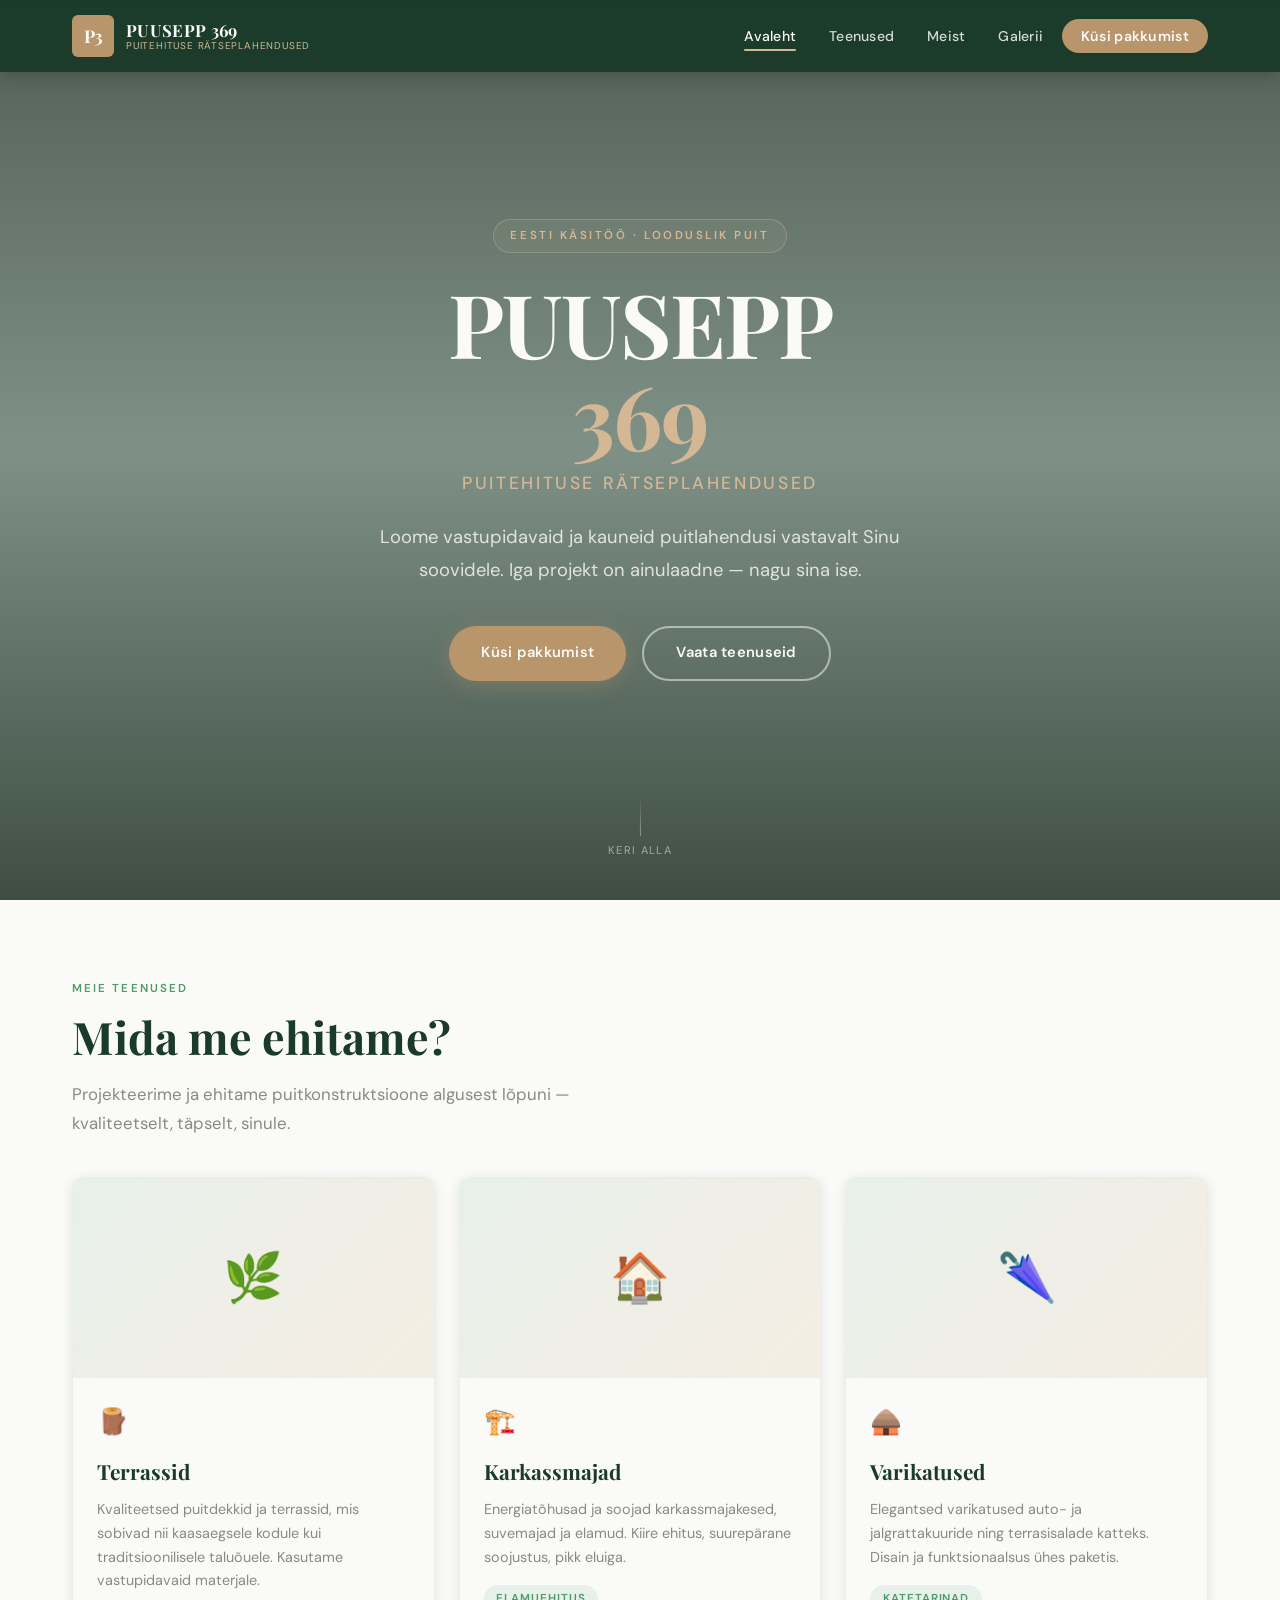
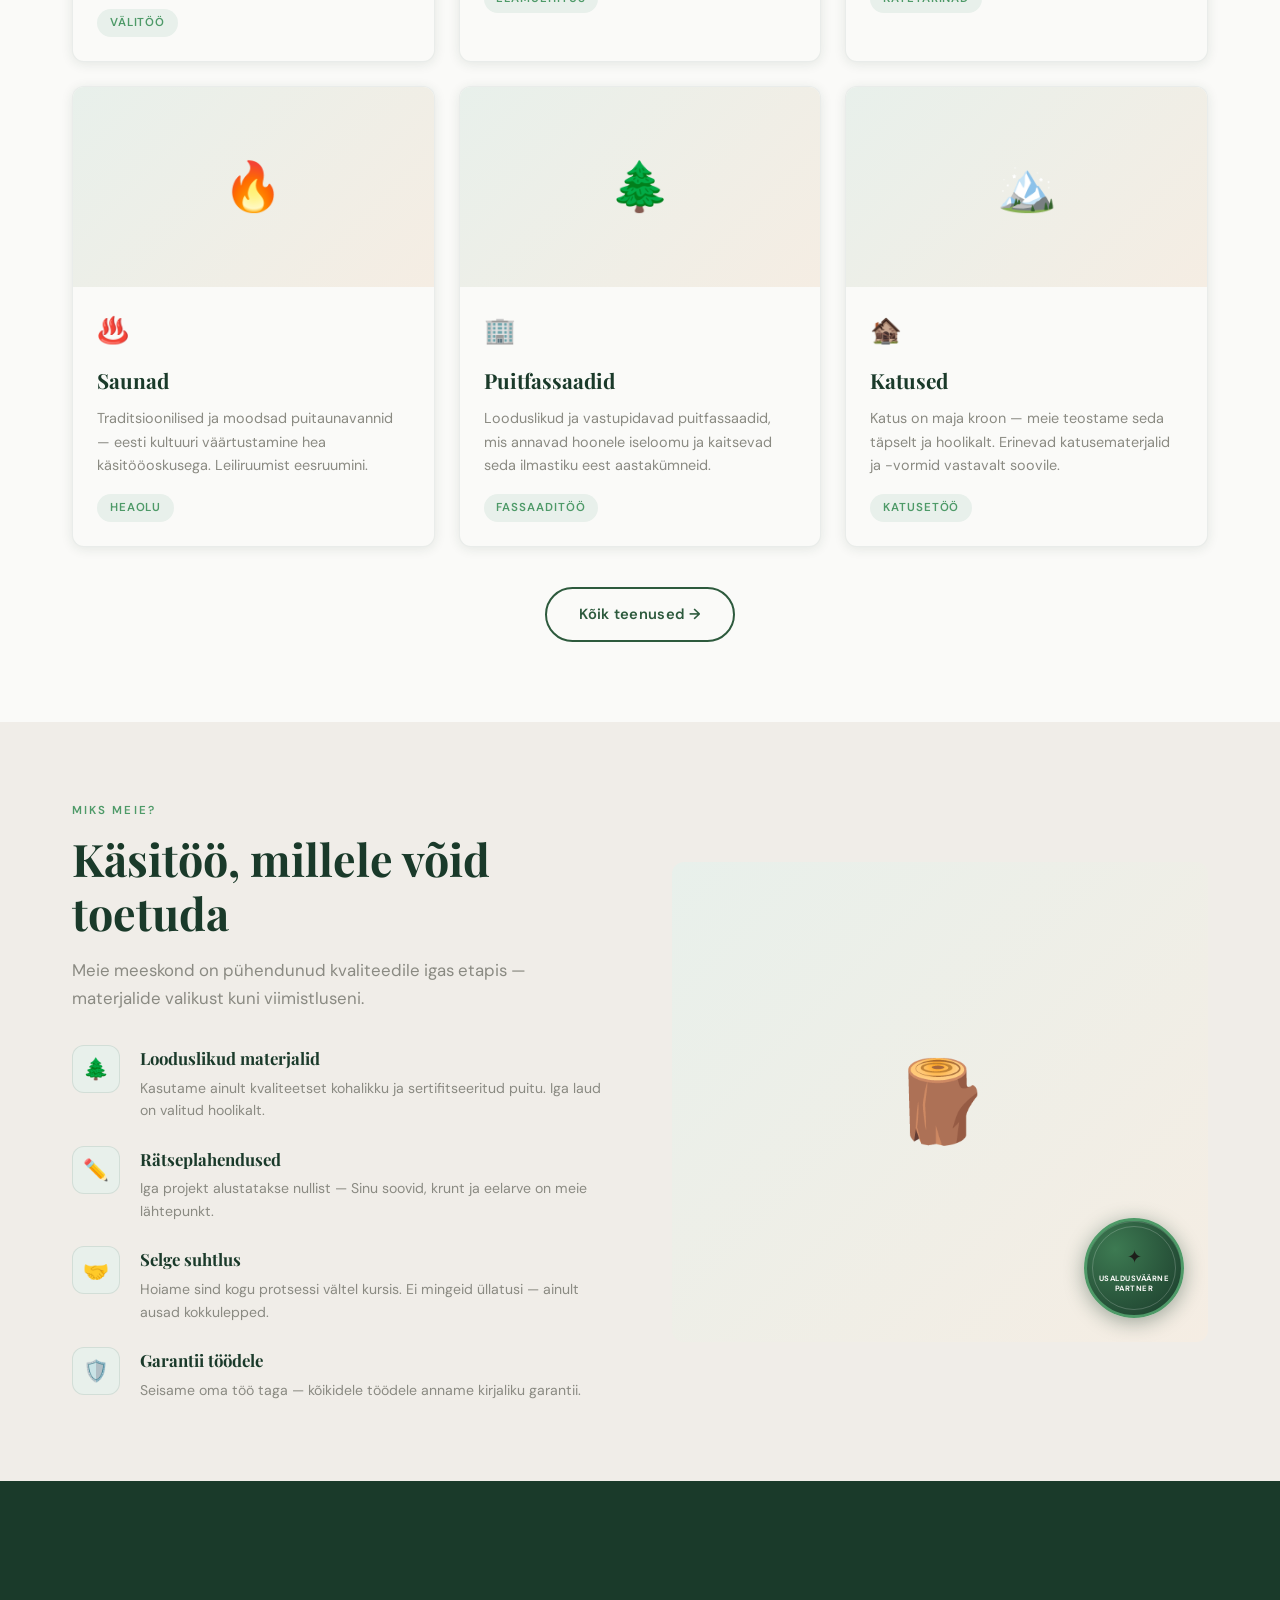
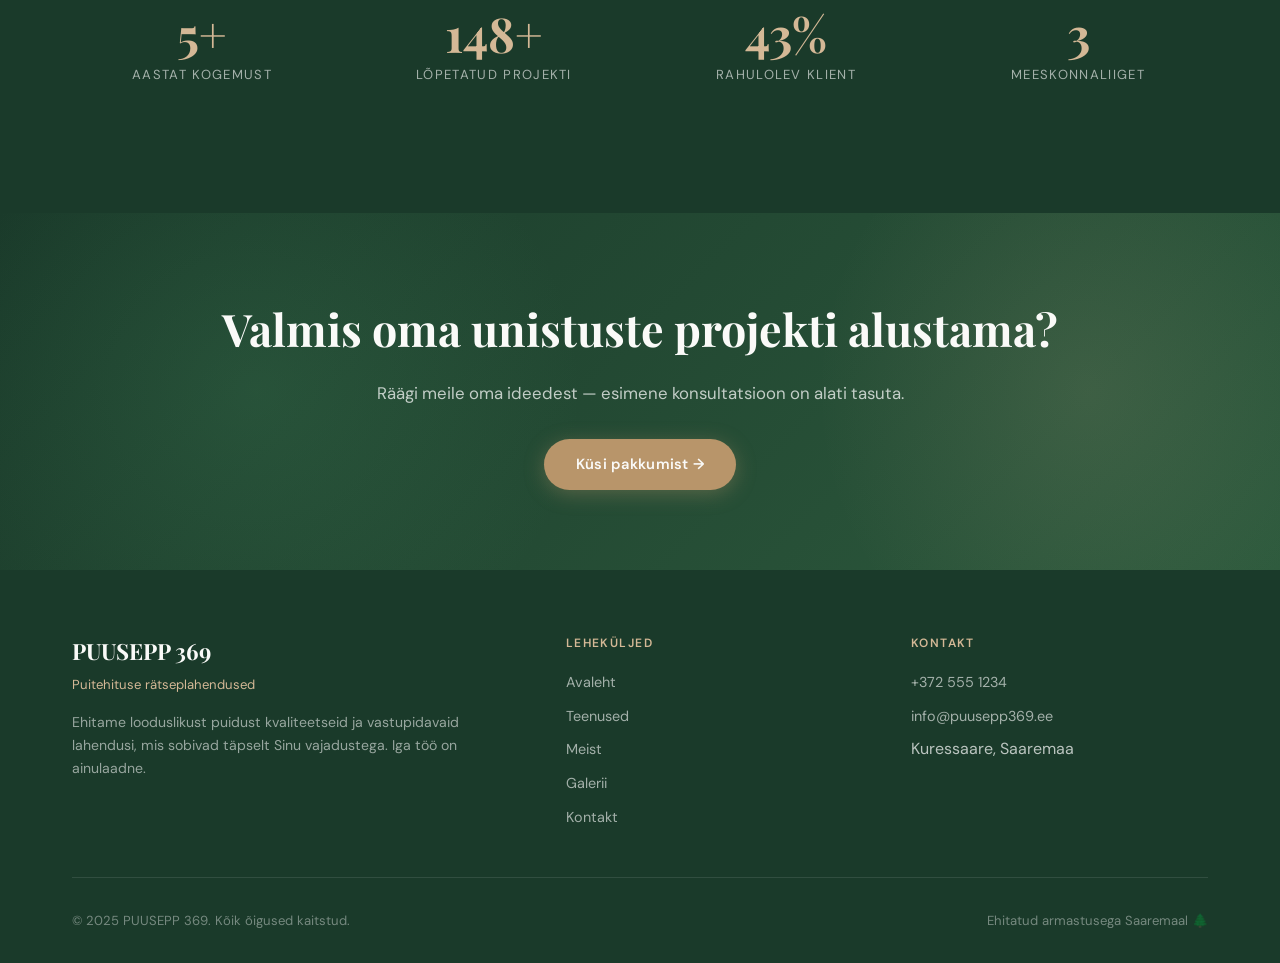
==== index.html @ 9354a02a "Add files via upload" ====
<!DOCTYPE html>
<html lang="et">
<head>
  <meta charset="UTF-8" />
  <meta name="viewport" content="width=device-width, initial-scale=1.0" />
  <title>PUUSEPP 369 — Puitehituse rätseplahendused</title>
  <meta name="description" content="PUUSEPP 369 loob vastupidavaid ja kauneid puitlahendusi – terrassid, karkassmajad, varikatused, saunad, puitfassaadid ja katused." />
  <link rel="stylesheet" href="style.css" />
  <link rel="preconnect" href="https://fonts.googleapis.com" />
  <link rel="preconnect" href="https://fonts.gstatic.com" crossorigin />
</head>
<body>

  <!-- NAVIGATION -->
  <nav class="nav" aria-label="Peamine navigatsioon">
    <div class="nav-inner">
      <a href="index.html" class="nav-logo" aria-label="PUUSEPP 369 — avaleht">
        <div class="nav-logo-mark">P3</div>
        <div class="nav-logo-text">
          <span class="nav-logo-name">PUUSEPP 369</span>
          <span class="nav-logo-sub">Puitehituse rätseplahendused</span>
        </div>
      </a>
      <ul class="nav-links" role="list">
        <li><a href="index.html" class="active">Avaleht</a></li>
        <li><a href="teenused.html">Teenused</a></li>
        <li><a href="meist.html">Meist</a></li>
        <li><a href="galerii.html">Galerii</a></li>
        <li><a href="kontakt.html" class="nav-cta">Küsi pakkumist</a></li>
      </ul>
      <button class="hamburger" aria-label="Menüü" aria-expanded="false">
        <span></span><span></span><span></span>
      </button>
    </div>
  </nav>

  <!-- MOBILE MENU -->
  <div class="mobile-menu" role="navigation" aria-label="Mobiilne menüü">
    <a href="index.html">Avaleht</a>
    <a href="teenused.html">Teenused</a>
    <a href="meist.html">Meist</a>
    <a href="galerii.html">Galerii</a>
    <a href="kontakt.html">Küsi pakkumist</a>
  </div>

  <main>
    <!-- HERO -->
    <section class="hero" aria-label="Peakandev">
      <div class="hero-bg" role="img" aria-label="Männimets päikesevalguses"></div>
      <div class="hero-content">
        <span class="hero-label">Eesti käsitöö · Looduslik puit</span>
        <h1 class="hero-title">
          PUUSEPP
          <span>369</span>
        </h1>
        <p class="hero-tagline">Puitehituse rätseplahendused</p>
        <p class="hero-desc">
          Loome vastupidavaid ja kauneid puitlahendusi vastavalt Sinu soovidele.
          Iga projekt on ainulaadne — nagu sina ise.
        </p>
        <div class="hero-btns">
          <a href="kontakt.html" class="btn btn-wood">Küsi pakkumist</a>
          <a href="teenused.html" class="btn btn-outline">Vaata teenuseid</a>
        </div>
      </div>
      <div class="hero-scroll" aria-hidden="true">
        <div class="scroll-line"></div>
        <span>Keri alla</span>
      </div>
    </section>

    <!-- SERVICES PREVIEW -->
    <section class="section" aria-labelledby="services-heading">
      <div class="container">
        <div class="fade-in">
          <p class="section-label">Meie teenused</p>
          <h2 class="section-title" id="services-heading">Mida me ehitame?</h2>
          <p class="section-desc">
            Projekteerime ja ehitame puitkonstruktsioone algusest lõpuni — kvaliteetselt, täpselt, sinule.
          </p>
        </div>
        <div class="services-grid" style="margin-top:2.5rem;">
          <article class="service-card fade-in fade-in-delay-1">
            <div class="service-card-img">
              <div class="service-card-img-placeholder">🌿</div>
            </div>
            <div class="service-card-body">
              <div class="service-card-icon">🪵</div>
              <h3 class="service-card-title">Terrassid</h3>
              <p class="service-card-desc">Kvaliteetsed puitdekkid ja terrassid, mis sobivad nii kaasaegsele kodule kui traditsioonilisele taluõuele. Kasutame vastupidavaid materjale.</p>
              <span class="service-tag">Välitöö</span>
            </div>
          </article>
          <article class="service-card fade-in fade-in-delay-2">
            <div class="service-card-img">
              <div class="service-card-img-placeholder">🏠</div>
            </div>
            <div class="service-card-body">
              <div class="service-card-icon">🏗️</div>
              <h3 class="service-card-title">Karkassmajad</h3>
              <p class="service-card-desc">Energiatõhusad ja soojad karkassmajakesed, suvemajad ja elamud. Kiire ehitus, suurepärane soojustus, pikk eluiga.</p>
              <span class="service-tag">Elamuehitus</span>
            </div>
          </article>
          <article class="service-card fade-in fade-in-delay-3">
            <div class="service-card-img">
              <div class="service-card-img-placeholder">🌂</div>
            </div>
            <div class="service-card-body">
              <div class="service-card-icon">🛖</div>
              <h3 class="service-card-title">Varikatused</h3>
              <p class="service-card-desc">Elegantsed varikatused auto- ja jalgrattakuuride ning terrasisalade katteks. Disain ja funktsionaalsus ühes paketis.</p>
              <span class="service-tag">Katetarinad</span>
            </div>
          </article>
          <article class="service-card fade-in fade-in-delay-1">
            <div class="service-card-img">
              <div class="service-card-img-placeholder">🔥</div>
            </div>
            <div class="service-card-body">
              <div class="service-card-icon">♨️</div>
              <h3 class="service-card-title">Saunad</h3>
              <p class="service-card-desc">Traditsioonilised ja moodsad puitaunavannid — eesti kultuuri väärtustamine hea käsitööoskusega. Leiliruumist eesruumini.</p>
              <span class="service-tag">Heaolu</span>
            </div>
          </article>
          <article class="service-card fade-in fade-in-delay-2">
            <div class="service-card-img">
              <div class="service-card-img-placeholder">🌲</div>
            </div>
            <div class="service-card-body">
              <div class="service-card-icon">🏢</div>
              <h3 class="service-card-title">Puitfassaadid</h3>
              <p class="service-card-desc">Looduslikud ja vastupidavad puitfassaadid, mis annavad hoonele iseloomu ja kaitsevad seda ilmastiku eest aastakümneid.</p>
              <span class="service-tag">Fassaaditöö</span>
            </div>
          </article>
          <article class="service-card fade-in fade-in-delay-3">
            <div class="service-card-img">
              <div class="service-card-img-placeholder">🏔️</div>
            </div>
            <div class="service-card-body">
              <div class="service-card-icon">🏚️</div>
              <h3 class="service-card-title">Katused</h3>
              <p class="service-card-desc">Katus on maja kroon — meie teostame seda täpselt ja hoolikalt. Erinevad katusematerjalid ja -vormid vastavalt soovile.</p>
              <span class="service-tag">Katusetöö</span>
            </div>
          </article>
        </div>
        <div style="text-align:center;margin-top:2.5rem;" class="fade-in">
          <a href="teenused.html" class="btn btn-outline-green">Kõik teenused →</a>
        </div>
      </div>
    </section>

    <!-- WHY US -->
    <section class="section section-alt" aria-labelledby="why-heading">
      <div class="container">
        <div class="why-grid">
          <div>
            <div class="fade-in">
              <p class="section-label">Miks meie?</p>
              <h2 class="section-title" id="why-heading">Käsitöö, millele võid toetuda</h2>
              <p class="section-desc">Meie meeskond on pühendunud kvaliteedile igas etapis — materjalide valikust kuni viimistluseni.</p>
            </div>
            <div class="why-items">
              <div class="why-item fade-in fade-in-delay-1">
                <div class="why-item-icon">🌲</div>
                <div>
                  <h4>Looduslikud materjalid</h4>
                  <p>Kasutame ainult kvaliteetset kohalikku ja sertifitseeritud puitu. Iga laud on valitud hoolikalt.</p>
                </div>
              </div>
              <div class="why-item fade-in fade-in-delay-2">
                <div class="why-item-icon">✏️</div>
                <div>
                  <h4>Rätseplahendused</h4>
                  <p>Iga projekt alustatakse nullist — Sinu soovid, krunt ja eelarve on meie lähtepunkt.</p>
                </div>
              </div>
              <div class="why-item fade-in fade-in-delay-3">
                <div class="why-item-icon">🤝</div>
                <div>
                  <h4>Selge suhtlus</h4>
                  <p>Hoiame sind kogu protsessi vältel kursis. Ei mingeid üllatusi — ainult ausad kokkulepped.</p>
                </div>
              </div>
              <div class="why-item fade-in fade-in-delay-4">
                <div class="why-item-icon">🛡️</div>
                <div>
                  <h4>Garantii töödele</h4>
                  <p>Seisame oma töö taga — kõikidele töödele anname kirjaliku garantii.</p>
                </div>
              </div>
            </div>
          </div>
          <div class="why-visual fade-in">
            <div class="why-visual-placeholder">🪵</div>
            <div class="why-badge">
              <div class="trust-badge">
                <div class="trust-badge-icon">✦</div>
                <div class="trust-badge-text">Usaldus&shy;väärne partner</div>
              </div>
            </div>
          </div>
        </div>
      </div>
    </section>

    <!-- STATS -->
    <section class="section section-dark" aria-label="Statistika">
      <div class="container">
        <div class="stats-row">
          <div class="stat-item fade-in">
            <div class="stat-num" data-count="12" data-suffix="+">0+</div>
            <div class="stat-label">Aastat kogemust</div>
          </div>
          <div class="stat-item fade-in fade-in-delay-1">
            <div class="stat-num" data-count="340" data-suffix="+">0+</div>
            <div class="stat-label">Lõpetatud projekti</div>
          </div>
          <div class="stat-item fade-in fade-in-delay-2">
            <div class="stat-num" data-count="98" data-suffix="%">0%</div>
            <div class="stat-label">Rahulolev klient</div>
          </div>
          <div class="stat-item fade-in fade-in-delay-3">
            <div class="stat-num" data-count="6" data-suffix="">0</div>
            <div class="stat-label">Meeskonnaliiget</div>
          </div>
        </div>
      </div>
    </section>

    <!-- CTA -->
    <section class="cta-banner" aria-labelledby="cta-heading">
      <div class="container">
        <div class="cta-content fade-in">
          <h2 id="cta-heading">Valmis oma unistuste projekti alustama?</h2>
          <p>Räägi meile oma ideedest — esimene konsultatsioon on alati tasuta.</p>
          <a href="kontakt.html" class="btn btn-wood">Küsi pakkumist →</a>
        </div>
      </div>
    </section>
  </main>

  <!-- FOOTER -->
  <footer>
    <div class="container">
      <div class="footer-grid">
        <div class="footer-brand">
          <h3>PUUSEPP 369</h3>
          <p>Puitehituse rätseplahendused</p>
          <p class="footer-desc">Ehitame looduslikust puidust kvaliteetseid ja vastupidavaid lahendusi, mis sobivad täpselt Sinu vajadustega. Iga töö on ainulaadne.</p>
        </div>
        <div class="footer-col">
          <h4>Leheküljed</h4>
          <ul>
            <li><a href="index.html">Avaleht</a></li>
            <li><a href="teenused.html">Teenused</a></li>
            <li><a href="meist.html">Meist</a></li>
            <li><a href="galerii.html">Galerii</a></li>
            <li><a href="kontakt.html">Kontakt</a></li>
          </ul>
        </div>
        <div class="footer-col">
          <h4>Kontakt</h4>
          <ul>
            <li><a href="tel:+3725551234">+372 555 1234</a></li>
            <li><a href="mailto:info@puusepp369.ee">info@puusepp369.ee</a></li>
            <li>Kuressaare, Saaremaa</li>
          </ul>
        </div>
      </div>
      <div class="footer-bottom">
        <span>© 2025 PUUSEPP 369. Kõik õigused kaitstud.</span>
        <span>Ehitatud armastusega Saaremaal 🌲</span>
      </div>
    </div>
  </footer>

  <script src="script.js"></script>
</body>
</html>
---- style.css ----
@import url('https://fonts.googleapis.com/css2?family=Playfair+Display:wght@400;600;700&family=DM+Sans:wght@300;400;500;600&display=swap');

/* ===== CSS VARIABLES ===== */
:root {
  --green-dark: #1a3a2a;
  --green-mid: #2d5a3d;
  --green-light: #3d7a52;
  --green-accent: #4e9a68;
  --green-pale: #e8f0eb;
  --wood-light: #d4b896;
  --wood-mid: #b8956a;
  --wood-warm: #f5ede3;
  --white: #fafaf8;
  --gray-light: #f0ede8;
  --gray-mid: #8a8a82;
  --gray-dark: #2a2a25;
  --text: #1e1e1a;
  --shadow-sm: 0 2px 12px rgba(26,58,42,0.10);
  --shadow-md: 0 8px 32px rgba(26,58,42,0.15);
  --shadow-lg: 0 20px 60px rgba(26,58,42,0.20);
  --radius: 4px;
  --radius-lg: 12px;
  --transition: 0.35s cubic-bezier(0.4, 0, 0.2, 1);
  --nav-height: 72px;
  --font-display: 'Playfair Display', Georgia, serif;
  --font-body: 'DM Sans', 'Helvetica Neue', sans-serif;
}

/* ===== RESET ===== */
*, *::before, *::after { box-sizing: border-box; margin: 0; padding: 0; }
html { scroll-behavior: smooth; font-size: 16px; }
body {
  font-family: var(--font-body);
  color: var(--text);
  background: var(--white);
  line-height: 1.6;
  overflow-x: hidden;
}
img { max-width: 100%; display: block; }
a { text-decoration: none; color: inherit; }
ul { list-style: none; }
button { cursor: pointer; font-family: var(--font-body); border: none; background: none; }

/* ===== NAVIGATION ===== */
.nav {
  position: fixed;
  top: 0; left: 0; right: 0;
  z-index: 1000;
  height: var(--nav-height);
  display: flex;
  align-items: center;
  background: rgba(26, 58, 42, 0.97);
  backdrop-filter: blur(10px);
  box-shadow: 0 2px 20px rgba(0,0,0,0.25);
  transition: background var(--transition);
}
.nav.scrolled {
  background: rgba(26, 58, 42, 1);
}
.nav-inner {
  display: flex;
  align-items: center;
  justify-content: space-between;
  width: 100%;
  max-width: 1200px;
  margin: 0 auto;
  padding: 0 2rem;
}
.nav-logo {
  display: flex;
  align-items: center;
  gap: 0.75rem;
}
.nav-logo-mark {
  width: 42px;
  height: 42px;
  background: var(--wood-mid);
  border-radius: 6px;
  display: flex;
  align-items: center;
  justify-content: center;
  font-family: var(--font-display);
  font-size: 1.1rem;
  color: var(--white);
  font-weight: 700;
  letter-spacing: -0.5px;
  flex-shrink: 0;
}
.nav-logo-text {
  display: flex;
  flex-direction: column;
}
.nav-logo-name {
  font-family: var(--font-display);
  font-size: 1.05rem;
  font-weight: 700;
  color: var(--white);
  letter-spacing: 0.02em;
  line-height: 1.1;
}
.nav-logo-sub {
  font-size: 0.62rem;
  color: var(--wood-light);
  letter-spacing: 0.08em;
  text-transform: uppercase;
  line-height: 1;
  margin-top: 2px;
}
.nav-links {
  display: flex;
  align-items: center;
  gap: 0.25rem;
}
.nav-links a {
  color: rgba(255,255,255,0.82);
  font-size: 0.88rem;
  font-weight: 500;
  padding: 0.5rem 0.9rem;
  border-radius: var(--radius);
  letter-spacing: 0.02em;
  transition: color var(--transition), background var(--transition);
  position: relative;
}
.nav-links a::after {
  content: '';
  position: absolute;
  bottom: 2px; left: 50%; right: 50%;
  height: 2px;
  background: var(--wood-light);
  border-radius: 2px;
  transition: left var(--transition), right var(--transition);
}
.nav-links a:hover, .nav-links a.active {
  color: var(--white);
}
.nav-links a:hover::after, .nav-links a.active::after {
  left: 0.9rem; right: 0.9rem;
}
.nav-cta {
  background: var(--wood-mid) !important;
  color: var(--white) !important;
  padding: 0.5rem 1.2rem !important;
  border-radius: 30px !important;
  font-weight: 600 !important;
  transition: background var(--transition), transform var(--transition), box-shadow var(--transition) !important;
}
.nav-cta::after { display: none !important; }
.nav-cta:hover {
  background: var(--wood-warm) !important;
  color: var(--green-dark) !important;
  transform: translateY(-1px);
  box-shadow: 0 4px 16px rgba(184,149,106,0.4) !important;
}
.hamburger {
  display: none;
  flex-direction: column;
  gap: 5px;
  width: 28px;
  padding: 4px 0;
}
.hamburger span {
  display: block;
  height: 2px;
  background: var(--white);
  border-radius: 2px;
  transition: transform var(--transition), opacity var(--transition), width var(--transition);
}
.hamburger span:nth-child(2) { width: 70%; }
.hamburger.open span:nth-child(1) { transform: translateY(7px) rotate(45deg); }
.hamburger.open span:nth-child(2) { opacity: 0; width: 0; }
.hamburger.open span:nth-child(3) { transform: translateY(-7px) rotate(-45deg); }

/* Mobile nav */
.mobile-menu {
  display: none;
  position: fixed;
  top: var(--nav-height);
  left: 0; right: 0;
  background: var(--green-dark);
  z-index: 999;
  padding: 1.5rem 2rem 2rem;
  flex-direction: column;
  gap: 0.5rem;
  border-top: 1px solid rgba(255,255,255,0.08);
  box-shadow: 0 20px 40px rgba(0,0,0,0.3);
  transform: translateY(-20px);
  opacity: 0;
  transition: transform var(--transition), opacity var(--transition);
}
.mobile-menu.open {
  display: flex;
  transform: translateY(0);
  opacity: 1;
}
.mobile-menu a {
  color: rgba(255,255,255,0.85);
  font-size: 1rem;
  font-weight: 500;
  padding: 0.75rem 0;
  border-bottom: 1px solid rgba(255,255,255,0.08);
  transition: color var(--transition);
}
.mobile-menu a:last-child { border-bottom: none; }
.mobile-menu a:hover { color: var(--wood-light); }

/* ===== LAYOUT UTILITIES ===== */
.container {
  max-width: 1200px;
  margin: 0 auto;
  padding: 0 2rem;
}
.section {
  padding: 5rem 0;
}
.section-alt {
  background: var(--gray-light);
}
.section-dark {
  background: var(--green-dark);
  color: var(--white);
}
.section-wood {
  background: var(--wood-warm);
}

/* Section headers */
.section-label {
  font-size: 0.72rem;
  letter-spacing: 0.18em;
  text-transform: uppercase;
  color: var(--green-accent);
  font-weight: 600;
  margin-bottom: 0.75rem;
}
.section-label.light { color: var(--wood-light); }
.section-title {
  font-family: var(--font-display);
  font-size: clamp(1.8rem, 3.5vw, 2.8rem);
  font-weight: 700;
  line-height: 1.2;
  color: var(--green-dark);
  margin-bottom: 1rem;
}
.section-title.light { color: var(--white); }
.section-desc {
  font-size: 1.05rem;
  color: var(--gray-mid);
  max-width: 540px;
  line-height: 1.7;
}
.section-desc.light { color: rgba(255,255,255,0.72); }

/* ===== BUTTONS ===== */
.btn {
  display: inline-flex;
  align-items: center;
  gap: 0.5rem;
  padding: 0.85rem 2rem;
  border-radius: 40px;
  font-family: var(--font-body);
  font-size: 0.92rem;
  font-weight: 600;
  letter-spacing: 0.02em;
  transition: all var(--transition);
  white-space: nowrap;
}
.btn-primary {
  background: var(--green-mid);
  color: var(--white);
  box-shadow: 0 4px 20px rgba(45,90,61,0.35);
}
.btn-primary:hover {
  background: var(--green-dark);
  transform: translateY(-2px);
  box-shadow: 0 8px 30px rgba(45,90,61,0.45);
}
.btn-wood {
  background: var(--wood-mid);
  color: var(--white);
  box-shadow: 0 4px 20px rgba(184,149,106,0.35);
}
.btn-wood:hover {
  background: #a07d55;
  transform: translateY(-2px);
  box-shadow: 0 8px 30px rgba(184,149,106,0.45);
}
.btn-outline {
  background: transparent;
  color: var(--white);
  border: 2px solid rgba(255,255,255,0.5);
}
.btn-outline:hover {
  background: rgba(255,255,255,0.12);
  border-color: rgba(255,255,255,0.8);
  transform: translateY(-2px);
}
.btn-outline-green {
  background: transparent;
  color: var(--green-mid);
  border: 2px solid var(--green-mid);
}
.btn-outline-green:hover {
  background: var(--green-mid);
  color: var(--white);
  transform: translateY(-2px);
}

/* ===== TRUST BADGE ===== */
.trust-badge {
  display: inline-flex;
  flex-direction: column;
  align-items: center;
  justify-content: center;
  width: 100px;
  height: 100px;
  border-radius: 50%;
  background: radial-gradient(circle at 30% 30%, var(--green-light), var(--green-dark));
  border: 3px solid var(--green-accent);
  box-shadow: 0 4px 20px rgba(26,58,42,0.4), inset 0 1px 0 rgba(255,255,255,0.15);
  text-align: center;
  padding: 0.75rem;
  position: relative;
  cursor: default;
  flex-shrink: 0;
}
.trust-badge::before {
  content: '';
  position: absolute;
  inset: 5px;
  border-radius: 50%;
  border: 1px solid rgba(255,255,255,0.2);
}
.trust-badge-icon {
  font-size: 1.1rem;
  margin-bottom: 2px;
}
.trust-badge-text {
  font-size: 0.48rem;
  font-weight: 700;
  letter-spacing: 0.06em;
  text-transform: uppercase;
  color: var(--white);
  line-height: 1.3;
  text-align: center;
}

/* ===== HERO ===== */
.hero {
  position: relative;
  min-height: 100vh;
  display: flex;
  align-items: center;
  justify-content: center;
  overflow: hidden;
}
.hero-bg {
  position: absolute;
  inset: 0;
  background:
    linear-gradient(to bottom, rgba(15,35,22,0.72) 0%, rgba(26,58,42,0.55) 50%, rgba(15,35,22,0.80) 100%),
    url('https://images.unsplash.com/photo-1448375240586-882707db888b?w=1600&q=80') center/cover no-repeat;
}
.hero-content {
  position: relative;
  z-index: 2;
  text-align: center;
  color: var(--white);
  padding: 2rem;
  max-width: 800px;
}
.hero-label {
  display: inline-block;
  font-size: 0.72rem;
  letter-spacing: 0.22em;
  text-transform: uppercase;
  color: var(--wood-light);
  font-weight: 600;
  margin-bottom: 1.5rem;
  padding: 0.4rem 1rem;
  border: 1px solid rgba(212,184,150,0.35);
  border-radius: 30px;
  background: rgba(212,184,150,0.08);
}
.hero-title {
  font-family: var(--font-display);
  font-size: clamp(2.5rem, 7vw, 5.5rem);
  font-weight: 700;
  line-height: 1.05;
  margin-bottom: 0.5rem;
  letter-spacing: -0.02em;
}
.hero-title span {
  color: var(--wood-light);
  display: block;
}
.hero-tagline {
  font-size: clamp(0.9rem, 2vw, 1.1rem);
  letter-spacing: 0.15em;
  text-transform: uppercase;
  color: var(--wood-light);
  font-weight: 500;
  margin-bottom: 1.5rem;
}
.hero-desc {
  font-size: clamp(1rem, 2vw, 1.15rem);
  color: rgba(255,255,255,0.78);
  max-width: 520px;
  margin: 0 auto 2.5rem;
  line-height: 1.75;
}
.hero-btns {
  display: flex;
  gap: 1rem;
  justify-content: center;
  flex-wrap: wrap;
}
.hero-scroll {
  position: absolute;
  bottom: 2.5rem;
  left: 50%;
  transform: translateX(-50%);
  z-index: 2;
  display: flex;
  flex-direction: column;
  align-items: center;
  gap: 0.4rem;
  color: rgba(255,255,255,0.5);
  font-size: 0.7rem;
  letter-spacing: 0.12em;
  text-transform: uppercase;
}
.scroll-line {
  width: 1px;
  height: 40px;
  background: linear-gradient(to bottom, rgba(255,255,255,0), rgba(255,255,255,0.4));
  animation: scrollAnim 2s ease-in-out infinite;
}
@keyframes scrollAnim {
  0%, 100% { opacity: 0.3; transform: scaleY(1); }
  50% { opacity: 1; transform: scaleY(0.6); }
}

/* ===== SERVICES GRID ===== */
.services-grid {
  display: grid;
  grid-template-columns: repeat(auto-fit, minmax(320px, 1fr));
  gap: 1.5rem;
}
.service-card {
  background: var(--white);
  border-radius: var(--radius-lg);
  overflow: hidden;
  box-shadow: var(--shadow-sm);
  transition: transform var(--transition), box-shadow var(--transition);
  border: 1px solid rgba(26,58,42,0.07);
}
.service-card:hover {
  transform: translateY(-6px);
  box-shadow: var(--shadow-lg);
}
.service-card-img {
  height: 200px;
  background: var(--green-pale);
  overflow: hidden;
  position: relative;
}
.service-card-img img {
  width: 100%; height: 100%;
  object-fit: cover;
  transition: transform 0.6s ease;
}
.service-card:hover .service-card-img img {
  transform: scale(1.06);
}
.service-card-img-placeholder {
  width: 100%; height: 100%;
  display: flex;
  align-items: center;
  justify-content: center;
  background: linear-gradient(135deg, var(--green-pale), var(--wood-warm));
  font-size: 3rem;
}
.service-card-body {
  padding: 1.5rem;
}
.service-card-icon {
  font-size: 1.6rem;
  margin-bottom: 0.75rem;
}
.service-card-title {
  font-family: var(--font-display);
  font-size: 1.3rem;
  font-weight: 700;
  color: var(--green-dark);
  margin-bottom: 0.6rem;
}
.service-card-desc {
  font-size: 0.9rem;
  color: var(--gray-mid);
  line-height: 1.65;
}
.service-tag {
  display: inline-block;
  margin-top: 1rem;
  font-size: 0.72rem;
  font-weight: 600;
  letter-spacing: 0.08em;
  text-transform: uppercase;
  color: var(--green-accent);
  padding: 0.3rem 0.8rem;
  background: var(--green-pale);
  border-radius: 20px;
}

/* ===== WHY US ===== */
.why-grid {
  display: grid;
  grid-template-columns: 1fr 1fr;
  gap: 4rem;
  align-items: center;
}
.why-items {
  display: flex;
  flex-direction: column;
  gap: 1.5rem;
  margin-top: 2rem;
}
.why-item {
  display: flex;
  gap: 1.25rem;
  align-items: flex-start;
}
.why-item-icon {
  width: 48px;
  height: 48px;
  background: var(--green-pale);
  border-radius: 12px;
  display: flex;
  align-items: center;
  justify-content: center;
  font-size: 1.3rem;
  flex-shrink: 0;
  border: 1px solid rgba(26,58,42,0.1);
}
.why-item h4 {
  font-family: var(--font-display);
  font-size: 1.05rem;
  color: var(--green-dark);
  margin-bottom: 0.3rem;
}
.why-item p {
  font-size: 0.88rem;
  color: var(--gray-mid);
  line-height: 1.6;
}
.why-visual {
  position: relative;
  border-radius: var(--radius-lg);
  overflow: hidden;
  height: 480px;
}
.why-visual img, .why-visual-placeholder {
  width: 100%; height: 100%;
  object-fit: cover;
}
.why-visual-placeholder {
  background: linear-gradient(135deg, var(--green-pale) 0%, var(--wood-warm) 100%);
  display: flex;
  align-items: center;
  justify-content: center;
  font-size: 5rem;
}
.why-badge {
  position: absolute;
  bottom: 1.5rem;
  right: 1.5rem;
}

/* ===== STATS ===== */
.stats-row {
  display: grid;
  grid-template-columns: repeat(4, 1fr);
  gap: 2rem;
  text-align: center;
  padding: 3rem 0;
}
.stat-item {}
.stat-num {
  font-family: var(--font-display);
  font-size: 3rem;
  font-weight: 700;
  color: var(--wood-light);
  line-height: 1;
  margin-bottom: 0.4rem;
}
.stat-label {
  font-size: 0.82rem;
  color: rgba(255,255,255,0.6);
  text-transform: uppercase;
  letter-spacing: 0.1em;
}

/* ===== CTA BANNER ===== */
.cta-banner {
  background: linear-gradient(135deg, var(--green-dark) 0%, var(--green-mid) 100%);
  color: var(--white);
  padding: 5rem 0;
  text-align: center;
  position: relative;
  overflow: hidden;
}
.cta-banner::before {
  content: '';
  position: absolute;
  top: -50%; left: -10%;
  width: 60%;
  height: 200%;
  background: radial-gradient(ellipse, rgba(78,154,104,0.18) 0%, transparent 60%);
  pointer-events: none;
}
.cta-banner::after {
  content: '';
  position: absolute;
  bottom: -50%; right: -10%;
  width: 50%;
  height: 200%;
  background: radial-gradient(ellipse, rgba(212,184,150,0.12) 0%, transparent 60%);
  pointer-events: none;
}
.cta-content {
  position: relative; z-index: 1;
}
.cta-content h2 {
  font-family: var(--font-display);
  font-size: clamp(1.8rem, 3.5vw, 2.8rem);
  margin-bottom: 1rem;
  font-weight: 700;
}
.cta-content p {
  font-size: 1.05rem;
  color: rgba(255,255,255,0.72);
  margin-bottom: 2rem;
}

/* ===== GALLERY GRID ===== */
.gallery-grid {
  display: grid;
  grid-template-columns: repeat(auto-fit, minmax(280px, 1fr));
  gap: 1rem;
}
.gallery-item {
  position: relative;
  border-radius: var(--radius-lg);
  overflow: hidden;
  aspect-ratio: 4/3;
  background: var(--green-pale);
  cursor: pointer;
}
.gallery-item:nth-child(3n+1) { grid-row: span 1; }
.gallery-item:nth-child(5) { grid-column: span 2; }
.gallery-item-placeholder {
  width: 100%; height: 100%;
  display: flex;
  flex-direction: column;
  align-items: center;
  justify-content: center;
  gap: 0.5rem;
  font-size: 2.5rem;
  background: linear-gradient(135deg, var(--green-pale), var(--wood-warm));
  transition: transform 0.4s ease;
}
.gallery-item:hover .gallery-item-placeholder {
  transform: scale(1.04);
}
.gallery-item-label {
  font-size: 0.78rem;
  color: var(--green-mid);
  font-weight: 600;
  letter-spacing: 0.08em;
  text-transform: uppercase;
}
.gallery-overlay {
  position: absolute;
  inset: 0;
  background: rgba(26,58,42,0);
  display: flex;
  align-items: center;
  justify-content: center;
  transition: background var(--transition);
}
.gallery-item:hover .gallery-overlay {
  background: rgba(26,58,42,0.35);
}
.gallery-overlay-icon {
  color: var(--white);
  font-size: 1.5rem;
  opacity: 0;
  transform: scale(0.8);
  transition: opacity var(--transition), transform var(--transition);
}
.gallery-item:hover .gallery-overlay-icon {
  opacity: 1;
  transform: scale(1);
}

/* ===== CONTACT ===== */
.contact-grid {
  display: grid;
  grid-template-columns: 1fr 1.4fr;
  gap: 4rem;
  align-items: start;
}
.contact-info h3 {
  font-family: var(--font-display);
  font-size: 1.5rem;
  color: var(--green-dark);
  margin-bottom: 1.5rem;
}
.contact-items {
  display: flex;
  flex-direction: column;
  gap: 1.2rem;
  margin-bottom: 2rem;
}
.contact-item {
  display: flex;
  align-items: center;
  gap: 1rem;
}
.contact-item-icon {
  width: 44px;
  height: 44px;
  background: var(--green-pale);
  border-radius: 10px;
  display: flex;
  align-items: center;
  justify-content: center;
  font-size: 1.1rem;
  flex-shrink: 0;
}
.contact-item-text a {
  color: var(--green-mid);
  font-weight: 500;
  transition: color var(--transition);
}
.contact-item-text a:hover { color: var(--green-dark); }
.contact-item-text small {
  display: block;
  font-size: 0.75rem;
  color: var(--gray-mid);
  text-transform: uppercase;
  letter-spacing: 0.08em;
  margin-bottom: 1px;
}
.map-placeholder {
  background: linear-gradient(135deg, var(--green-pale), var(--wood-warm));
  border-radius: var(--radius-lg);
  height: 200px;
  display: flex;
  align-items: center;
  justify-content: center;
  font-size: 2rem;
  color: var(--green-mid);
  border: 1px solid rgba(26,58,42,0.1);
  margin-top: 1.5rem;
  flex-direction: column;
  gap: 0.5rem;
  font-size: 1rem;
  color: var(--green-mid);
  font-weight: 500;
}
.map-placeholder span { font-size: 2rem; }

/* ===== FORM ===== */
.contact-form {
  background: var(--white);
  border-radius: var(--radius-lg);
  padding: 2.5rem;
  box-shadow: var(--shadow-md);
  border: 1px solid rgba(26,58,42,0.07);
}
.contact-form h3 {
  font-family: var(--font-display);
  font-size: 1.4rem;
  color: var(--green-dark);
  margin-bottom: 1.75rem;
}
.form-group {
  margin-bottom: 1.25rem;
}
.form-group label {
  display: block;
  font-size: 0.8rem;
  font-weight: 600;
  letter-spacing: 0.06em;
  text-transform: uppercase;
  color: var(--green-dark);
  margin-bottom: 0.4rem;
}
.form-group input,
.form-group textarea,
.form-group select {
  width: 100%;
  padding: 0.85rem 1rem;
  border: 1.5px solid rgba(26,58,42,0.15);
  border-radius: var(--radius);
  font-family: var(--font-body);
  font-size: 0.95rem;
  color: var(--text);
  background: var(--gray-light);
  transition: border-color var(--transition), box-shadow var(--transition), background var(--transition);
  outline: none;
}
.form-group input:focus,
.form-group textarea:focus,
.form-group select:focus {
  border-color: var(--green-mid);
  background: var(--white);
  box-shadow: 0 0 0 3px rgba(45,90,61,0.08);
}
.form-group textarea {
  resize: vertical;
  min-height: 120px;
}
.form-row {
  display: grid;
  grid-template-columns: 1fr 1fr;
  gap: 1rem;
}
.form-success {
  display: none;
  background: var(--green-pale);
  border: 1px solid var(--green-accent);
  border-radius: var(--radius);
  padding: 1rem 1.25rem;
  color: var(--green-dark);
  font-size: 0.9rem;
  margin-top: 1rem;
  align-items: center;
  gap: 0.5rem;
}

/* ===== FOOTER ===== */
footer {
  background: var(--green-dark);
  color: rgba(255,255,255,0.7);
  padding: 4rem 0 2rem;
}
.footer-grid {
  display: grid;
  grid-template-columns: 1.5fr 1fr 1fr;
  gap: 3rem;
  margin-bottom: 3rem;
}
.footer-brand h3 {
  font-family: var(--font-display);
  font-size: 1.4rem;
  color: var(--white);
  margin-bottom: 0.25rem;
}
.footer-brand p {
  font-size: 0.82rem;
  color: var(--wood-light);
  margin-bottom: 1rem;
}
.footer-brand .footer-desc {
  font-size: 0.88rem;
  line-height: 1.65;
  color: rgba(255,255,255,0.55);
}
.footer-col h4 {
  font-size: 0.75rem;
  text-transform: uppercase;
  letter-spacing: 0.12em;
  color: var(--wood-light);
  font-weight: 600;
  margin-bottom: 1rem;
}
.footer-col ul {
  display: flex;
  flex-direction: column;
  gap: 0.5rem;
}
.footer-col ul a {
  font-size: 0.9rem;
  color: rgba(255,255,255,0.6);
  transition: color var(--transition);
}
.footer-col ul a:hover { color: var(--white); }
.footer-bottom {
  border-top: 1px solid rgba(255,255,255,0.1);
  padding-top: 2rem;
  display: flex;
  align-items: center;
  justify-content: space-between;
  font-size: 0.82rem;
  color: rgba(255,255,255,0.4);
}

/* ===== PAGE HERO (inner pages) ===== */
.page-hero {
  padding-top: calc(var(--nav-height) + 3rem);
  padding-bottom: 3rem;
  background: linear-gradient(135deg, var(--green-dark) 0%, var(--green-mid) 100%);
  color: var(--white);
  text-align: center;
}
.page-hero h1 {
  font-family: var(--font-display);
  font-size: clamp(2rem, 5vw, 3.5rem);
  font-weight: 700;
  margin-bottom: 0.75rem;
}
.page-hero p {
  font-size: 1.05rem;
  color: rgba(255,255,255,0.72);
  max-width: 500px;
  margin: 0 auto;
}

/* ===== ABOUT PAGE ===== */
.about-story {
  display: grid;
  grid-template-columns: 1fr 1fr;
  gap: 4rem;
  align-items: center;
}
.about-story-text h2 {
  font-family: var(--font-display);
  font-size: 2rem;
  color: var(--green-dark);
  margin-bottom: 1rem;
  line-height: 1.25;
}
.about-story-text p {
  color: var(--gray-mid);
  line-height: 1.75;
  margin-bottom: 1rem;
}
.about-story-img {
  height: 420px;
  border-radius: var(--radius-lg);
  overflow: hidden;
  background: linear-gradient(135deg, var(--green-pale), var(--wood-warm));
  display: flex;
  align-items: center;
  justify-content: center;
  font-size: 5rem;
}
.values-grid {
  display: grid;
  grid-template-columns: repeat(3, 1fr);
  gap: 1.5rem;
  margin-top: 2rem;
}
.value-card {
  background: var(--white);
  border-radius: var(--radius-lg);
  padding: 2rem;
  text-align: center;
  box-shadow: var(--shadow-sm);
  border: 1px solid rgba(26,58,42,0.07);
  transition: transform var(--transition), box-shadow var(--transition);
}
.value-card:hover {
  transform: translateY(-4px);
  box-shadow: var(--shadow-md);
}
.value-card-icon { font-size: 2rem; margin-bottom: 1rem; }
.value-card h4 {
  font-family: var(--font-display);
  font-size: 1.1rem;
  color: var(--green-dark);
  margin-bottom: 0.5rem;
}
.value-card p {
  font-size: 0.88rem;
  color: var(--gray-mid);
  line-height: 1.6;
}
.team-section {}
.team-grid {
  display: grid;
  grid-template-columns: repeat(3, 1fr);
  gap: 1.5rem;
}
.team-card {
  background: var(--white);
  border-radius: var(--radius-lg);
  overflow: hidden;
  box-shadow: var(--shadow-sm);
  border: 1px solid rgba(26,58,42,0.07);
}
.team-img {
  height: 220px;
  background: linear-gradient(135deg, var(--green-pale), var(--wood-warm));
  display: flex;
  align-items: center;
  justify-content: center;
  font-size: 4rem;
}
.team-info {
  padding: 1.25rem;
}
.team-info h4 {
  font-family: var(--font-display);
  font-size: 1.1rem;
  color: var(--green-dark);
  margin-bottom: 0.2rem;
}
.team-info p {
  font-size: 0.82rem;
  color: var(--green-accent);
  font-weight: 500;
  text-transform: uppercase;
  letter-spacing: 0.06em;
}

/* ===== ANIMATIONS ===== */
.fade-in {
  opacity: 0;
  transform: translateY(30px);
  transition: opacity 0.7s ease, transform 0.7s ease;
}
.fade-in.visible {
  opacity: 1;
  transform: translateY(0);
}
.fade-in-delay-1 { transition-delay: 0.1s; }
.fade-in-delay-2 { transition-delay: 0.2s; }
.fade-in-delay-3 { transition-delay: 0.3s; }
.fade-in-delay-4 { transition-delay: 0.4s; }
.fade-in-delay-5 { transition-delay: 0.5s; }

/* ===== BREADCRUMB ===== */
.breadcrumb {
  display: flex;
  align-items: center;
  gap: 0.5rem;
  font-size: 0.8rem;
  color: rgba(255,255,255,0.55);
  justify-content: center;
  margin-top: 1rem;
}
.breadcrumb a { color: rgba(255,255,255,0.7); transition: color var(--transition); }
.breadcrumb a:hover { color: var(--white); }
.breadcrumb span { color: rgba(255,255,255,0.35); }

/* ===== SERVICES DETAIL PAGE ===== */
.services-list {
  display: flex;
  flex-direction: column;
  gap: 4rem;
}
.service-detail {
  display: grid;
  grid-template-columns: 1fr 1fr;
  gap: 3rem;
  align-items: center;
}
.service-detail:nth-child(even) { direction: rtl; }
.service-detail:nth-child(even) > * { direction: ltr; }
.service-detail-img {
  height: 360px;
  border-radius: var(--radius-lg);
  overflow: hidden;
  background: linear-gradient(135deg, var(--green-pale), var(--wood-warm));
  display: flex;
  align-items: center;
  justify-content: center;
  font-size: 5rem;
}
.service-detail-content h2 {
  font-family: var(--font-display);
  font-size: 2rem;
  color: var(--green-dark);
  margin-bottom: 1rem;
}
.service-detail-content p {
  color: var(--gray-mid);
  line-height: 1.75;
  margin-bottom: 1.5rem;
}
.service-features {
  display: flex;
  flex-direction: column;
  gap: 0.6rem;
}
.service-feature {
  display: flex;
  align-items: center;
  gap: 0.6rem;
  font-size: 0.9rem;
  color: var(--text);
}
.service-feature::before {
  content: '✓';
  display: flex;
  align-items: center;
  justify-content: center;
  width: 20px;
  height: 20px;
  background: var(--green-pale);
  border-radius: 50%;
  color: var(--green-accent);
  font-size: 0.7rem;
  font-weight: 700;
  flex-shrink: 0;
}

/* ===== RESPONSIVE ===== */
@media (max-width: 1024px) {
  .why-grid { grid-template-columns: 1fr; }
  .why-visual { height: 320px; }
  .stats-row { grid-template-columns: repeat(2, 1fr); }
  .footer-grid { grid-template-columns: 1fr 1fr; }
  .about-story { grid-template-columns: 1fr; }
  .team-grid { grid-template-columns: 1fr 1fr; }
  .values-grid { grid-template-columns: 1fr 1fr; }
  .contact-grid { grid-template-columns: 1fr; }
  .service-detail { grid-template-columns: 1fr; }
  .service-detail:nth-child(even) { direction: ltr; }
}
@media (max-width: 768px) {
  :root { --nav-height: 64px; }
  .section { padding: 3.5rem 0; }
  .nav-links { display: none; }
  .hamburger { display: flex; }
  .services-grid { grid-template-columns: 1fr; }
  .stats-row { grid-template-columns: repeat(2, 1fr); gap: 1.5rem; }
  .footer-grid { grid-template-columns: 1fr; gap: 2rem; }
  .footer-bottom { flex-direction: column; gap: 0.75rem; text-align: center; }
  .gallery-item:nth-child(5) { grid-column: span 1; }
  .values-grid { grid-template-columns: 1fr; }
  .team-grid { grid-template-columns: 1fr; }
  .form-row { grid-template-columns: 1fr; }
  .hero-btns { flex-direction: column; align-items: center; }
}
@media (max-width: 480px) {
  .container { padding: 0 1.25rem; }
  .stats-row { grid-template-columns: 1fr 1fr; }
  .trust-badge { width: 84px; height: 84px; }
}
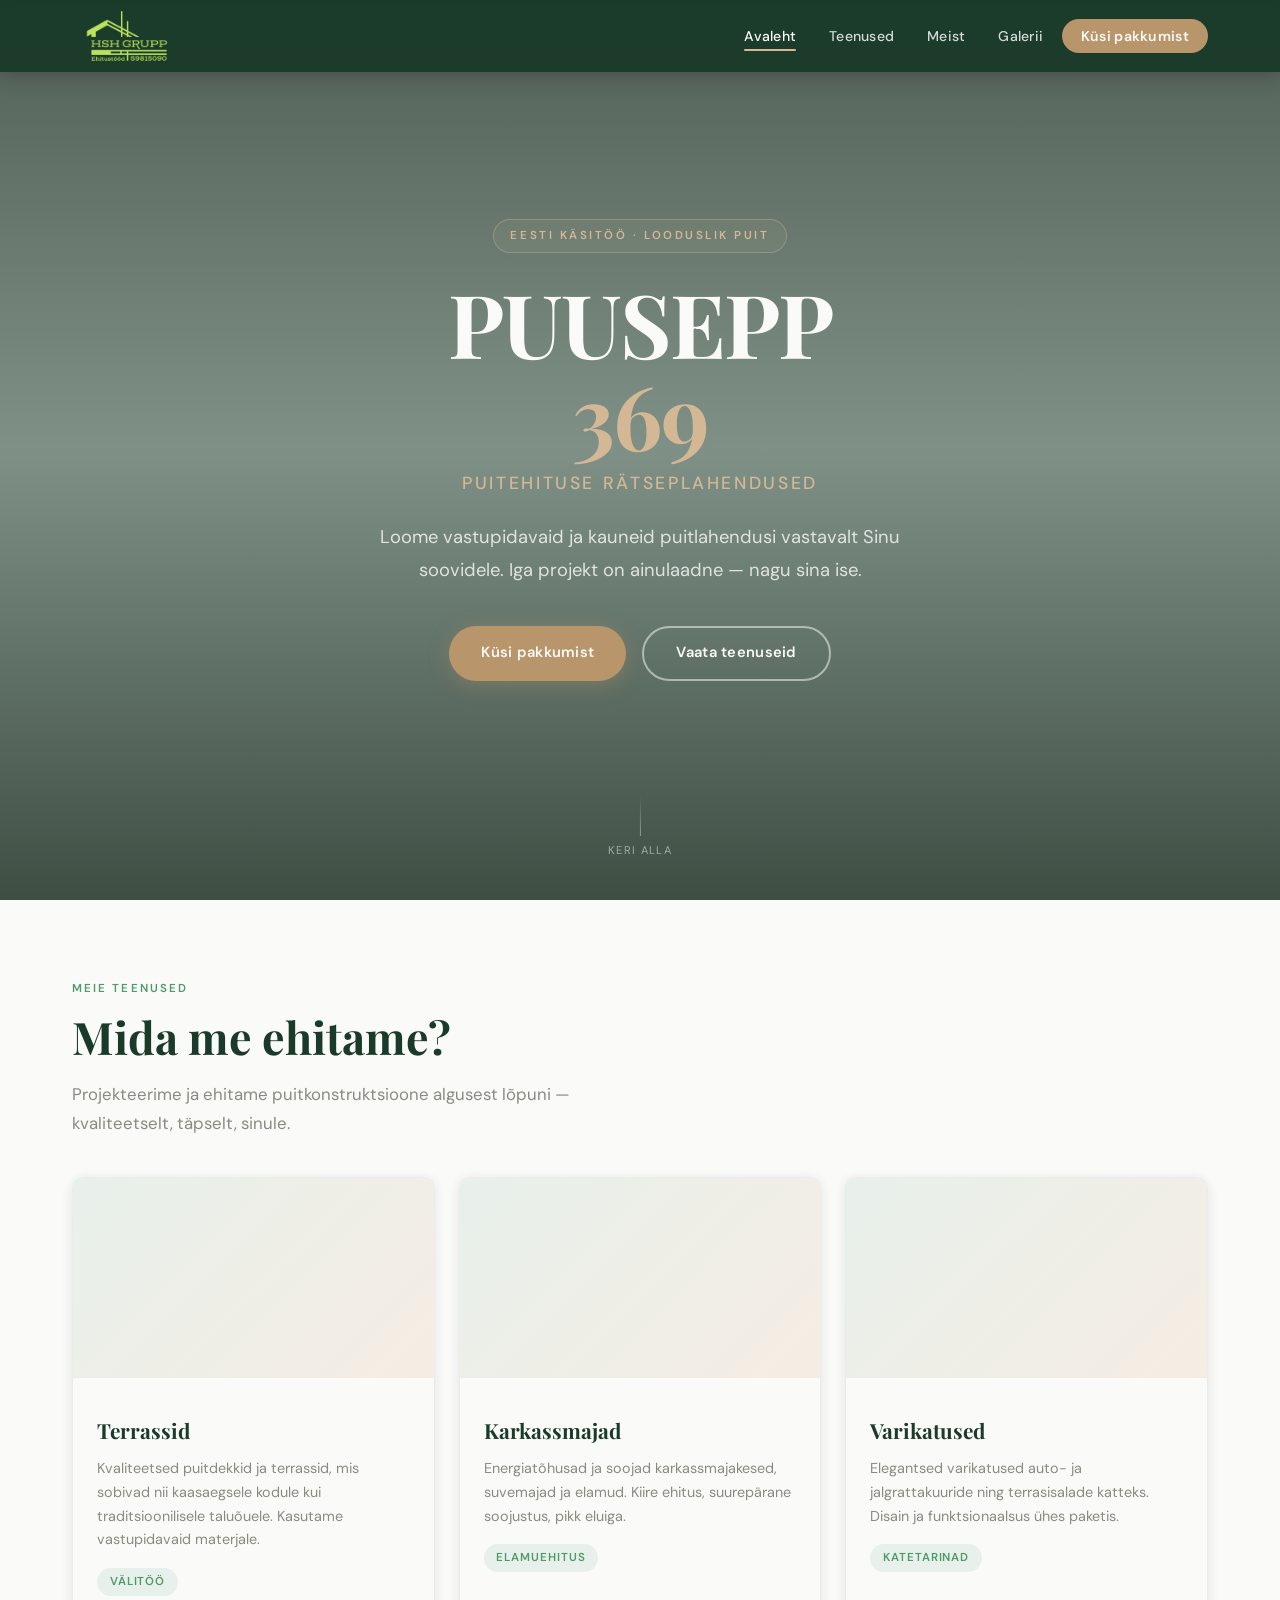
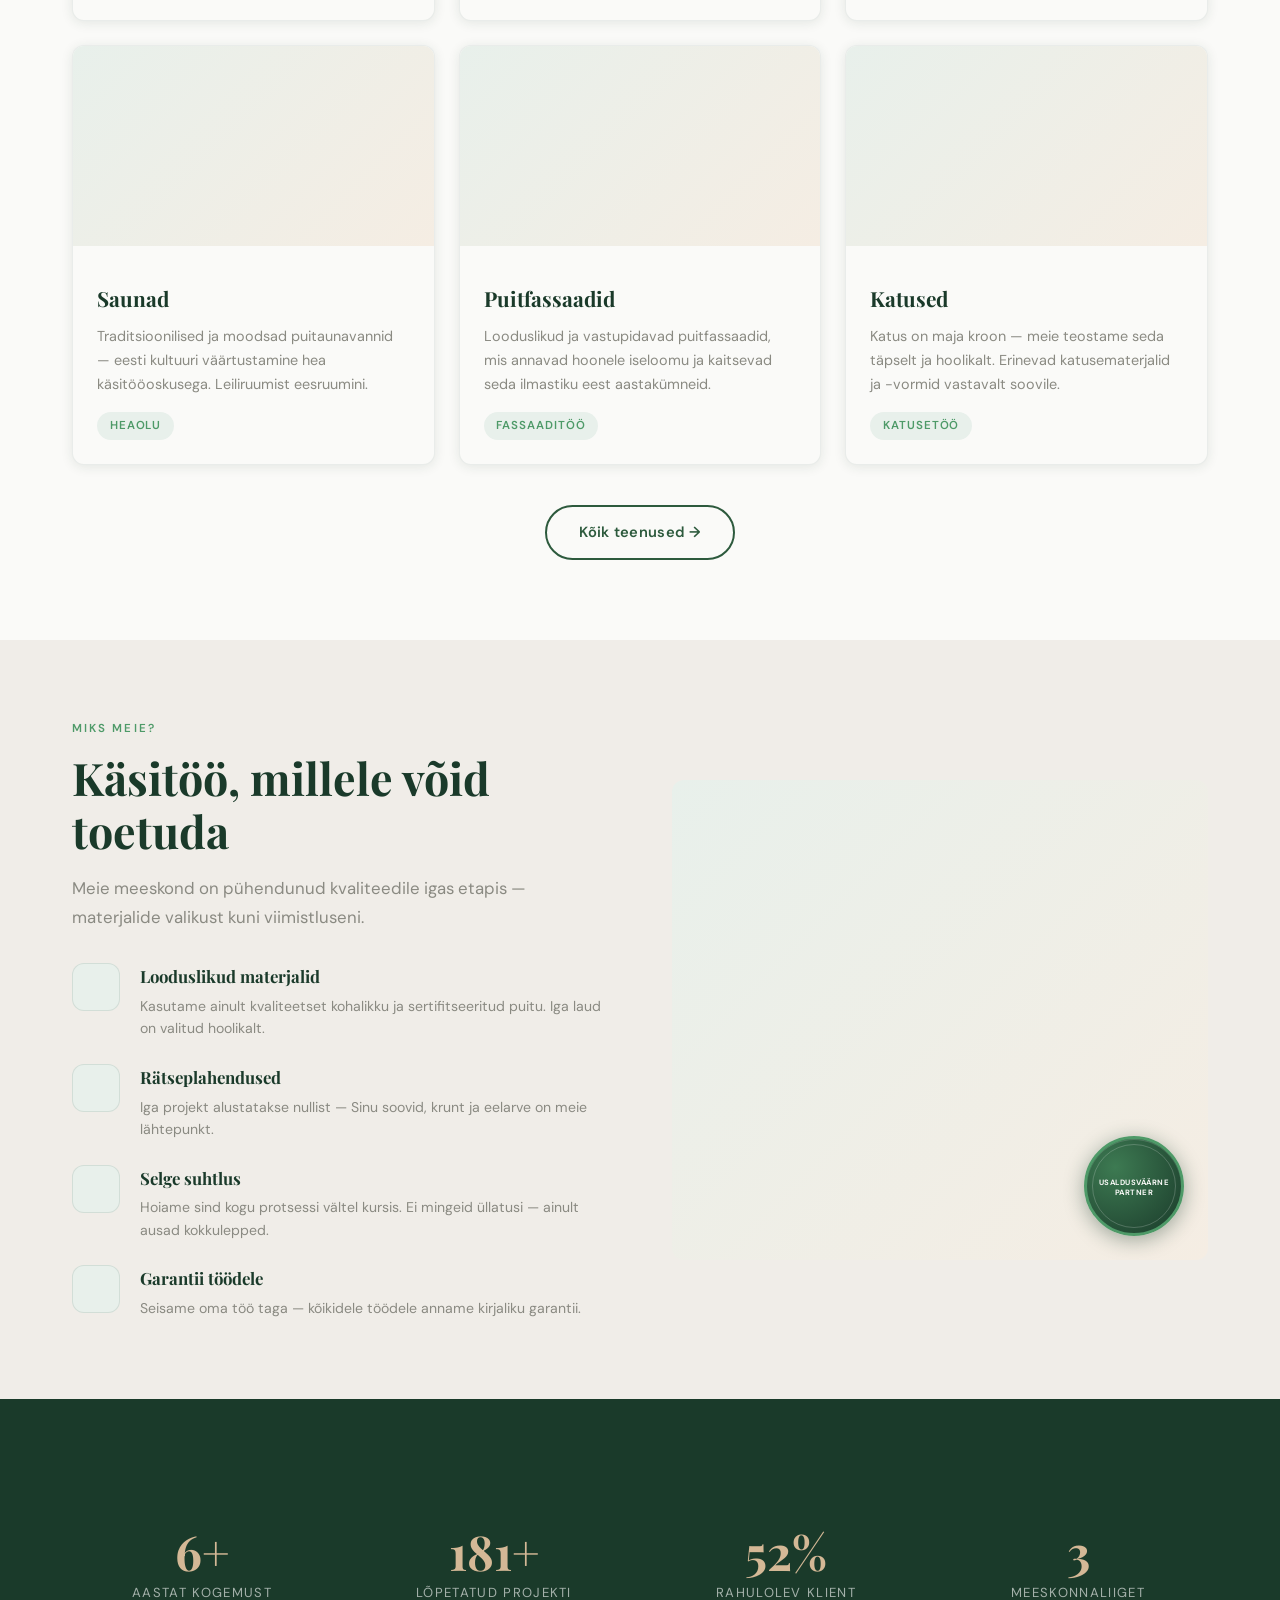
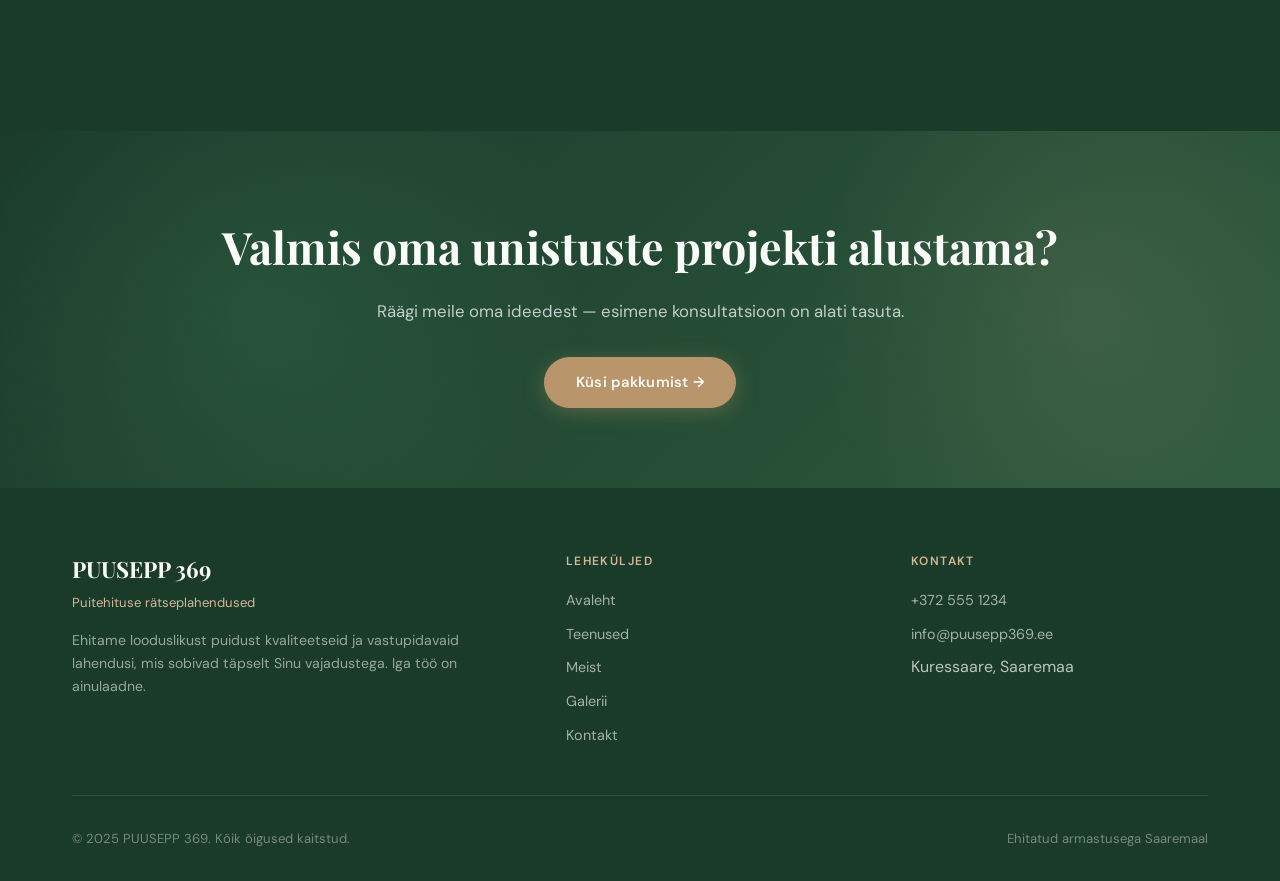
==== commit 7a7b63b3: "Uuendasin lehti ja lisasin pildid" ====
--- a/index.html
+++ b/index.html
@@ -15,14 +15,10 @@
   <nav class="nav" aria-label="Peamine navigatsioon">
     <div class="nav-inner">
       <a href="index.html" class="nav-logo" aria-label="PUUSEPP 369 — avaleht">
-        <div class="nav-logo-mark">P3</div>
-        <div class="nav-logo-text">
-          <span class="nav-logo-name">PUUSEPP 369</span>
-          <span class="nav-logo-sub">Puitehituse rätseplahendused</span>
-        </div>
+        <img src="pildid/logo2.png" alt="PUUSEPP 369" class="nav-logo-img">
       </a>
       <ul class="nav-links" role="list">
-        <li><a href="index.html" class="active">Avaleht</a></li>
+        <li><a href="index.html">Avaleht</a></li>
         <li><a href="teenused.html">Teenused</a></li>
         <li><a href="meist.html">Meist</a></li>
         <li><a href="galerii.html">Galerii</a></li>
@@ -82,10 +78,10 @@
         <div class="services-grid" style="margin-top:2.5rem;">
           <article class="service-card fade-in fade-in-delay-1">
             <div class="service-card-img">
-              <div class="service-card-img-placeholder">🌿</div>
-            </div>
-            <div class="service-card-body">
-              <div class="service-card-icon">🪵</div>
+              <div class="service-card-img-placeholder"></div>
+            </div>
+            <div class="service-card-body">
+              <div class="service-card-icon"></div>
               <h3 class="service-card-title">Terrassid</h3>
               <p class="service-card-desc">Kvaliteetsed puitdekkid ja terrassid, mis sobivad nii kaasaegsele kodule kui traditsioonilisele taluõuele. Kasutame vastupidavaid materjale.</p>
               <span class="service-tag">Välitöö</span>
@@ -93,10 +89,10 @@
           </article>
           <article class="service-card fade-in fade-in-delay-2">
             <div class="service-card-img">
-              <div class="service-card-img-placeholder">🏠</div>
-            </div>
-            <div class="service-card-body">
-              <div class="service-card-icon">🏗️</div>
+              <div class="service-card-img-placeholder"></div>
+            </div>
+            <div class="service-card-body">
+              <div class="service-card-icon"></div>
               <h3 class="service-card-title">Karkassmajad</h3>
               <p class="service-card-desc">Energiatõhusad ja soojad karkassmajakesed, suvemajad ja elamud. Kiire ehitus, suurepärane soojustus, pikk eluiga.</p>
               <span class="service-tag">Elamuehitus</span>
@@ -104,10 +100,10 @@
           </article>
           <article class="service-card fade-in fade-in-delay-3">
             <div class="service-card-img">
-              <div class="service-card-img-placeholder">🌂</div>
-            </div>
-            <div class="service-card-body">
-              <div class="service-card-icon">🛖</div>
+              <div class="service-card-img-placeholder"></div>
+            </div>
+            <div class="service-card-body">
+              <div class="service-card-icon"></div>
               <h3 class="service-card-title">Varikatused</h3>
               <p class="service-card-desc">Elegantsed varikatused auto- ja jalgrattakuuride ning terrasisalade katteks. Disain ja funktsionaalsus ühes paketis.</p>
               <span class="service-tag">Katetarinad</span>
@@ -115,10 +111,10 @@
           </article>
           <article class="service-card fade-in fade-in-delay-1">
             <div class="service-card-img">
-              <div class="service-card-img-placeholder">🔥</div>
-            </div>
-            <div class="service-card-body">
-              <div class="service-card-icon">♨️</div>
+              <div class="service-card-img-placeholder"></div>
+            </div>
+            <div class="service-card-body">
+              <div class="service-card-icon"></div>
               <h3 class="service-card-title">Saunad</h3>
               <p class="service-card-desc">Traditsioonilised ja moodsad puitaunavannid — eesti kultuuri väärtustamine hea käsitööoskusega. Leiliruumist eesruumini.</p>
               <span class="service-tag">Heaolu</span>
@@ -126,10 +122,10 @@
           </article>
           <article class="service-card fade-in fade-in-delay-2">
             <div class="service-card-img">
-              <div class="service-card-img-placeholder">🌲</div>
-            </div>
-            <div class="service-card-body">
-              <div class="service-card-icon">🏢</div>
+              <div class="service-card-img-placeholder"></div>
+            </div>
+            <div class="service-card-body">
+              <div class="service-card-icon"></div>
               <h3 class="service-card-title">Puitfassaadid</h3>
               <p class="service-card-desc">Looduslikud ja vastupidavad puitfassaadid, mis annavad hoonele iseloomu ja kaitsevad seda ilmastiku eest aastakümneid.</p>
               <span class="service-tag">Fassaaditöö</span>
@@ -137,10 +133,10 @@
           </article>
           <article class="service-card fade-in fade-in-delay-3">
             <div class="service-card-img">
-              <div class="service-card-img-placeholder">🏔️</div>
-            </div>
-            <div class="service-card-body">
-              <div class="service-card-icon">🏚️</div>
+              <div class="service-card-img-placeholder"></div>
+            </div>
+            <div class="service-card-body">
+              <div class="service-card-icon"></div>
               <h3 class="service-card-title">Katused</h3>
               <p class="service-card-desc">Katus on maja kroon — meie teostame seda täpselt ja hoolikalt. Erinevad katusematerjalid ja -vormid vastavalt soovile.</p>
               <span class="service-tag">Katusetöö</span>
@@ -165,28 +161,28 @@
             </div>
             <div class="why-items">
               <div class="why-item fade-in fade-in-delay-1">
-                <div class="why-item-icon">🌲</div>
+                <div class="why-item-icon"></div>
                 <div>
                   <h4>Looduslikud materjalid</h4>
                   <p>Kasutame ainult kvaliteetset kohalikku ja sertifitseeritud puitu. Iga laud on valitud hoolikalt.</p>
                 </div>
               </div>
               <div class="why-item fade-in fade-in-delay-2">
-                <div class="why-item-icon">✏️</div>
+                <div class="why-item-icon"></div>
                 <div>
                   <h4>Rätseplahendused</h4>
                   <p>Iga projekt alustatakse nullist — Sinu soovid, krunt ja eelarve on meie lähtepunkt.</p>
                 </div>
               </div>
               <div class="why-item fade-in fade-in-delay-3">
-                <div class="why-item-icon">🤝</div>
+                <div class="why-item-icon"></div>
                 <div>
                   <h4>Selge suhtlus</h4>
                   <p>Hoiame sind kogu protsessi vältel kursis. Ei mingeid üllatusi — ainult ausad kokkulepped.</p>
                 </div>
               </div>
               <div class="why-item fade-in fade-in-delay-4">
-                <div class="why-item-icon">🛡️</div>
+                <div class="why-item-icon"></div>
                 <div>
                   <h4>Garantii töödele</h4>
                   <p>Seisame oma töö taga — kõikidele töödele anname kirjaliku garantii.</p>
@@ -195,10 +191,10 @@
             </div>
           </div>
           <div class="why-visual fade-in">
-            <div class="why-visual-placeholder">🪵</div>
+            <div class="why-visual-placeholder"></div>
             <div class="why-badge">
               <div class="trust-badge">
-                <div class="trust-badge-icon">✦</div>
+                <div class="trust-badge-icon"></div>
                 <div class="trust-badge-text">Usaldus&shy;väärne partner</div>
               </div>
             </div>
@@ -273,7 +269,7 @@
       </div>
       <div class="footer-bottom">
         <span>© 2025 PUUSEPP 369. Kõik õigused kaitstud.</span>
-        <span>Ehitatud armastusega Saaremaal 🌲</span>
+        <span>Ehitatud armastusega Saaremaal </span>
       </div>
     </div>
   </footer>
--- a/style.css
+++ b/style.css
@@ -57,23 +57,23 @@
 .nav.scrolled {
   background: rgba(26, 58, 42, 1);
 }
-.nav-inner {
-  display: flex;
+nav .nav-inner {
+  display: flex !important;
   align-items: center;
   justify-content: space-between;
   width: 100%;
   max-width: 1200px;
   margin: 0 auto;
   padding: 0 2rem;
+  flex-direction: row !important;
 }
 .nav-logo {
   display: flex;
   align-items: center;
-  gap: 0.75rem;
 }
 .nav-logo-mark {
   width: 42px;
-  height: 42px;
+  height: 60px;
   background: var(--wood-mid);
   border-radius: 6px;
   display: flex;
@@ -89,6 +89,13 @@
 .nav-logo-text {
   display: flex;
   flex-direction: column;
+  justify-content: center;
+}
+.nav-logo-img {
+  height: 110px;
+  width: auto;
+  display: block;
+  object-fit: contain;
 }
 .nav-logo-name {
   font-family: var(--font-display);
@@ -106,10 +113,11 @@
   line-height: 1;
   margin-top: 2px;
 }
-.nav-links {
-  display: flex;
+nav .nav-links {
+  display: flex !important;
   align-items: center;
   gap: 0.25rem;
+  flex-direction: row !important;
 }
 .nav-links a {
   color: rgba(255,255,255,0.82);
@@ -1094,7 +1102,7 @@
   color: var(--text);
 }
 .service-feature::before {
-  content: '✓';
+  content: '';
   display: flex;
   align-items: center;
   justify-content: center;
@@ -1124,8 +1132,9 @@
 @media (max-width: 768px) {
   :root { --nav-height: 64px; }
   .section { padding: 3.5rem 0; }
-  .nav-links { display: none; }
+  nav .nav-links { display: none !important; }
   .hamburger { display: flex; }
+  .nav-logo-img { height:110px; }
   .services-grid { grid-template-columns: 1fr; }
   .stats-row { grid-template-columns: repeat(2, 1fr); gap: 1.5rem; }
   .footer-grid { grid-template-columns: 1fr; gap: 2rem; }
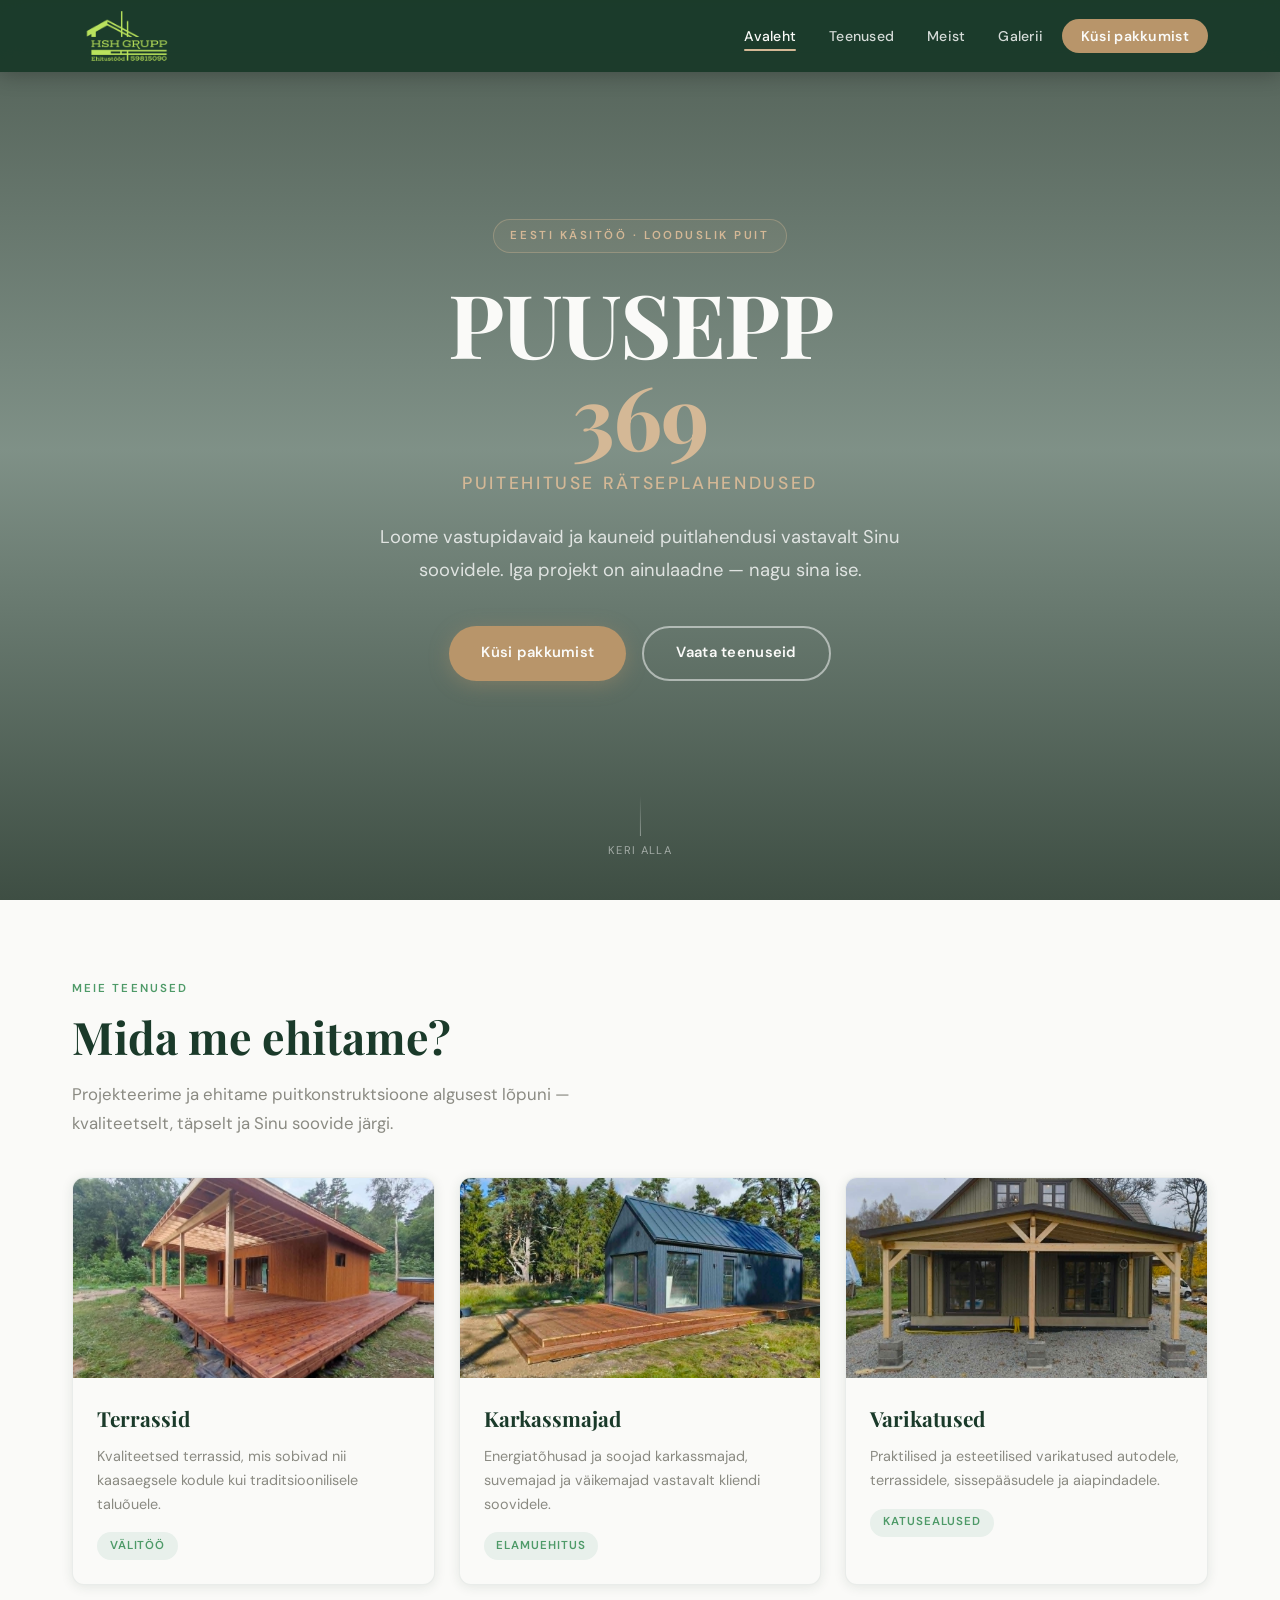
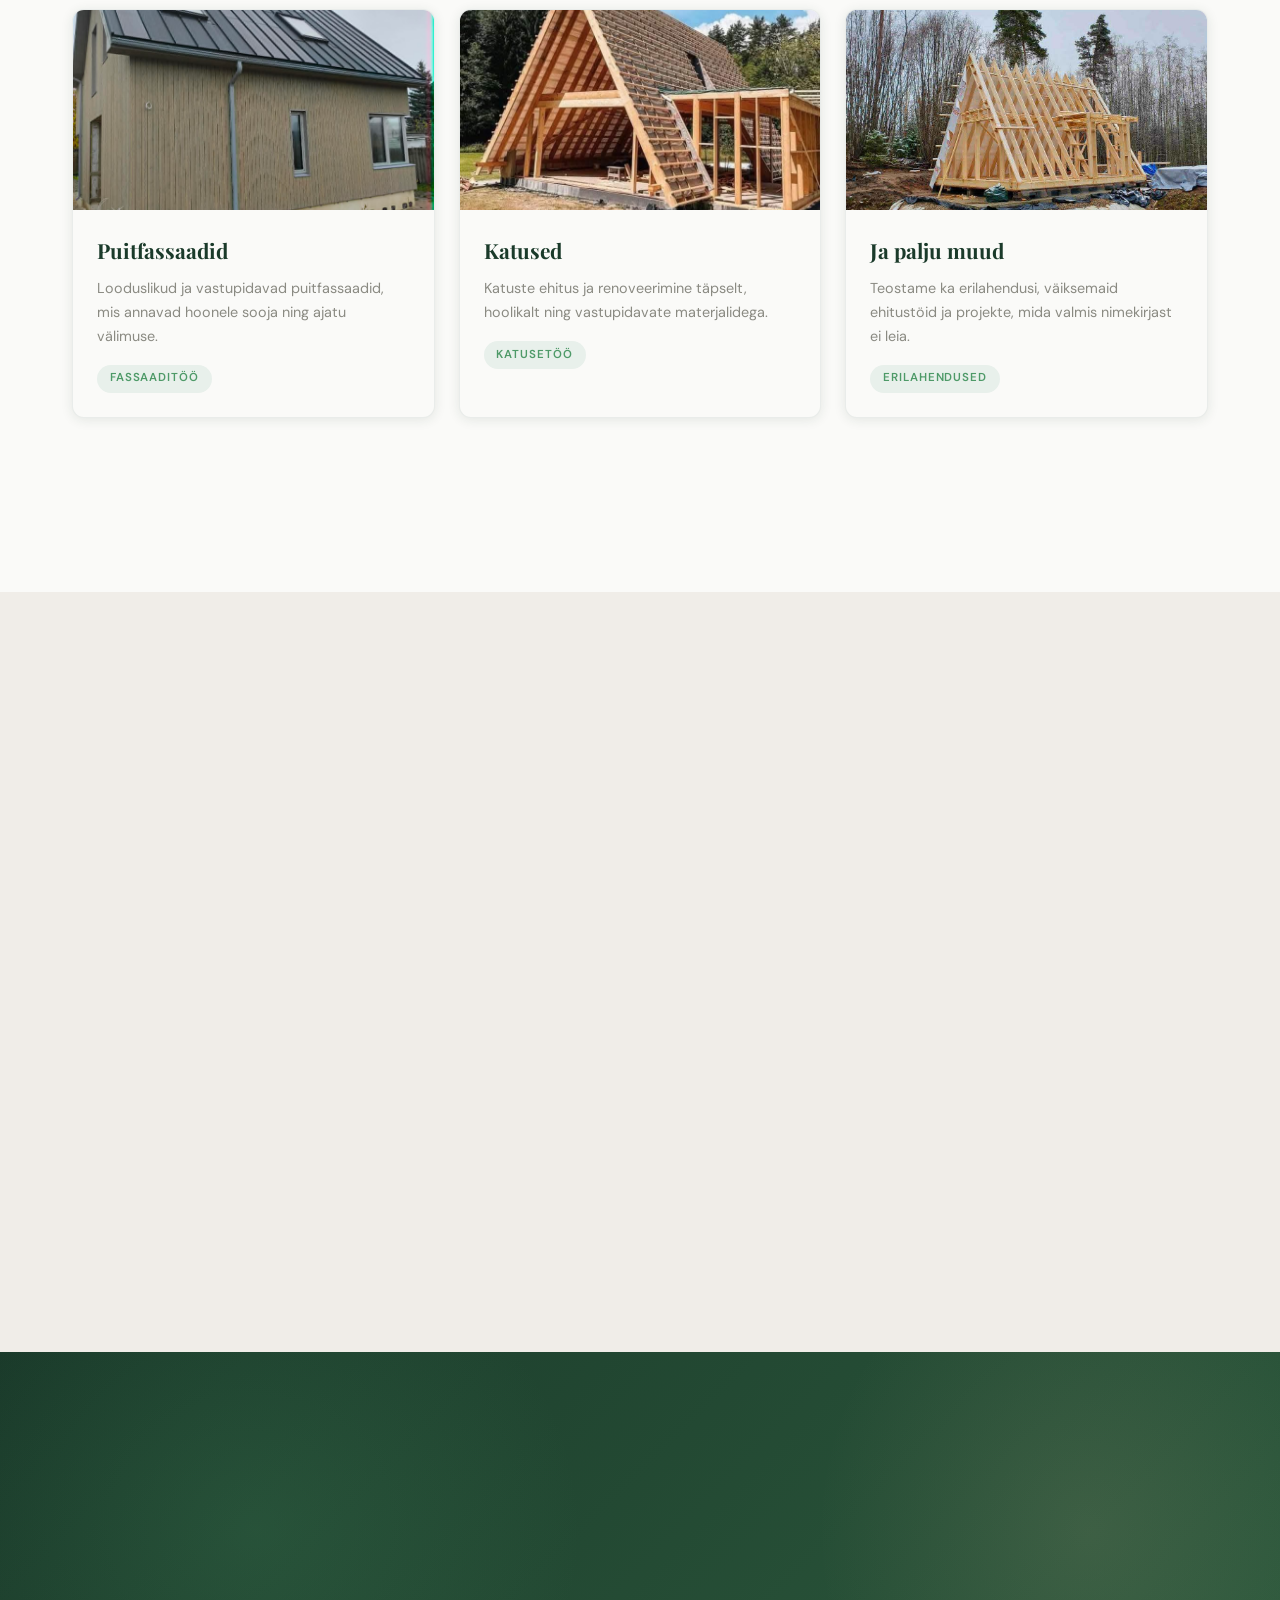
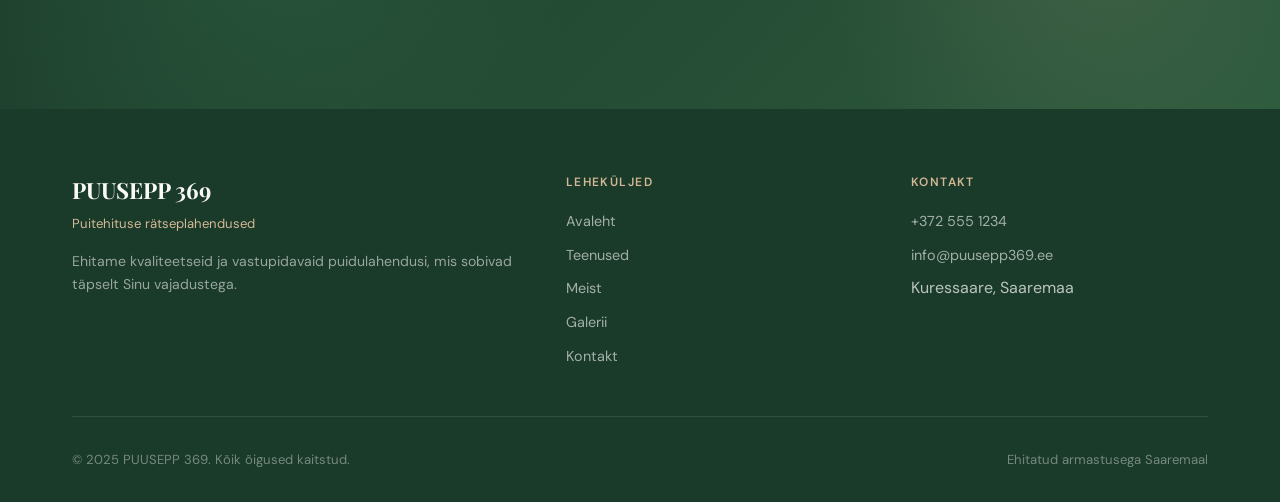
==== commit e3ed8007: "updated leht" ====
--- a/index.html
+++ b/index.html
@@ -3,30 +3,44 @@
 <head>
   <meta charset="UTF-8" />
   <meta name="viewport" content="width=device-width, initial-scale=1.0" />
+
   <title>PUUSEPP 369 — Puitehituse rätseplahendused</title>
-  <meta name="description" content="PUUSEPP 369 loob vastupidavaid ja kauneid puitlahendusi – terrassid, karkassmajad, varikatused, saunad, puitfassaadid ja katused." />
+
+  <meta
+    name="description"
+    content="PUUSEPP 369 loob vastupidavaid ja kauneid puitlahendusi – terrassid, karkassmajad, varikatused, puitfassaadid, katused ja erilahendused."
+  />
+
   <link rel="stylesheet" href="style.css" />
+
   <link rel="preconnect" href="https://fonts.googleapis.com" />
   <link rel="preconnect" href="https://fonts.gstatic.com" crossorigin />
 </head>
+
 <body>
 
   <!-- NAVIGATION -->
   <nav class="nav" aria-label="Peamine navigatsioon">
     <div class="nav-inner">
+
       <a href="index.html" class="nav-logo" aria-label="PUUSEPP 369 — avaleht">
         <img src="pildid/logo2.png" alt="PUUSEPP 369" class="nav-logo-img">
       </a>
+
       <ul class="nav-links" role="list">
-        <li><a href="index.html">Avaleht</a></li>
+        <li><a href="index.html" class="active">Avaleht</a></li>
         <li><a href="teenused.html">Teenused</a></li>
         <li><a href="meist.html">Meist</a></li>
         <li><a href="galerii.html">Galerii</a></li>
         <li><a href="kontakt.html" class="nav-cta">Küsi pakkumist</a></li>
       </ul>
+
       <button class="hamburger" aria-label="Menüü" aria-expanded="false">
-        <span></span><span></span><span></span>
+        <span></span>
+        <span></span>
+        <span></span>
       </button>
+
     </div>
   </nav>
 
@@ -40,25 +54,32 @@
   </div>
 
   <main>
+
     <!-- HERO -->
     <section class="hero" aria-label="Peakandev">
-      <div class="hero-bg" role="img" aria-label="Männimets päikesevalguses"></div>
+      <div class="hero-bg" role="img" aria-label="Puitehituse taust"></div>
+
       <div class="hero-content">
         <span class="hero-label">Eesti käsitöö · Looduslik puit</span>
+
         <h1 class="hero-title">
           PUUSEPP
           <span>369</span>
         </h1>
+
         <p class="hero-tagline">Puitehituse rätseplahendused</p>
+
         <p class="hero-desc">
           Loome vastupidavaid ja kauneid puitlahendusi vastavalt Sinu soovidele.
           Iga projekt on ainulaadne — nagu sina ise.
         </p>
+
         <div class="hero-btns">
           <a href="kontakt.html" class="btn btn-wood">Küsi pakkumist</a>
           <a href="teenused.html" class="btn btn-outline">Vaata teenuseid</a>
         </div>
       </div>
+
       <div class="hero-scroll" aria-hidden="true">
         <div class="scroll-line"></div>
         <span>Keri alla</span>
@@ -68,188 +89,273 @@
     <!-- SERVICES PREVIEW -->
     <section class="section" aria-labelledby="services-heading">
       <div class="container">
+
         <div class="fade-in">
           <p class="section-label">Meie teenused</p>
-          <h2 class="section-title" id="services-heading">Mida me ehitame?</h2>
+
+          <h2 class="section-title" id="services-heading">
+            Mida me ehitame?
+          </h2>
+
           <p class="section-desc">
-            Projekteerime ja ehitame puitkonstruktsioone algusest lõpuni — kvaliteetselt, täpselt, sinule.
+            Projekteerime ja ehitame puitkonstruktsioone algusest lõpuni —
+            kvaliteetselt, täpselt ja Sinu soovide järgi.
           </p>
         </div>
+
         <div class="services-grid" style="margin-top:2.5rem;">
-          <article class="service-card fade-in fade-in-delay-1">
-            <div class="service-card-img">
-              <div class="service-card-img-placeholder"></div>
-            </div>
-            <div class="service-card-body">
-              <div class="service-card-icon"></div>
-              <h3 class="service-card-title">Terrassid</h3>
-              <p class="service-card-desc">Kvaliteetsed puitdekkid ja terrassid, mis sobivad nii kaasaegsele kodule kui traditsioonilisele taluõuele. Kasutame vastupidavaid materjale.</p>
-              <span class="service-tag">Välitöö</span>
-            </div>
-          </article>
-          <article class="service-card fade-in fade-in-delay-2">
-            <div class="service-card-img">
-              <div class="service-card-img-placeholder"></div>
-            </div>
-            <div class="service-card-body">
-              <div class="service-card-icon"></div>
-              <h3 class="service-card-title">Karkassmajad</h3>
-              <p class="service-card-desc">Energiatõhusad ja soojad karkassmajakesed, suvemajad ja elamud. Kiire ehitus, suurepärane soojustus, pikk eluiga.</p>
-              <span class="service-tag">Elamuehitus</span>
-            </div>
-          </article>
-          <article class="service-card fade-in fade-in-delay-3">
-            <div class="service-card-img">
-              <div class="service-card-img-placeholder"></div>
-            </div>
-            <div class="service-card-body">
-              <div class="service-card-icon"></div>
-              <h3 class="service-card-title">Varikatused</h3>
-              <p class="service-card-desc">Elegantsed varikatused auto- ja jalgrattakuuride ning terrasisalade katteks. Disain ja funktsionaalsus ühes paketis.</p>
-              <span class="service-tag">Katetarinad</span>
-            </div>
-          </article>
-          <article class="service-card fade-in fade-in-delay-1">
-            <div class="service-card-img">
-              <div class="service-card-img-placeholder"></div>
-            </div>
-            <div class="service-card-body">
-              <div class="service-card-icon"></div>
-              <h3 class="service-card-title">Saunad</h3>
-              <p class="service-card-desc">Traditsioonilised ja moodsad puitaunavannid — eesti kultuuri väärtustamine hea käsitööoskusega. Leiliruumist eesruumini.</p>
-              <span class="service-tag">Heaolu</span>
-            </div>
-          </article>
-          <article class="service-card fade-in fade-in-delay-2">
-            <div class="service-card-img">
-              <div class="service-card-img-placeholder"></div>
-            </div>
-            <div class="service-card-body">
-              <div class="service-card-icon"></div>
-              <h3 class="service-card-title">Puitfassaadid</h3>
-              <p class="service-card-desc">Looduslikud ja vastupidavad puitfassaadid, mis annavad hoonele iseloomu ja kaitsevad seda ilmastiku eest aastakümneid.</p>
-              <span class="service-tag">Fassaaditöö</span>
-            </div>
-          </article>
-          <article class="service-card fade-in fade-in-delay-3">
-            <div class="service-card-img">
-              <div class="service-card-img-placeholder"></div>
-            </div>
-            <div class="service-card-body">
-              <div class="service-card-icon"></div>
-              <h3 class="service-card-title">Katused</h3>
-              <p class="service-card-desc">Katus on maja kroon — meie teostame seda täpselt ja hoolikalt. Erinevad katusematerjalid ja -vormid vastavalt soovile.</p>
-              <span class="service-tag">Katusetöö</span>
-            </div>
-          </article>
-        </div>
+
+<!-- TERRASSID -->
+<article class="service-card fade-in fade-in-delay-1">
+  <div class="service-card-img">
+    <img src="pildid/11.jpg" alt="Terrasside ehitus">
+  </div>
+
+  <div class="service-card-body">
+    <h3 class="service-card-title">Terrassid</h3>
+
+    <p class="service-card-desc">
+      Kvaliteetsed terrassid, mis sobivad nii kaasaegsele kodule
+      kui traditsioonilisele taluõuele.
+    </p>
+
+    <span class="service-tag">Välitöö</span>
+  </div>
+</article>
+
+<!-- KARKASSMAJAD -->
+<article class="service-card fade-in fade-in-delay-2">
+  <div class="service-card-img">
+    <img src="pildid/15.jpg" alt="Karkassmajade ehitus">
+  </div>
+
+  <div class="service-card-body">
+    <h3 class="service-card-title">Karkassmajad</h3>
+
+    <p class="service-card-desc">
+      Energiatõhusad ja soojad karkassmajad, suvemajad
+      ja väikemajad vastavalt kliendi soovidele.
+    </p>
+
+    <span class="service-tag">Elamuehitus</span>
+  </div>
+</article>
+
+<!-- VARIKATUSED -->
+<article class="service-card fade-in fade-in-delay-3">
+  <div class="service-card-img">
+    <img src="pildid/7.jpg" alt="Varikatuste ehitus">
+  </div>
+
+  <div class="service-card-body">
+    <h3 class="service-card-title">Varikatused</h3>
+
+    <p class="service-card-desc">
+      Praktilised ja esteetilised varikatused autodele,
+      terrassidele, sissepääsudele ja aiapindadele.
+    </p>
+
+    <span class="service-tag">Katusealused</span>
+  </div>
+</article>
+
+<!-- PUITFASSAADID -->
+<article class="service-card fade-in fade-in-delay-1">
+  <div class="service-card-img">
+    <img src="pildid/3.jpg" alt="Puitfassaadide ehitus">
+  </div>
+
+  <div class="service-card-body">
+    <h3 class="service-card-title">Puitfassaadid</h3>
+
+    <p class="service-card-desc">
+      Looduslikud ja vastupidavad puitfassaadid,
+      mis annavad hoonele sooja ning ajatu välimuse.
+    </p>
+
+    <span class="service-tag">Fassaaditöö</span>
+  </div>
+</article>
+
+<!-- KATUSED -->
+<article class="service-card fade-in fade-in-delay-2">
+  <div class="service-card-img">
+    <img src="pildid/10.jpg" alt="Katuste ehitus">
+  </div>
+
+  <div class="service-card-body">
+    <h3 class="service-card-title">Katused</h3>
+
+    <p class="service-card-desc">
+      Katuste ehitus ja renoveerimine täpselt,
+      hoolikalt ning vastupidavate materjalidega.
+    </p>
+
+    <span class="service-tag">Katusetöö</span>
+  </div>
+</article>
+
+<!-- JA PALJU MUUD -->
+<article class="service-card fade-in fade-in-delay-3">
+  <div class="service-card-img">
+    <img src="pildid/2.jpg" alt="Puitehituse erilahendused">
+  </div>
+
+  <div class="service-card-body">
+    <h3 class="service-card-title">Ja palju muud</h3>
+
+    <p class="service-card-desc">
+      Teostame ka erilahendusi, väiksemaid ehitustöid
+      ja projekte, mida valmis nimekirjast ei leia.
+    </p>
+
+    <span class="service-tag">Erilahendused</span>
+  </div>
+</article>
+
+        </div>
+
         <div style="text-align:center;margin-top:2.5rem;" class="fade-in">
-          <a href="teenused.html" class="btn btn-outline-green">Kõik teenused →</a>
-        </div>
+          <a href="teenused.html" class="btn btn-outline-green">
+            Kõik teenused →
+          </a>
+        </div>
+
       </div>
     </section>
 
     <!-- WHY US -->
     <section class="section section-alt" aria-labelledby="why-heading">
       <div class="container">
+
         <div class="why-grid">
+
           <div>
             <div class="fade-in">
               <p class="section-label">Miks meie?</p>
-              <h2 class="section-title" id="why-heading">Käsitöö, millele võid toetuda</h2>
-              <p class="section-desc">Meie meeskond on pühendunud kvaliteedile igas etapis — materjalide valikust kuni viimistluseni.</p>
+
+              <h2 class="section-title" id="why-heading">
+                Käsitöö, millele võid toetuda
+              </h2>
+
+              <p class="section-desc">
+                Meie meeskond on pühendunud kvaliteedile igas etapis —
+                materjalide valikust kuni viimase viimistluseni.
+              </p>
             </div>
+
             <div class="why-items">
+
               <div class="why-item fade-in fade-in-delay-1">
-                <div class="why-item-icon"></div>
+                <div class="why-item-icon">🌲</div>
+
                 <div>
                   <h4>Looduslikud materjalid</h4>
-                  <p>Kasutame ainult kvaliteetset kohalikku ja sertifitseeritud puitu. Iga laud on valitud hoolikalt.</p>
+                  <p>
+                    Kasutame kvaliteetset ja vastupidavat puitu.
+                    Iga materjal valitakse töö iseloomu järgi.
+                  </p>
                 </div>
               </div>
+
               <div class="why-item fade-in fade-in-delay-2">
-                <div class="why-item-icon"></div>
+                <div class="why-item-icon">📐</div>
+
                 <div>
                   <h4>Rätseplahendused</h4>
-                  <p>Iga projekt alustatakse nullist — Sinu soovid, krunt ja eelarve on meie lähtepunkt.</p>
+                  <p>
+                    Iga projekt algab Sinu soovidest, krundist,
+                    vajadustest ja eelarvest.
+                  </p>
                 </div>
               </div>
+
               <div class="why-item fade-in fade-in-delay-3">
-                <div class="why-item-icon"></div>
+                <div class="why-item-icon">🤝</div>
+
                 <div>
                   <h4>Selge suhtlus</h4>
-                  <p>Hoiame sind kogu protsessi vältel kursis. Ei mingeid üllatusi — ainult ausad kokkulepped.</p>
+                  <p>
+                    Hoiame Sind kogu protsessi vältel kursis.
+                    Ei mingeid ebamääraseid lubadusi.
+                  </p>
                 </div>
               </div>
+
               <div class="why-item fade-in fade-in-delay-4">
-                <div class="why-item-icon"></div>
+                <div class="why-item-icon">🛠</div>
+
                 <div>
                   <h4>Garantii töödele</h4>
-                  <p>Seisame oma töö taga — kõikidele töödele anname kirjaliku garantii.</p>
+                  <p>
+                    Seisame oma töö taga ning teeme iga lahenduse
+                    korralikult ja vastutustundlikult.
+                  </p>
                 </div>
               </div>
+
             </div>
           </div>
+
           <div class="why-visual fade-in">
-            <div class="why-visual-placeholder"></div>
+            <img src="pildid/9.jpg" alt="PUUSEPP 369 puitehitus" class="why-visual-img">
+
             <div class="why-badge">
-              <div class="trust-badge">
-                <div class="trust-badge-icon"></div>
-                <div class="trust-badge-text">Usaldus&shy;väärne partner</div>
-              </div>
-            </div>
+            <img src="pildid/credit.png" alt="Usaldusväärne partner" class="credit-badge">
           </div>
-        </div>
+          </div>
+
+        </div>
+
       </div>
     </section>
 
-    <!-- STATS -->
-    <section class="section section-dark" aria-label="Statistika">
-      <div class="container">
-        <div class="stats-row">
-          <div class="stat-item fade-in">
-            <div class="stat-num" data-count="12" data-suffix="+">0+</div>
-            <div class="stat-label">Aastat kogemust</div>
-          </div>
-          <div class="stat-item fade-in fade-in-delay-1">
-            <div class="stat-num" data-count="340" data-suffix="+">0+</div>
-            <div class="stat-label">Lõpetatud projekti</div>
-          </div>
-          <div class="stat-item fade-in fade-in-delay-2">
-            <div class="stat-num" data-count="98" data-suffix="%">0%</div>
-            <div class="stat-label">Rahulolev klient</div>
-          </div>
-          <div class="stat-item fade-in fade-in-delay-3">
-            <div class="stat-num" data-count="6" data-suffix="">0</div>
-            <div class="stat-label">Meeskonnaliiget</div>
-          </div>
-        </div>
-      </div>
-    </section>
 
     <!-- CTA -->
     <section class="cta-banner" aria-labelledby="cta-heading">
       <div class="container">
+
         <div class="cta-content fade-in">
-          <h2 id="cta-heading">Valmis oma unistuste projekti alustama?</h2>
-          <p>Räägi meile oma ideedest — esimene konsultatsioon on alati tasuta.</p>
-          <a href="kontakt.html" class="btn btn-wood">Küsi pakkumist →</a>
-        </div>
+
+          <h2 id="cta-heading">
+            Valmis oma projekti alustama?
+          </h2>
+
+          <p>
+            Räägi meile oma ideest — leiame koos parima lahenduse.
+          </p>
+
+          <a href="kontakt.html" class="btn btn-wood">
+            Küsi pakkumist →
+          </a>
+
+        </div>
+
       </div>
     </section>
+
   </main>
 
   <!-- FOOTER -->
   <footer>
     <div class="container">
+
       <div class="footer-grid">
+
         <div class="footer-brand">
           <h3>PUUSEPP 369</h3>
+
           <p>Puitehituse rätseplahendused</p>
-          <p class="footer-desc">Ehitame looduslikust puidust kvaliteetseid ja vastupidavaid lahendusi, mis sobivad täpselt Sinu vajadustega. Iga töö on ainulaadne.</p>
-        </div>
+
+          <p class="footer-desc">
+            Ehitame kvaliteetseid ja vastupidavaid puidulahendusi,
+            mis sobivad täpselt Sinu vajadustega.
+          </p>
+        </div>
+
         <div class="footer-col">
           <h4>Leheküljed</h4>
+
           <ul>
             <li><a href="index.html">Avaleht</a></li>
             <li><a href="teenused.html">Teenused</a></li>
@@ -258,22 +364,28 @@
             <li><a href="kontakt.html">Kontakt</a></li>
           </ul>
         </div>
+
         <div class="footer-col">
           <h4>Kontakt</h4>
+
           <ul>
             <li><a href="tel:+3725551234">+372 555 1234</a></li>
             <li><a href="mailto:info@puusepp369.ee">info@puusepp369.ee</a></li>
             <li>Kuressaare, Saaremaa</li>
           </ul>
         </div>
-      </div>
+
+      </div>
+
       <div class="footer-bottom">
         <span>© 2025 PUUSEPP 369. Kõik õigused kaitstud.</span>
-        <span>Ehitatud armastusega Saaremaal </span>
-      </div>
+        <span>Ehitatud armastusega Saaremaal</span>
+      </div>
+
     </div>
   </footer>
 
   <script src="script.js"></script>
+
 </body>
-</html>
+</html>
--- a/style.css
+++ b/style.css
@@ -578,12 +578,20 @@
   justify-content: center;
   font-size: 5rem;
 }
-.why-badge {
-  position: absolute;
-  bottom: 1.5rem;
-  right: 1.5rem;
-}
-
+.why-badge{
+  position:absolute;
+  bottom:24px;
+  right:24px;
+}
+
+.credit-badge{
+  width:90px;
+  max-width:90px;
+  height:auto;
+  display:block;
+  border-radius:14px;
+  box-shadow:0 8px 24px rgba(0,0,0,0.18);
+}
 /* ===== STATS ===== */
 .stats-row {
   display: grid;
@@ -1115,6 +1123,7 @@
   font-weight: 700;
   flex-shrink: 0;
 }
+
 
 /* ===== RESPONSIVE ===== */
 @media (max-width: 1024px) {
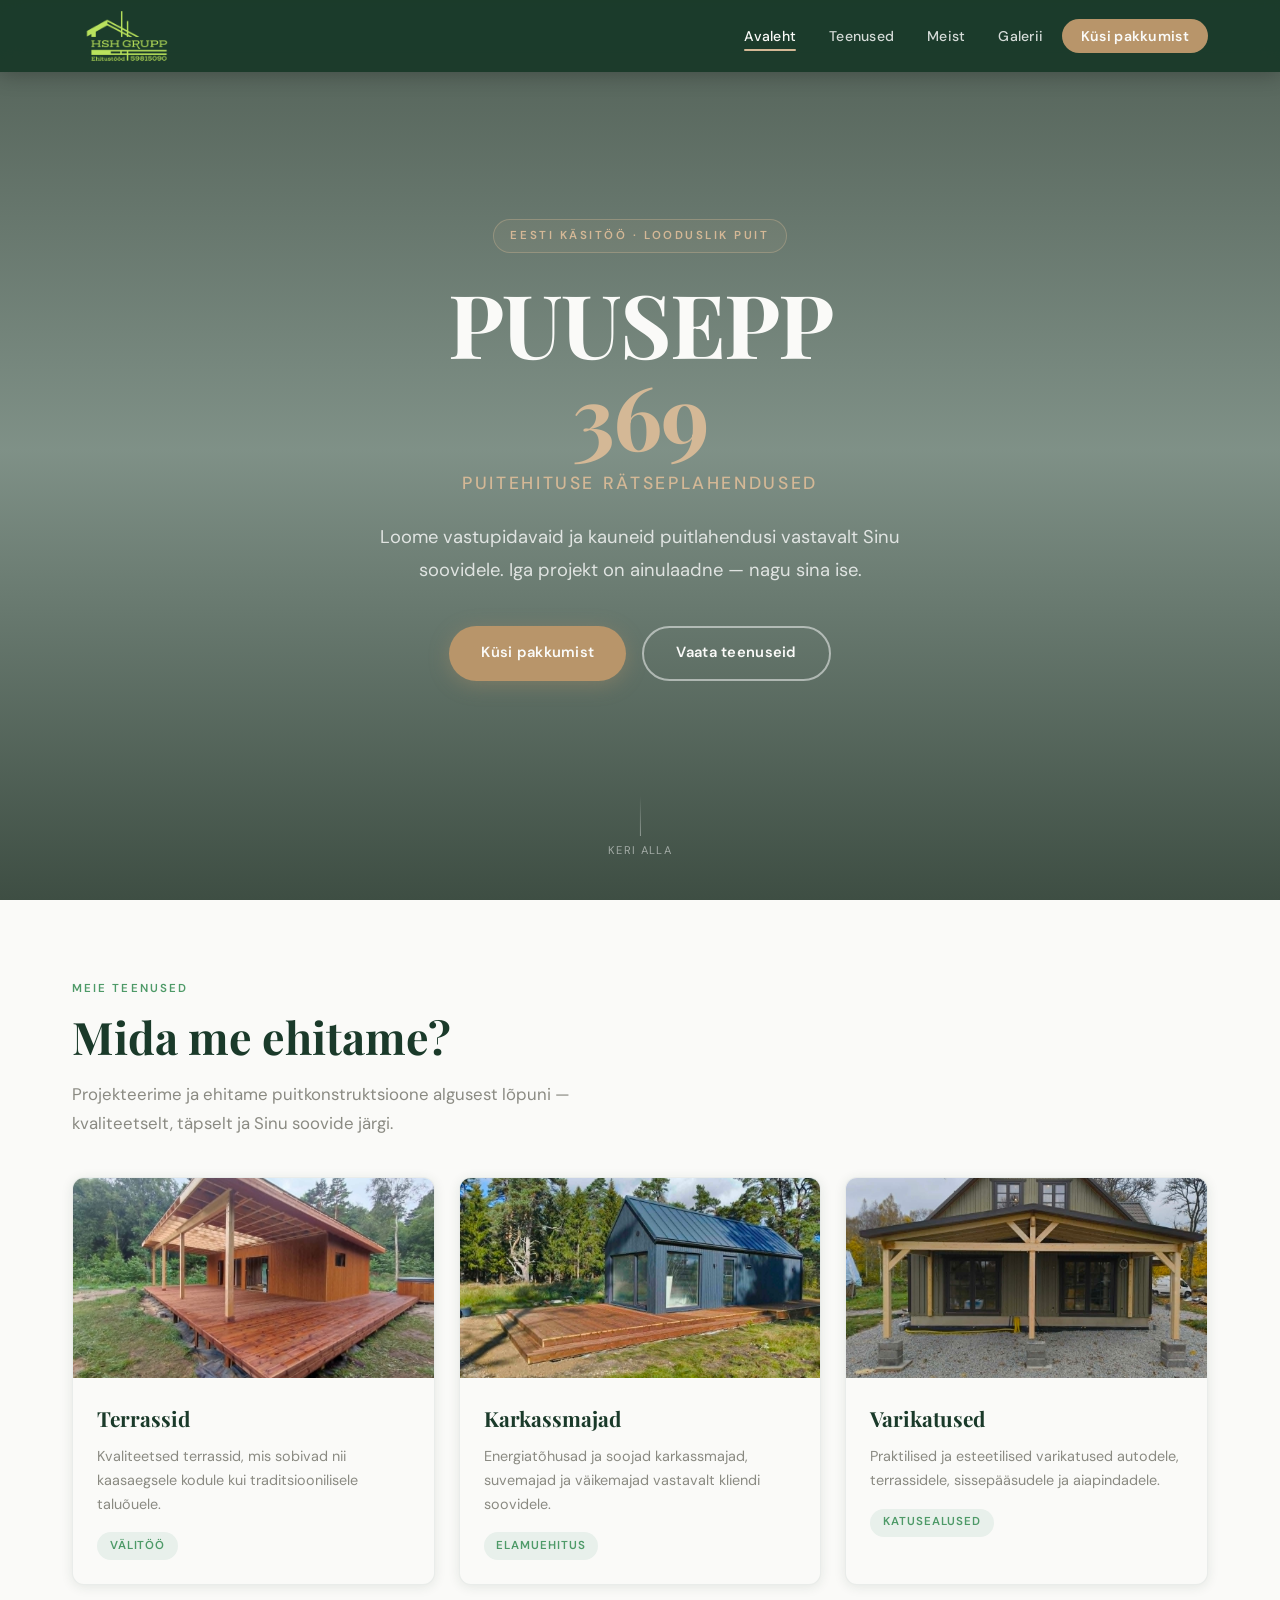
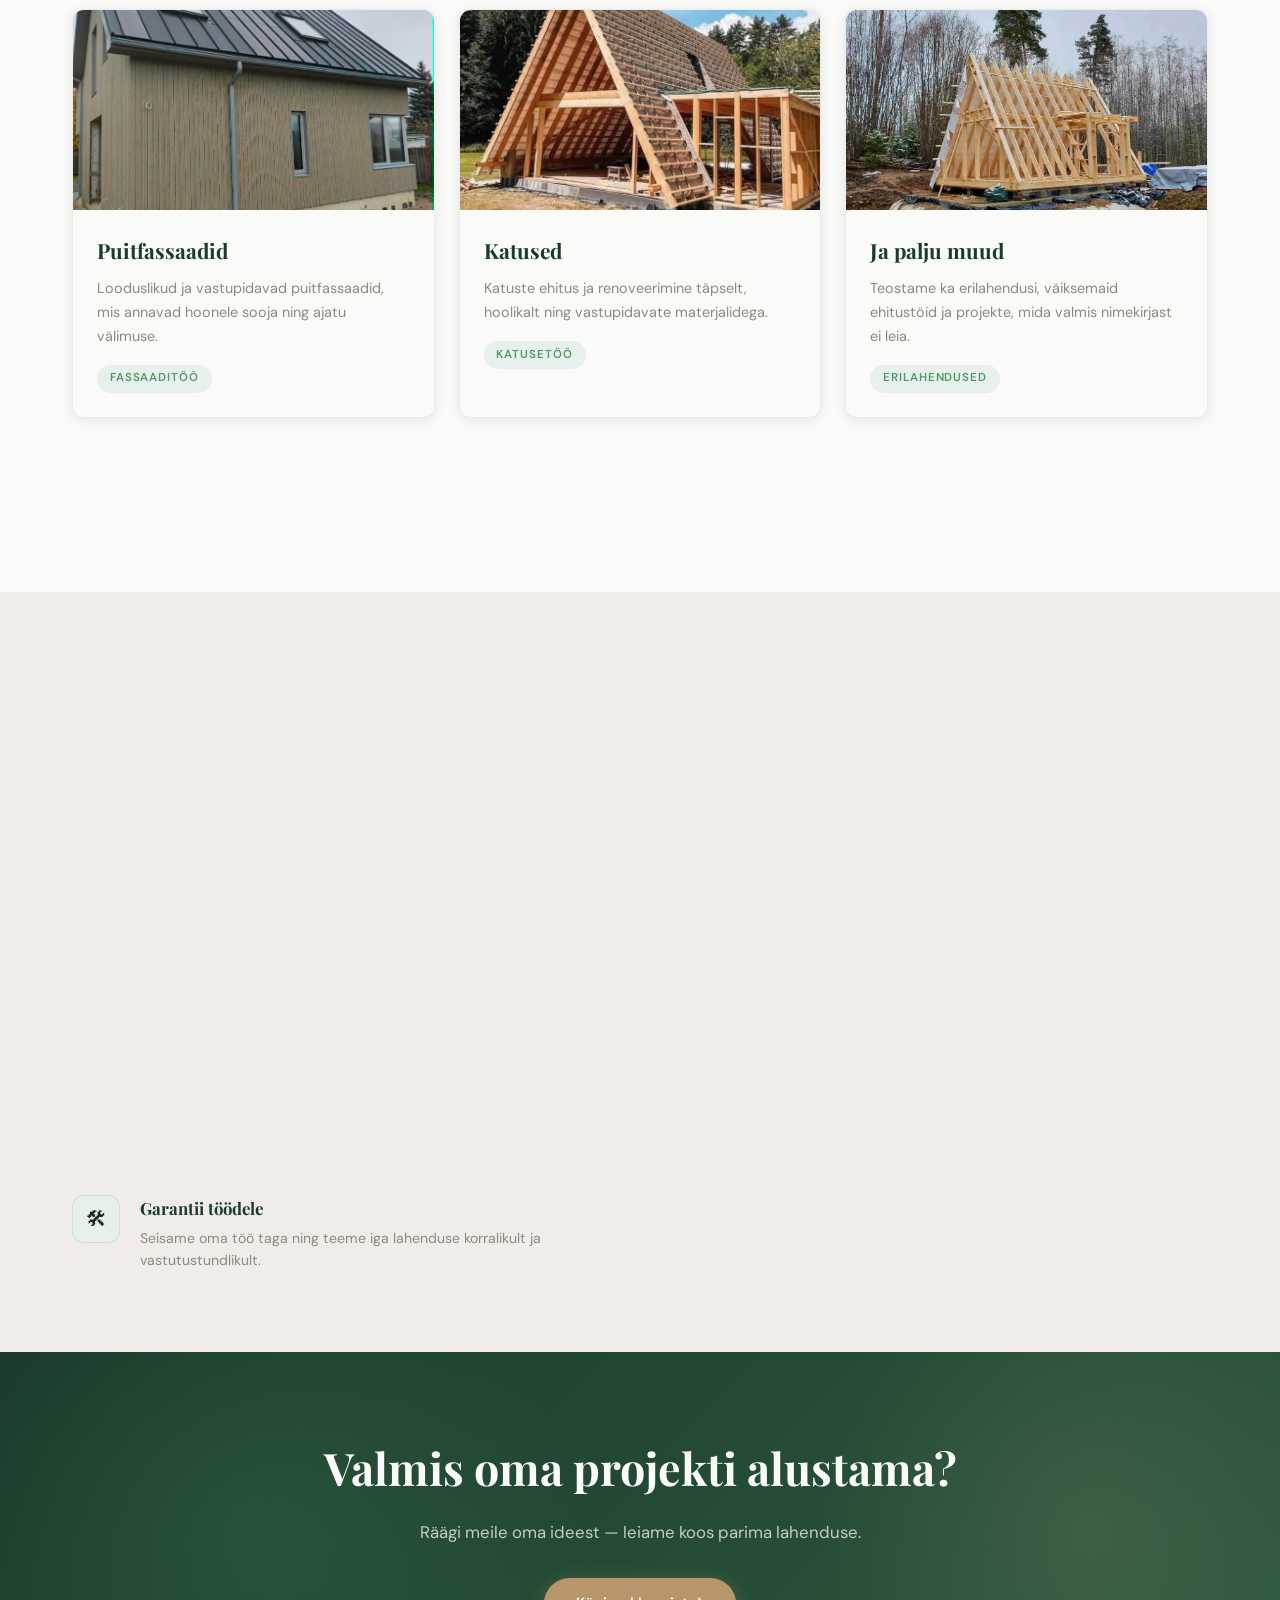
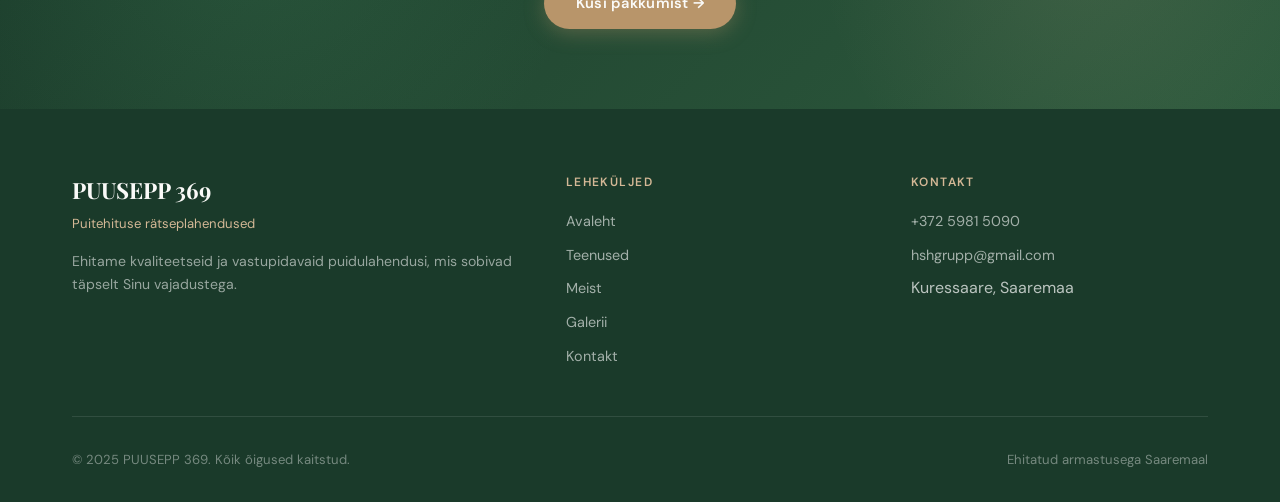
==== commit eaa02d30: "footeri numbrid" ====
--- a/index.html
+++ b/index.html
@@ -369,8 +369,8 @@
           <h4>Kontakt</h4>
 
           <ul>
-            <li><a href="tel:+3725551234">+372 555 1234</a></li>
-            <li><a href="mailto:info@puusepp369.ee">info@puusepp369.ee</a></li>
+            <li><a href="tel:+3725551234">+372 5981 5090</a></li>
+            <li><a href="mailto:info@puusepp369.ee">hshgrupp@gmail.com</a></li>
             <li>Kuressaare, Saaremaa</li>
           </ul>
         </div>
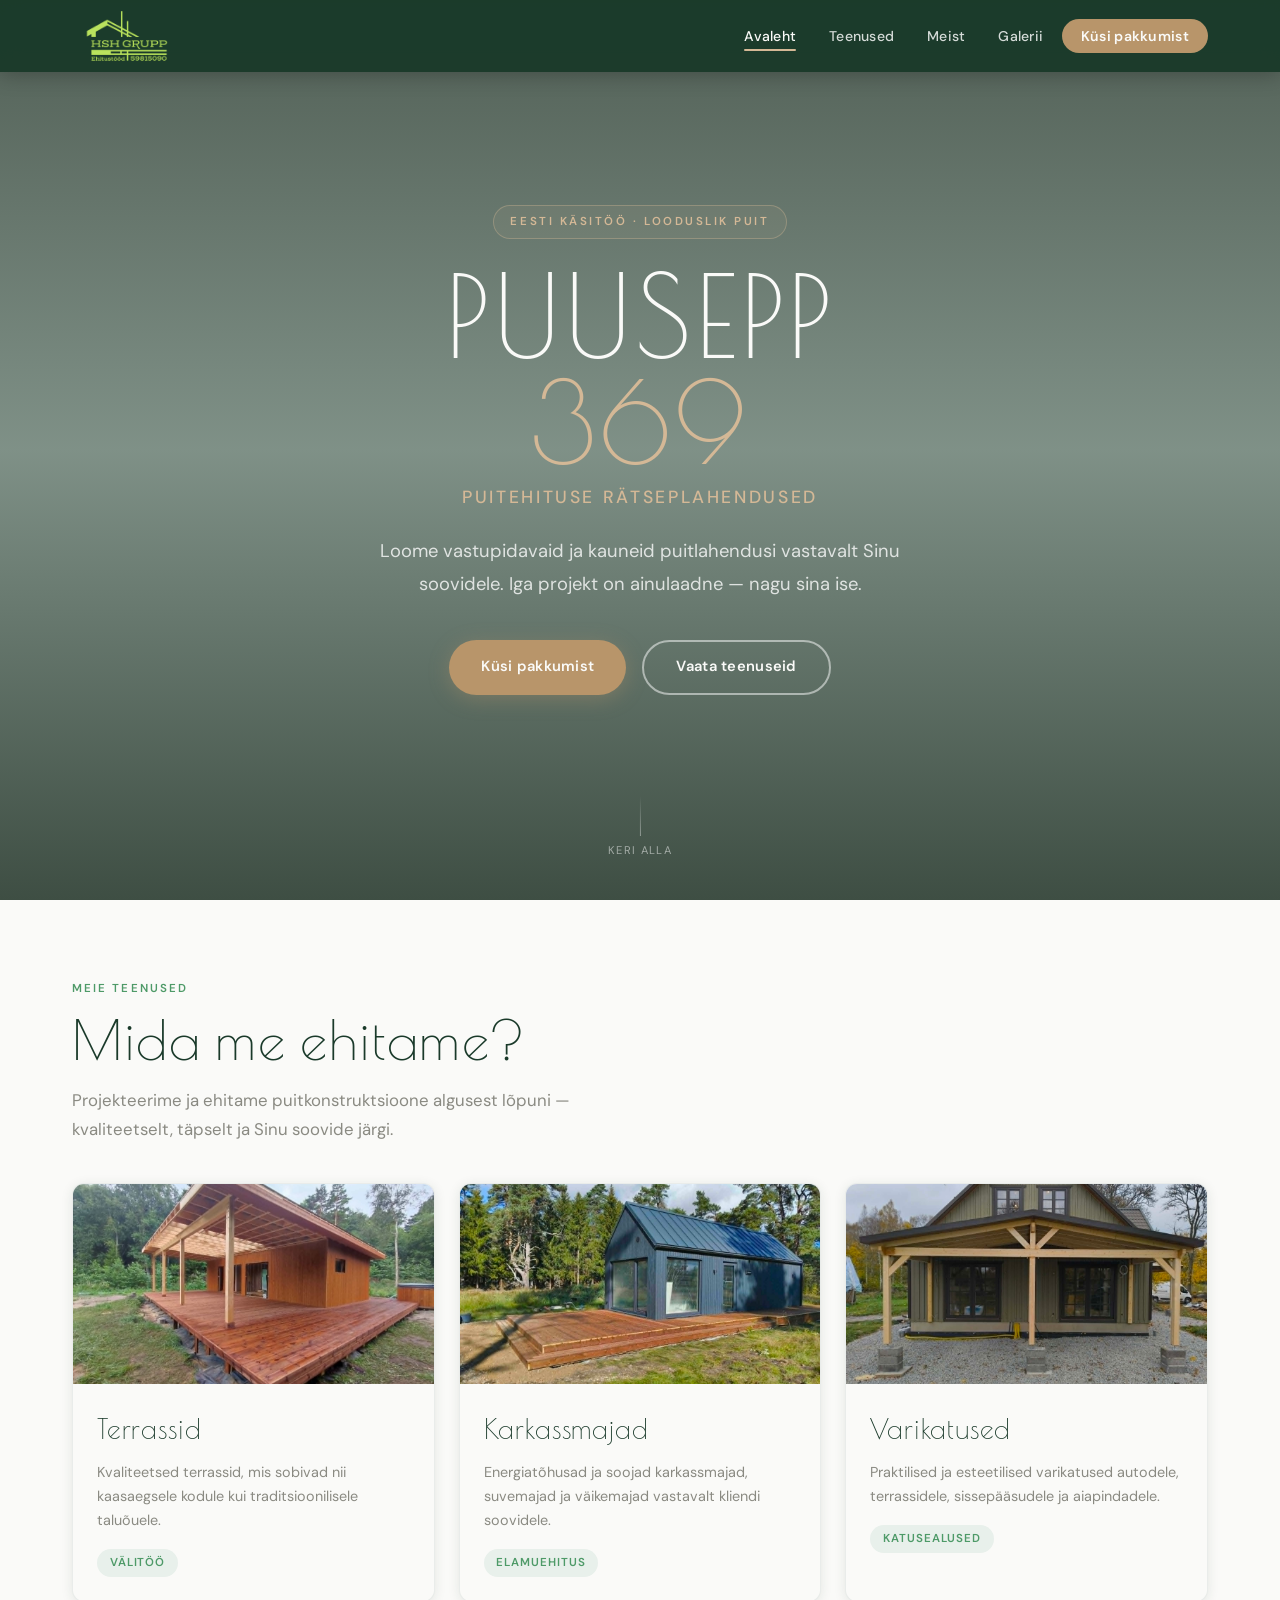
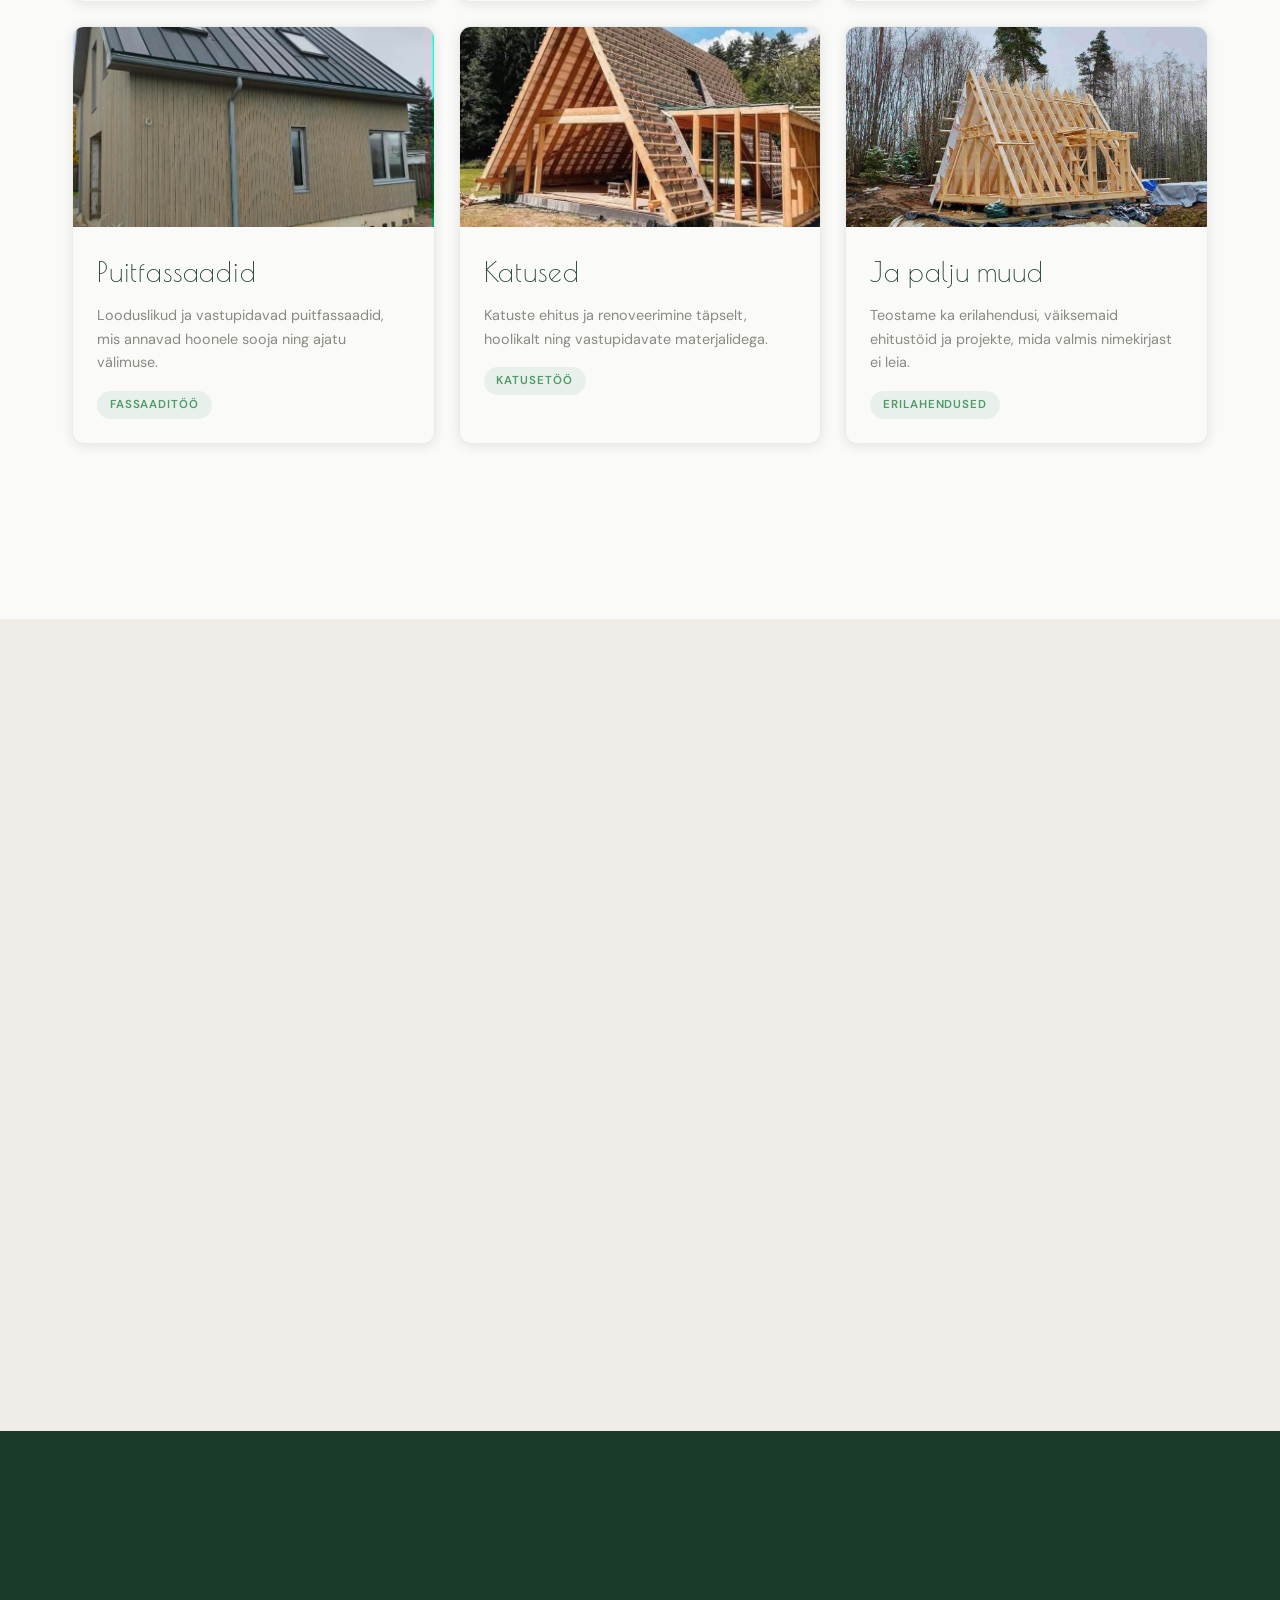
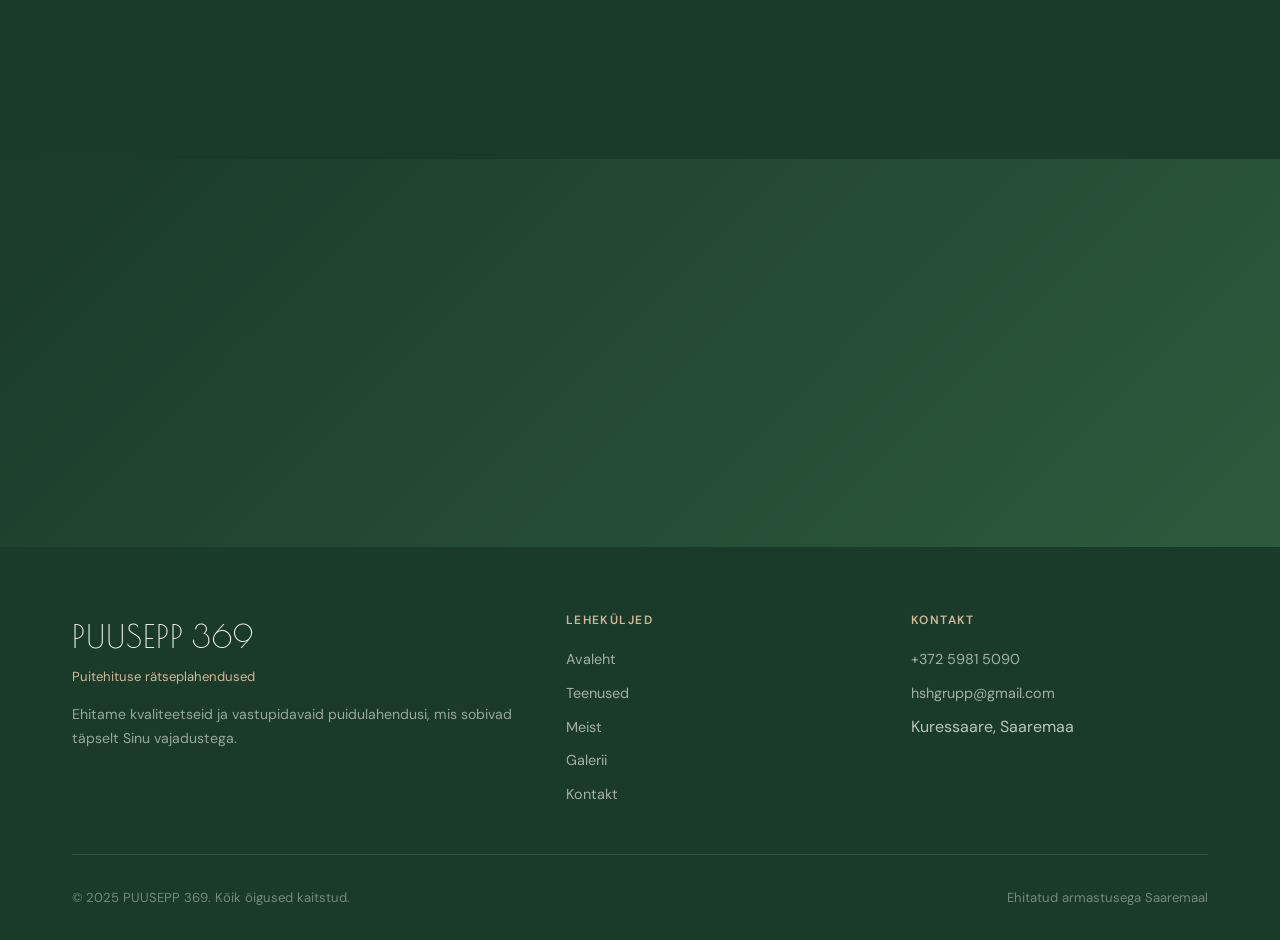
==== commit 3b7c32fe: "uuendused" ====
--- a/index.html
+++ b/index.html
@@ -310,6 +310,28 @@
       </div>
     </section>
 
+ <section class="stats-section" aria-label="PUUSEPP 369 numbrites">
+  <div class="container">
+    <div class="stats-grid">
+
+      <div class="stat-card fade-in">
+        <div class="stat-number">10+</div>
+        <div class="stat-card-label">aastat kogemust</div>
+      </div>
+
+      <div class="stat-card fade-in fade-in-delay-1">
+        <div class="stat-number">100+</div>
+        <div class="stat-card-label">lõpetatud tööd</div>
+      </div>
+
+      <div class="stat-card fade-in fade-in-delay-2">
+        <div class="stat-number">6</div>
+        <div class="stat-card-label">töötajat</div>
+      </div>
+
+    </div>
+  </div>
+</section>
 
     <!-- CTA -->
     <section class="cta-banner" aria-labelledby="cta-heading">
--- a/style.css
+++ b/style.css
@@ -1,4 +1,4 @@
-@import url('https://fonts.googleapis.com/css2?family=Playfair+Display:wght@400;600;700&family=DM+Sans:wght@300;400;500;600&display=swap');
+@import url('https://fonts.googleapis.com/css2?family=Poiret+One&family=DM+Sans:wght@300;400;500;600;700&display=swap');
 
 /* ===== CSS VARIABLES ===== */
 :root {
@@ -7,28 +7,44 @@
   --green-light: #3d7a52;
   --green-accent: #4e9a68;
   --green-pale: #e8f0eb;
+
   --wood-light: #d4b896;
   --wood-mid: #b8956a;
   --wood-warm: #f5ede3;
+
   --white: #fafaf8;
   --gray-light: #f0ede8;
   --gray-mid: #8a8a82;
   --gray-dark: #2a2a25;
   --text: #1e1e1a;
+
   --shadow-sm: 0 2px 12px rgba(26,58,42,0.10);
   --shadow-md: 0 8px 32px rgba(26,58,42,0.15);
   --shadow-lg: 0 20px 60px rgba(26,58,42,0.20);
+
   --radius: 4px;
   --radius-lg: 12px;
   --transition: 0.35s cubic-bezier(0.4, 0, 0.2, 1);
   --nav-height: 72px;
-  --font-display: 'Playfair Display', Georgia, serif;
-  --font-body: 'DM Sans', 'Helvetica Neue', sans-serif;
+
+  --font-display: 'Poiret One', sans-serif;
+  --font-body: 'DM Sans', sans-serif;
 }
 
 /* ===== RESET ===== */
-*, *::before, *::after { box-sizing: border-box; margin: 0; padding: 0; }
-html { scroll-behavior: smooth; font-size: 16px; }
+*,
+*::before,
+*::after {
+  box-sizing: border-box;
+  margin: 0;
+  padding: 0;
+}
+
+html {
+  scroll-behavior: smooth;
+  font-size: 16px;
+}
+
 body {
   font-family: var(--font-body);
   color: var(--text);
@@ -36,15 +52,55 @@
   line-height: 1.6;
   overflow-x: hidden;
 }
-img { max-width: 100%; display: block; }
-a { text-decoration: none; color: inherit; }
-ul { list-style: none; }
-button { cursor: pointer; font-family: var(--font-body); border: none; background: none; }
+
+img {
+  max-width: 100%;
+  display: block;
+}
+
+a {
+  text-decoration: none;
+  color: inherit;
+}
+
+ul {
+  list-style: none;
+}
+
+button {
+  cursor: pointer;
+  font-family: var(--font-body);
+  border: none;
+  background: none;
+}
+
+/* ===== GLOBAL HEADINGS FONT ===== */
+h1,
+h2,
+h3,
+h4,
+.hero-title,
+.section-title,
+.page-hero h1,
+.service-card-title,
+.service-detail-content h2,
+.about-story-text h2,
+.value-card h4,
+.contact-form h3,
+.contact-card h3,
+.cta-content h2,
+.footer-brand h3 {
+  font-family: var(--font-display);
+  font-weight: 400;
+  letter-spacing: 0.03em;
+}
 
 /* ===== NAVIGATION ===== */
 .nav {
   position: fixed;
-  top: 0; left: 0; right: 0;
+  top: 0;
+  left: 0;
+  right: 0;
   z-index: 1000;
   height: var(--nav-height);
   display: flex;
@@ -54,9 +110,11 @@
   box-shadow: 0 2px 20px rgba(0,0,0,0.25);
   transition: background var(--transition);
 }
+
 .nav.scrolled {
   background: rgba(26, 58, 42, 1);
 }
+
 nav .nav-inner {
   display: flex !important;
   align-items: center;
@@ -67,58 +125,26 @@
   padding: 0 2rem;
   flex-direction: row !important;
 }
+
 .nav-logo {
   display: flex;
   align-items: center;
 }
-.nav-logo-mark {
-  width: 42px;
-  height: 60px;
-  background: var(--wood-mid);
-  border-radius: 6px;
-  display: flex;
-  align-items: center;
-  justify-content: center;
-  font-family: var(--font-display);
-  font-size: 1.1rem;
-  color: var(--white);
-  font-weight: 700;
-  letter-spacing: -0.5px;
-  flex-shrink: 0;
-}
-.nav-logo-text {
-  display: flex;
-  flex-direction: column;
-  justify-content: center;
-}
+
 .nav-logo-img {
   height: 110px;
   width: auto;
   display: block;
   object-fit: contain;
 }
-.nav-logo-name {
-  font-family: var(--font-display);
-  font-size: 1.05rem;
-  font-weight: 700;
-  color: var(--white);
-  letter-spacing: 0.02em;
-  line-height: 1.1;
-}
-.nav-logo-sub {
-  font-size: 0.62rem;
-  color: var(--wood-light);
-  letter-spacing: 0.08em;
-  text-transform: uppercase;
-  line-height: 1;
-  margin-top: 2px;
-}
+
 nav .nav-links {
   display: flex !important;
   align-items: center;
   gap: 0.25rem;
   flex-direction: row !important;
 }
+
 .nav-links a {
   color: rgba(255,255,255,0.82);
   font-size: 0.88rem;
@@ -129,36 +155,49 @@
   transition: color var(--transition), background var(--transition);
   position: relative;
 }
+
 .nav-links a::after {
   content: '';
   position: absolute;
-  bottom: 2px; left: 50%; right: 50%;
+  bottom: 2px;
+  left: 50%;
+  right: 50%;
   height: 2px;
   background: var(--wood-light);
   border-radius: 2px;
   transition: left var(--transition), right var(--transition);
 }
-.nav-links a:hover, .nav-links a.active {
-  color: var(--white);
-}
-.nav-links a:hover::after, .nav-links a.active::after {
-  left: 0.9rem; right: 0.9rem;
-}
+
+.nav-links a:hover,
+.nav-links a.active {
+  color: var(--white);
+}
+
+.nav-links a:hover::after,
+.nav-links a.active::after {
+  left: 0.9rem;
+  right: 0.9rem;
+}
+
 .nav-cta {
   background: var(--wood-mid) !important;
   color: var(--white) !important;
   padding: 0.5rem 1.2rem !important;
   border-radius: 30px !important;
   font-weight: 600 !important;
-  transition: background var(--transition), transform var(--transition), box-shadow var(--transition) !important;
-}
-.nav-cta::after { display: none !important; }
+}
+
+.nav-cta::after {
+  display: none !important;
+}
+
 .nav-cta:hover {
   background: var(--wood-warm) !important;
   color: var(--green-dark) !important;
   transform: translateY(-1px);
   box-shadow: 0 4px 16px rgba(184,149,106,0.4) !important;
 }
+
 .hamburger {
   display: none;
   flex-direction: column;
@@ -166,6 +205,7 @@
   width: 28px;
   padding: 4px 0;
 }
+
 .hamburger span {
   display: block;
   height: 2px;
@@ -173,17 +213,31 @@
   border-radius: 2px;
   transition: transform var(--transition), opacity var(--transition), width var(--transition);
 }
-.hamburger span:nth-child(2) { width: 70%; }
-.hamburger.open span:nth-child(1) { transform: translateY(7px) rotate(45deg); }
-.hamburger.open span:nth-child(2) { opacity: 0; width: 0; }
-.hamburger.open span:nth-child(3) { transform: translateY(-7px) rotate(-45deg); }
-
-/* Mobile nav */
+
+.hamburger span:nth-child(2) {
+  width: 70%;
+}
+
+.hamburger.open span:nth-child(1) {
+  transform: translateY(7px) rotate(45deg);
+}
+
+.hamburger.open span:nth-child(2) {
+  opacity: 0;
+  width: 0;
+}
+
+.hamburger.open span:nth-child(3) {
+  transform: translateY(-7px) rotate(-45deg);
+}
+
+/* ===== MOBILE NAV ===== */
 .mobile-menu {
   display: none;
   position: fixed;
   top: var(--nav-height);
-  left: 0; right: 0;
+  left: 0;
+  right: 0;
   background: var(--green-dark);
   z-index: 999;
   padding: 1.5rem 2rem 2rem;
@@ -195,43 +249,54 @@
   opacity: 0;
   transition: transform var(--transition), opacity var(--transition);
 }
+
 .mobile-menu.open {
   display: flex;
   transform: translateY(0);
   opacity: 1;
 }
+
 .mobile-menu a {
   color: rgba(255,255,255,0.85);
   font-size: 1rem;
   font-weight: 500;
   padding: 0.75rem 0;
   border-bottom: 1px solid rgba(255,255,255,0.08);
-  transition: color var(--transition);
-}
-.mobile-menu a:last-child { border-bottom: none; }
-.mobile-menu a:hover { color: var(--wood-light); }
-
-/* ===== LAYOUT UTILITIES ===== */
+}
+
+.mobile-menu a:last-child {
+  border-bottom: none;
+}
+
+.mobile-menu a:hover {
+  color: var(--wood-light);
+}
+
+/* ===== LAYOUT ===== */
 .container {
   max-width: 1200px;
   margin: 0 auto;
   padding: 0 2rem;
 }
+
 .section {
   padding: 5rem 0;
 }
+
 .section-alt {
   background: var(--gray-light);
 }
+
 .section-dark {
   background: var(--green-dark);
   color: var(--white);
 }
+
 .section-wood {
   background: var(--wood-warm);
 }
 
-/* Section headers */
+/* ===== SECTION TEXT ===== */
 .section-label {
   font-size: 0.72rem;
   letter-spacing: 0.18em;
@@ -239,24 +304,34 @@
   color: var(--green-accent);
   font-weight: 600;
   margin-bottom: 0.75rem;
-}
-.section-label.light { color: var(--wood-light); }
+  font-family: var(--font-body);
+}
+
+.section-label.light {
+  color: var(--wood-light);
+}
+
 .section-title {
-  font-family: var(--font-display);
-  font-size: clamp(1.8rem, 3.5vw, 2.8rem);
-  font-weight: 700;
-  line-height: 1.2;
+  font-size: clamp(2.2rem, 4.5vw, 3.4rem);
+  line-height: 1.1;
   color: var(--green-dark);
   margin-bottom: 1rem;
 }
-.section-title.light { color: var(--white); }
+
+.section-title.light {
+  color: var(--white);
+}
+
 .section-desc {
   font-size: 1.05rem;
   color: var(--gray-mid);
   max-width: 540px;
   line-height: 1.7;
 }
-.section-desc.light { color: rgba(255,255,255,0.72); }
+
+.section-desc.light {
+  color: rgba(255,255,255,0.72);
+}
 
 /* ===== BUTTONS ===== */
 .btn {
@@ -272,84 +347,53 @@
   transition: all var(--transition);
   white-space: nowrap;
 }
+
 .btn-primary {
   background: var(--green-mid);
   color: var(--white);
   box-shadow: 0 4px 20px rgba(45,90,61,0.35);
 }
+
 .btn-primary:hover {
   background: var(--green-dark);
   transform: translateY(-2px);
   box-shadow: 0 8px 30px rgba(45,90,61,0.45);
 }
+
 .btn-wood {
   background: var(--wood-mid);
   color: var(--white);
   box-shadow: 0 4px 20px rgba(184,149,106,0.35);
 }
+
 .btn-wood:hover {
   background: #a07d55;
   transform: translateY(-2px);
   box-shadow: 0 8px 30px rgba(184,149,106,0.45);
 }
+
 .btn-outline {
   background: transparent;
   color: var(--white);
   border: 2px solid rgba(255,255,255,0.5);
 }
+
 .btn-outline:hover {
   background: rgba(255,255,255,0.12);
   border-color: rgba(255,255,255,0.8);
   transform: translateY(-2px);
 }
+
 .btn-outline-green {
   background: transparent;
   color: var(--green-mid);
   border: 2px solid var(--green-mid);
 }
+
 .btn-outline-green:hover {
   background: var(--green-mid);
   color: var(--white);
   transform: translateY(-2px);
-}
-
-/* ===== TRUST BADGE ===== */
-.trust-badge {
-  display: inline-flex;
-  flex-direction: column;
-  align-items: center;
-  justify-content: center;
-  width: 100px;
-  height: 100px;
-  border-radius: 50%;
-  background: radial-gradient(circle at 30% 30%, var(--green-light), var(--green-dark));
-  border: 3px solid var(--green-accent);
-  box-shadow: 0 4px 20px rgba(26,58,42,0.4), inset 0 1px 0 rgba(255,255,255,0.15);
-  text-align: center;
-  padding: 0.75rem;
-  position: relative;
-  cursor: default;
-  flex-shrink: 0;
-}
-.trust-badge::before {
-  content: '';
-  position: absolute;
-  inset: 5px;
-  border-radius: 50%;
-  border: 1px solid rgba(255,255,255,0.2);
-}
-.trust-badge-icon {
-  font-size: 1.1rem;
-  margin-bottom: 2px;
-}
-.trust-badge-text {
-  font-size: 0.48rem;
-  font-weight: 700;
-  letter-spacing: 0.06em;
-  text-transform: uppercase;
-  color: var(--white);
-  line-height: 1.3;
-  text-align: center;
 }
 
 /* ===== HERO ===== */
@@ -361,13 +405,15 @@
   justify-content: center;
   overflow: hidden;
 }
+
 .hero-bg {
   position: absolute;
   inset: 0;
   background:
-    linear-gradient(to bottom, rgba(15,35,22,0.72) 0%, rgba(26,58,42,0.55) 50%, rgba(15,35,22,0.80) 100%),
+    linear-gradient(to bottom, rgba(15,35,22,0.72), rgba(26,58,42,0.55), rgba(15,35,22,0.80)),
     url('https://images.unsplash.com/photo-1448375240586-882707db888b?w=1600&q=80') center/cover no-repeat;
 }
+
 .hero-content {
   position: relative;
   z-index: 2;
@@ -376,8 +422,10 @@
   padding: 2rem;
   max-width: 800px;
 }
+
 .hero-label {
   display: inline-block;
+  font-family: var(--font-body);
   font-size: 0.72rem;
   letter-spacing: 0.22em;
   text-transform: uppercase;
@@ -389,18 +437,19 @@
   border-radius: 30px;
   background: rgba(212,184,150,0.08);
 }
+
 .hero-title {
-  font-family: var(--font-display);
-  font-size: clamp(2.5rem, 7vw, 5.5rem);
-  font-weight: 700;
-  line-height: 1.05;
+  font-size: clamp(3.6rem, 9vw, 7rem);
+  line-height: 0.95;
+  color: var(--white);
   margin-bottom: 0.5rem;
-  letter-spacing: -0.02em;
-}
+}
+
 .hero-title span {
   color: var(--wood-light);
   display: block;
 }
+
 .hero-tagline {
   font-size: clamp(0.9rem, 2vw, 1.1rem);
   letter-spacing: 0.15em;
@@ -409,6 +458,7 @@
   font-weight: 500;
   margin-bottom: 1.5rem;
 }
+
 .hero-desc {
   font-size: clamp(1rem, 2vw, 1.15rem);
   color: rgba(255,255,255,0.78);
@@ -416,12 +466,14 @@
   margin: 0 auto 2.5rem;
   line-height: 1.75;
 }
+
 .hero-btns {
   display: flex;
   gap: 1rem;
   justify-content: center;
   flex-wrap: wrap;
 }
+
 .hero-scroll {
   position: absolute;
   bottom: 2.5rem;
@@ -437,15 +489,48 @@
   letter-spacing: 0.12em;
   text-transform: uppercase;
 }
+
 .scroll-line {
   width: 1px;
   height: 40px;
   background: linear-gradient(to bottom, rgba(255,255,255,0), rgba(255,255,255,0.4));
   animation: scrollAnim 2s ease-in-out infinite;
 }
+
 @keyframes scrollAnim {
-  0%, 100% { opacity: 0.3; transform: scaleY(1); }
-  50% { opacity: 1; transform: scaleY(0.6); }
+  0%, 100% {
+    opacity: 0.3;
+    transform: scaleY(1);
+  }
+
+  50% {
+    opacity: 1;
+    transform: scaleY(0.6);
+  }
+}
+
+/* ===== PAGE HERO ===== */
+.page-hero {
+  padding-top: calc(var(--nav-height) + 3rem);
+  padding-bottom: 3rem;
+  background: linear-gradient(135deg, var(--green-dark), var(--green-mid));
+  color: var(--white);
+  text-align: center;
+}
+
+.page-hero h1 {
+  font-size: clamp(3rem, 7vw, 5rem);
+  line-height: 1;
+  margin-bottom: 0.75rem;
+  color: var(--white);
+}
+
+.page-hero p {
+  font-family: var(--font-body);
+  font-size: 1.05rem;
+  color: rgba(255,255,255,0.72);
+  max-width: 500px;
+  margin: 0 auto;
 }
 
 /* ===== SERVICES GRID ===== */
@@ -454,6 +539,7 @@
   grid-template-columns: repeat(auto-fit, minmax(320px, 1fr));
   gap: 1.5rem;
 }
+
 .service-card {
   background: var(--white);
   border-radius: var(--radius-lg);
@@ -462,51 +548,45 @@
   transition: transform var(--transition), box-shadow var(--transition);
   border: 1px solid rgba(26,58,42,0.07);
 }
+
 .service-card:hover {
   transform: translateY(-6px);
   box-shadow: var(--shadow-lg);
 }
+
 .service-card-img {
   height: 200px;
   background: var(--green-pale);
   overflow: hidden;
-  position: relative;
-}
+}
+
 .service-card-img img {
-  width: 100%; height: 100%;
+  width: 100%;
+  height: 100%;
   object-fit: cover;
   transition: transform 0.6s ease;
 }
+
 .service-card:hover .service-card-img img {
   transform: scale(1.06);
 }
-.service-card-img-placeholder {
-  width: 100%; height: 100%;
-  display: flex;
-  align-items: center;
-  justify-content: center;
-  background: linear-gradient(135deg, var(--green-pale), var(--wood-warm));
-  font-size: 3rem;
-}
+
 .service-card-body {
   padding: 1.5rem;
 }
-.service-card-icon {
-  font-size: 1.6rem;
-  margin-bottom: 0.75rem;
-}
+
 .service-card-title {
-  font-family: var(--font-display);
-  font-size: 1.3rem;
-  font-weight: 700;
+  font-size: 1.7rem;
   color: var(--green-dark);
   margin-bottom: 0.6rem;
 }
+
 .service-card-desc {
   font-size: 0.9rem;
   color: var(--gray-mid);
   line-height: 1.65;
 }
+
 .service-tag {
   display: inline-block;
   margin-top: 1rem;
@@ -527,17 +607,20 @@
   gap: 4rem;
   align-items: center;
 }
+
 .why-items {
   display: flex;
   flex-direction: column;
   gap: 1.5rem;
   margin-top: 2rem;
 }
+
 .why-item {
   display: flex;
   gap: 1.25rem;
   align-items: flex-start;
 }
+
 .why-item-icon {
   width: 48px;
   height: 48px;
@@ -550,151 +633,140 @@
   flex-shrink: 0;
   border: 1px solid rgba(26,58,42,0.1);
 }
+
 .why-item h4 {
-  font-family: var(--font-display);
-  font-size: 1.05rem;
+  font-size: 1.45rem;
   color: var(--green-dark);
   margin-bottom: 0.3rem;
 }
+
 .why-item p {
+  font-family: var(--font-body);
   font-size: 0.88rem;
   color: var(--gray-mid);
   line-height: 1.6;
 }
+
 .why-visual {
   position: relative;
   border-radius: var(--radius-lg);
   overflow: hidden;
   height: 480px;
 }
-.why-visual img, .why-visual-placeholder {
-  width: 100%; height: 100%;
+
+.why-visual img {
+  width: 100%;
+  height: 100%;
   object-fit: cover;
 }
-.why-visual-placeholder {
-  background: linear-gradient(135deg, var(--green-pale) 0%, var(--wood-warm) 100%);
-  display: flex;
-  align-items: center;
-  justify-content: center;
-  font-size: 5rem;
-}
-.why-badge{
-  position:absolute;
-  bottom:24px;
-  right:24px;
-}
-
-.credit-badge{
-  width:90px;
-  max-width:90px;
-  height:auto;
-  display:block;
-  border-radius:14px;
-  box-shadow:0 8px 24px rgba(0,0,0,0.18);
-}
-/* ===== STATS ===== */
-.stats-row {
+
+.why-badge {
+  position: absolute;
+  bottom: 18px;
+  right: 18px;
+  z-index: 5;
+}
+
+.why-badge .credit-badge {
+  width: 100px !important;
+  height: auto !important;
+  object-fit: contain !important;
+}
+/* ===== STATS SECTION ===== */
+.stats-section {
+  padding: 4.5rem 0;
+  background: var(--green-dark);
+  color: var(--white);
+}
+
+.stats-grid {
   display: grid;
-  grid-template-columns: repeat(4, 1fr);
-  gap: 2rem;
+  grid-template-columns: repeat(3, 1fr);
+  gap: 1.5rem;
+}
+
+.stat-card {
+  background: rgba(255,255,255,0.06);
+  border: 1px solid rgba(212,184,150,0.18);
+  border-radius: var(--radius-lg);
+  padding: 2.4rem 1.5rem;
   text-align: center;
-  padding: 3rem 0;
-}
-.stat-item {}
-.stat-num {
+  box-shadow: var(--shadow-sm);
+}
+
+.stat-number {
   font-family: var(--font-display);
-  font-size: 3rem;
-  font-weight: 700;
+  font-size: clamp(3rem, 7vw, 4.5rem);
+  font-weight: 400;
   color: var(--wood-light);
   line-height: 1;
-  margin-bottom: 0.4rem;
-}
-.stat-label {
+  margin-bottom: 0.75rem;
+}
+
+.stat-card-label {
+  font-family: var(--font-body);
+  color: rgba(255,255,255,0.72);
   font-size: 0.82rem;
-  color: rgba(255,255,255,0.6);
+  font-weight: 600;
   text-transform: uppercase;
   letter-spacing: 0.1em;
 }
 
-/* ===== CTA BANNER ===== */
+/* ===== CTA ===== */
 .cta-banner {
-  background: linear-gradient(135deg, var(--green-dark) 0%, var(--green-mid) 100%);
+  background: linear-gradient(135deg, var(--green-dark), var(--green-mid));
   color: var(--white);
   padding: 5rem 0;
   text-align: center;
   position: relative;
   overflow: hidden;
 }
-.cta-banner::before {
-  content: '';
-  position: absolute;
-  top: -50%; left: -10%;
-  width: 60%;
-  height: 200%;
-  background: radial-gradient(ellipse, rgba(78,154,104,0.18) 0%, transparent 60%);
-  pointer-events: none;
-}
-.cta-banner::after {
-  content: '';
-  position: absolute;
-  bottom: -50%; right: -10%;
-  width: 50%;
-  height: 200%;
-  background: radial-gradient(ellipse, rgba(212,184,150,0.12) 0%, transparent 60%);
-  pointer-events: none;
-}
+
 .cta-content {
-  position: relative; z-index: 1;
-}
+  position: relative;
+  z-index: 1;
+}
+
 .cta-content h2 {
-  font-family: var(--font-display);
-  font-size: clamp(1.8rem, 3.5vw, 2.8rem);
+  font-size: clamp(2.4rem, 5vw, 4rem);
   margin-bottom: 1rem;
-  font-weight: 700;
-}
+  color: var(--white);
+}
+
 .cta-content p {
+  font-family: var(--font-body);
   font-size: 1.05rem;
   color: rgba(255,255,255,0.72);
   margin-bottom: 2rem;
 }
 
-/* ===== GALLERY GRID ===== */
+/* ===== GALLERY ===== */
 .gallery-grid {
   display: grid;
   grid-template-columns: repeat(auto-fit, minmax(280px, 1fr));
   gap: 1rem;
 }
+
 .gallery-item {
   position: relative;
   border-radius: var(--radius-lg);
   overflow: hidden;
-  aspect-ratio: 4/3;
+  aspect-ratio: 4 / 3;
   background: var(--green-pale);
   cursor: pointer;
 }
-.gallery-item:nth-child(3n+1) { grid-row: span 1; }
-.gallery-item:nth-child(5) { grid-column: span 2; }
-.gallery-item-placeholder {
-  width: 100%; height: 100%;
-  display: flex;
-  flex-direction: column;
-  align-items: center;
-  justify-content: center;
-  gap: 0.5rem;
-  font-size: 2.5rem;
-  background: linear-gradient(135deg, var(--green-pale), var(--wood-warm));
-  transition: transform 0.4s ease;
-}
-.gallery-item:hover .gallery-item-placeholder {
-  transform: scale(1.04);
-}
-.gallery-item-label {
-  font-size: 0.78rem;
-  color: var(--green-mid);
-  font-weight: 600;
-  letter-spacing: 0.08em;
-  text-transform: uppercase;
-}
+
+.gallery-item:nth-child(5) {
+  grid-column: span 2;
+}
+
+.gallery-img,
+.gallery-item img {
+  width: 100%;
+  height: 100%;
+  object-fit: cover;
+}
+
 .gallery-overlay {
   position: absolute;
   inset: 0;
@@ -704,19 +776,9 @@
   justify-content: center;
   transition: background var(--transition);
 }
+
 .gallery-item:hover .gallery-overlay {
   background: rgba(26,58,42,0.35);
-}
-.gallery-overlay-icon {
-  color: var(--white);
-  font-size: 1.5rem;
-  opacity: 0;
-  transform: scale(0.8);
-  transition: opacity var(--transition), transform var(--transition);
-}
-.gallery-item:hover .gallery-overlay-icon {
-  opacity: 1;
-  transform: scale(1);
 }
 
 /* ===== CONTACT ===== */
@@ -726,23 +788,20 @@
   gap: 4rem;
   align-items: start;
 }
-.contact-info h3 {
-  font-family: var(--font-display);
-  font-size: 1.5rem;
-  color: var(--green-dark);
-  margin-bottom: 1.5rem;
-}
+
 .contact-items {
   display: flex;
   flex-direction: column;
   gap: 1.2rem;
   margin-bottom: 2rem;
 }
+
 .contact-item {
   display: flex;
   align-items: center;
   gap: 1rem;
 }
+
 .contact-item-icon {
   width: 44px;
   height: 44px;
@@ -754,12 +813,12 @@
   font-size: 1.1rem;
   flex-shrink: 0;
 }
+
 .contact-item-text a {
   color: var(--green-mid);
   font-weight: 500;
-  transition: color var(--transition);
-}
-.contact-item-text a:hover { color: var(--green-dark); }
+}
+
 .contact-item-text small {
   display: block;
   font-size: 0.75rem;
@@ -768,26 +827,7 @@
   letter-spacing: 0.08em;
   margin-bottom: 1px;
 }
-.map-placeholder {
-  background: linear-gradient(135deg, var(--green-pale), var(--wood-warm));
-  border-radius: var(--radius-lg);
-  height: 200px;
-  display: flex;
-  align-items: center;
-  justify-content: center;
-  font-size: 2rem;
-  color: var(--green-mid);
-  border: 1px solid rgba(26,58,42,0.1);
-  margin-top: 1.5rem;
-  flex-direction: column;
-  gap: 0.5rem;
-  font-size: 1rem;
-  color: var(--green-mid);
-  font-weight: 500;
-}
-.map-placeholder span { font-size: 2rem; }
-
-/* ===== FORM ===== */
+
 .contact-form {
   background: var(--white);
   border-radius: var(--radius-lg);
@@ -795,17 +835,20 @@
   box-shadow: var(--shadow-md);
   border: 1px solid rgba(26,58,42,0.07);
 }
+
 .contact-form h3 {
-  font-family: var(--font-display);
-  font-size: 1.4rem;
+  font-size: 2rem;
   color: var(--green-dark);
   margin-bottom: 1.75rem;
 }
+
 .form-group {
   margin-bottom: 1.25rem;
 }
+
 .form-group label {
   display: block;
+  font-family: var(--font-body);
   font-size: 0.8rem;
   font-weight: 600;
   letter-spacing: 0.06em;
@@ -813,6 +856,7 @@
   color: var(--green-dark);
   margin-bottom: 0.4rem;
 }
+
 .form-group input,
 .form-group textarea,
 .form-group select {
@@ -824,25 +868,20 @@
   font-size: 0.95rem;
   color: var(--text);
   background: var(--gray-light);
-  transition: border-color var(--transition), box-shadow var(--transition), background var(--transition);
   outline: none;
 }
-.form-group input:focus,
-.form-group textarea:focus,
-.form-group select:focus {
-  border-color: var(--green-mid);
-  background: var(--white);
-  box-shadow: 0 0 0 3px rgba(45,90,61,0.08);
-}
+
 .form-group textarea {
   resize: vertical;
   min-height: 120px;
 }
+
 .form-row {
   display: grid;
   grid-template-columns: 1fr 1fr;
   gap: 1rem;
 }
+
 .form-success {
   display: none;
   background: var(--green-pale);
@@ -852,123 +891,50 @@
   color: var(--green-dark);
   font-size: 0.9rem;
   margin-top: 1rem;
-  align-items: center;
-  gap: 0.5rem;
-}
-
-/* ===== FOOTER ===== */
-footer {
-  background: var(--green-dark);
-  color: rgba(255,255,255,0.7);
-  padding: 4rem 0 2rem;
-}
-.footer-grid {
-  display: grid;
-  grid-template-columns: 1.5fr 1fr 1fr;
-  gap: 3rem;
-  margin-bottom: 3rem;
-}
-.footer-brand h3 {
-  font-family: var(--font-display);
-  font-size: 1.4rem;
-  color: var(--white);
-  margin-bottom: 0.25rem;
-}
-.footer-brand p {
-  font-size: 0.82rem;
-  color: var(--wood-light);
-  margin-bottom: 1rem;
-}
-.footer-brand .footer-desc {
-  font-size: 0.88rem;
-  line-height: 1.65;
-  color: rgba(255,255,255,0.55);
-}
-.footer-col h4 {
-  font-size: 0.75rem;
-  text-transform: uppercase;
-  letter-spacing: 0.12em;
-  color: var(--wood-light);
-  font-weight: 600;
-  margin-bottom: 1rem;
-}
-.footer-col ul {
-  display: flex;
-  flex-direction: column;
-  gap: 0.5rem;
-}
-.footer-col ul a {
-  font-size: 0.9rem;
-  color: rgba(255,255,255,0.6);
-  transition: color var(--transition);
-}
-.footer-col ul a:hover { color: var(--white); }
-.footer-bottom {
-  border-top: 1px solid rgba(255,255,255,0.1);
-  padding-top: 2rem;
-  display: flex;
-  align-items: center;
-  justify-content: space-between;
-  font-size: 0.82rem;
-  color: rgba(255,255,255,0.4);
-}
-
-/* ===== PAGE HERO (inner pages) ===== */
-.page-hero {
-  padding-top: calc(var(--nav-height) + 3rem);
-  padding-bottom: 3rem;
-  background: linear-gradient(135deg, var(--green-dark) 0%, var(--green-mid) 100%);
-  color: var(--white);
-  text-align: center;
-}
-.page-hero h1 {
-  font-family: var(--font-display);
-  font-size: clamp(2rem, 5vw, 3.5rem);
-  font-weight: 700;
-  margin-bottom: 0.75rem;
-}
-.page-hero p {
-  font-size: 1.05rem;
-  color: rgba(255,255,255,0.72);
-  max-width: 500px;
-  margin: 0 auto;
-}
-
-/* ===== ABOUT PAGE ===== */
+}
+
+/* ===== ABOUT ===== */
 .about-story {
   display: grid;
   grid-template-columns: 1fr 1fr;
   gap: 4rem;
   align-items: center;
 }
+
 .about-story-text h2 {
-  font-family: var(--font-display);
-  font-size: 2rem;
+  font-size: 2.6rem;
   color: var(--green-dark);
   margin-bottom: 1rem;
-  line-height: 1.25;
-}
+  line-height: 1.1;
+}
+
 .about-story-text p {
+  font-family: var(--font-body);
   color: var(--gray-mid);
   line-height: 1.75;
   margin-bottom: 1rem;
 }
+
 .about-story-img {
   height: 420px;
   border-radius: var(--radius-lg);
   overflow: hidden;
-  background: linear-gradient(135deg, var(--green-pale), var(--wood-warm));
-  display: flex;
-  align-items: center;
-  justify-content: center;
-  font-size: 5rem;
-}
+  background: var(--green-pale);
+}
+
+.about-story-img img {
+  width: 100%;
+  height: 100%;
+  object-fit: cover;
+}
+
 .values-grid {
   display: grid;
   grid-template-columns: repeat(3, 1fr);
   gap: 1.5rem;
   margin-top: 2rem;
 }
+
 .value-card {
   background: var(--white);
   border-radius: var(--radius-lg);
@@ -976,91 +942,25 @@
   text-align: center;
   box-shadow: var(--shadow-sm);
   border: 1px solid rgba(26,58,42,0.07);
-  transition: transform var(--transition), box-shadow var(--transition);
-}
-.value-card:hover {
-  transform: translateY(-4px);
-  box-shadow: var(--shadow-md);
-}
-.value-card-icon { font-size: 2rem; margin-bottom: 1rem; }
+}
+
+.value-card-icon {
+  font-size: 2rem;
+  margin-bottom: 1rem;
+}
+
 .value-card h4 {
-  font-family: var(--font-display);
-  font-size: 1.1rem;
+  font-size: 1.55rem;
   color: var(--green-dark);
   margin-bottom: 0.5rem;
 }
+
 .value-card p {
+  font-family: var(--font-body);
   font-size: 0.88rem;
   color: var(--gray-mid);
   line-height: 1.6;
 }
-.team-section {}
-.team-grid {
-  display: grid;
-  grid-template-columns: repeat(3, 1fr);
-  gap: 1.5rem;
-}
-.team-card {
-  background: var(--white);
-  border-radius: var(--radius-lg);
-  overflow: hidden;
-  box-shadow: var(--shadow-sm);
-  border: 1px solid rgba(26,58,42,0.07);
-}
-.team-img {
-  height: 220px;
-  background: linear-gradient(135deg, var(--green-pale), var(--wood-warm));
-  display: flex;
-  align-items: center;
-  justify-content: center;
-  font-size: 4rem;
-}
-.team-info {
-  padding: 1.25rem;
-}
-.team-info h4 {
-  font-family: var(--font-display);
-  font-size: 1.1rem;
-  color: var(--green-dark);
-  margin-bottom: 0.2rem;
-}
-.team-info p {
-  font-size: 0.82rem;
-  color: var(--green-accent);
-  font-weight: 500;
-  text-transform: uppercase;
-  letter-spacing: 0.06em;
-}
-
-/* ===== ANIMATIONS ===== */
-.fade-in {
-  opacity: 0;
-  transform: translateY(30px);
-  transition: opacity 0.7s ease, transform 0.7s ease;
-}
-.fade-in.visible {
-  opacity: 1;
-  transform: translateY(0);
-}
-.fade-in-delay-1 { transition-delay: 0.1s; }
-.fade-in-delay-2 { transition-delay: 0.2s; }
-.fade-in-delay-3 { transition-delay: 0.3s; }
-.fade-in-delay-4 { transition-delay: 0.4s; }
-.fade-in-delay-5 { transition-delay: 0.5s; }
-
-/* ===== BREADCRUMB ===== */
-.breadcrumb {
-  display: flex;
-  align-items: center;
-  gap: 0.5rem;
-  font-size: 0.8rem;
-  color: rgba(255,255,255,0.55);
-  justify-content: center;
-  margin-top: 1rem;
-}
-.breadcrumb a { color: rgba(255,255,255,0.7); transition: color var(--transition); }
-.breadcrumb a:hover { color: var(--white); }
-.breadcrumb span { color: rgba(255,255,255,0.35); }
 
 /* ===== SERVICES DETAIL PAGE ===== */
 .services-list {
@@ -1068,40 +968,55 @@
   flex-direction: column;
   gap: 4rem;
 }
+
 .service-detail {
   display: grid;
   grid-template-columns: 1fr 1fr;
   gap: 3rem;
   align-items: center;
 }
-.service-detail:nth-child(even) { direction: rtl; }
-.service-detail:nth-child(even) > * { direction: ltr; }
+
+.service-detail:nth-child(even) {
+  direction: rtl;
+}
+
+.service-detail:nth-child(even) > * {
+  direction: ltr;
+}
+
 .service-detail-img {
   height: 360px;
   border-radius: var(--radius-lg);
   overflow: hidden;
-  background: linear-gradient(135deg, var(--green-pale), var(--wood-warm));
-  display: flex;
-  align-items: center;
-  justify-content: center;
-  font-size: 5rem;
-}
+  background: var(--green-pale);
+}
+
+.service-detail-img img {
+  width: 100%;
+  height: 100%;
+  object-fit: cover;
+}
+
 .service-detail-content h2 {
-  font-family: var(--font-display);
-  font-size: 2rem;
+  font-size: 2.8rem;
   color: var(--green-dark);
   margin-bottom: 1rem;
-}
+  line-height: 1.1;
+}
+
 .service-detail-content p {
+  font-family: var(--font-body);
   color: var(--gray-mid);
   line-height: 1.75;
   margin-bottom: 1.5rem;
 }
+
 .service-features {
   display: flex;
   flex-direction: column;
   gap: 0.6rem;
 }
+
 .service-feature {
   display: flex;
   align-items: center;
@@ -1109,11 +1024,9 @@
   font-size: 0.9rem;
   color: var(--text);
 }
+
 .service-feature::before {
-  content: '';
-  display: flex;
-  align-items: center;
-  justify-content: center;
+  content: '✓';
   width: 20px;
   height: 20px;
   background: var(--green-pale);
@@ -1121,41 +1034,256 @@
   color: var(--green-accent);
   font-size: 0.7rem;
   font-weight: 700;
+  display: flex;
+  align-items: center;
+  justify-content: center;
   flex-shrink: 0;
 }
 
+/* ===== FOOTER ===== */
+footer {
+  background: var(--green-dark);
+  color: rgba(255,255,255,0.7);
+  padding: 4rem 0 2rem;
+}
+
+.footer-grid {
+  display: grid;
+  grid-template-columns: 1.5fr 1fr 1fr;
+  gap: 3rem;
+  margin-bottom: 3rem;
+}
+
+.footer-brand h3 {
+  font-size: 2rem;
+  color: var(--white);
+  margin-bottom: 0.25rem;
+}
+
+.footer-brand p {
+  font-size: 0.82rem;
+  color: var(--wood-light);
+  margin-bottom: 1rem;
+}
+
+.footer-brand .footer-desc {
+  font-size: 0.88rem;
+  line-height: 1.65;
+  color: rgba(255,255,255,0.55);
+}
+
+.footer-col h4 {
+  font-family: var(--font-body);
+  font-size: 0.75rem;
+  text-transform: uppercase;
+  letter-spacing: 0.12em;
+  color: var(--wood-light);
+  font-weight: 600;
+  margin-bottom: 1rem;
+}
+
+.footer-col ul {
+  display: flex;
+  flex-direction: column;
+  gap: 0.5rem;
+}
+
+.footer-col ul a {
+  font-size: 0.9rem;
+  color: rgba(255,255,255,0.6);
+}
+
+.footer-col ul a:hover {
+  color: var(--white);
+}
+
+.footer-bottom {
+  border-top: 1px solid rgba(255,255,255,0.1);
+  padding-top: 2rem;
+  display: flex;
+  align-items: center;
+  justify-content: space-between;
+  font-size: 0.82rem;
+  color: rgba(255,255,255,0.4);
+}
+
+/* ===== BREADCRUMB ===== */
+.breadcrumb {
+  display: flex;
+  align-items: center;
+  gap: 0.5rem;
+  font-size: 0.8rem;
+  color: rgba(255,255,255,0.55);
+  justify-content: center;
+  margin-top: 1rem;
+}
+
+.breadcrumb a {
+  color: rgba(255,255,255,0.7);
+}
+
+.breadcrumb a:hover {
+  color: var(--white);
+}
+
+.breadcrumb span {
+  color: rgba(255,255,255,0.35);
+}
+
+/* ===== ANIMATIONS ===== */
+.fade-in {
+  opacity: 0;
+  transform: translateY(30px);
+  transition: opacity 0.7s ease, transform 0.7s ease;
+}
+
+.fade-in.visible {
+  opacity: 1;
+  transform: translateY(0);
+}
+
+.fade-in-delay-1 {
+  transition-delay: 0.1s;
+}
+
+.fade-in-delay-2 {
+  transition-delay: 0.2s;
+}
+
+.fade-in-delay-3 {
+  transition-delay: 0.3s;
+}
+
+.fade-in-delay-4 {
+  transition-delay: 0.4s;
+}
+
+.fade-in-delay-5 {
+  transition-delay: 0.5s;
+}
 
 /* ===== RESPONSIVE ===== */
 @media (max-width: 1024px) {
-  .why-grid { grid-template-columns: 1fr; }
-  .why-visual { height: 320px; }
-  .stats-row { grid-template-columns: repeat(2, 1fr); }
-  .footer-grid { grid-template-columns: 1fr 1fr; }
-  .about-story { grid-template-columns: 1fr; }
-  .team-grid { grid-template-columns: 1fr 1fr; }
-  .values-grid { grid-template-columns: 1fr 1fr; }
-  .contact-grid { grid-template-columns: 1fr; }
-  .service-detail { grid-template-columns: 1fr; }
-  .service-detail:nth-child(even) { direction: ltr; }
-}
+  .why-grid,
+  .about-story,
+  .service-detail,
+  .contact-grid {
+    grid-template-columns: 1fr;
+  }
+
+  .service-detail:nth-child(even) {
+    direction: ltr;
+  }
+
+  .why-visual {
+    height: 320px;
+  }
+
+  .footer-grid {
+    grid-template-columns: 1fr 1fr;
+  }
+
+  .values-grid {
+    grid-template-columns: 1fr 1fr;
+  }
+}
+
 @media (max-width: 768px) {
-  :root { --nav-height: 64px; }
-  .section { padding: 3.5rem 0; }
-  nav .nav-links { display: none !important; }
-  .hamburger { display: flex; }
-  .nav-logo-img { height:110px; }
-  .services-grid { grid-template-columns: 1fr; }
-  .stats-row { grid-template-columns: repeat(2, 1fr); gap: 1.5rem; }
-  .footer-grid { grid-template-columns: 1fr; gap: 2rem; }
-  .footer-bottom { flex-direction: column; gap: 0.75rem; text-align: center; }
-  .gallery-item:nth-child(5) { grid-column: span 1; }
-  .values-grid { grid-template-columns: 1fr; }
-  .team-grid { grid-template-columns: 1fr; }
-  .form-row { grid-template-columns: 1fr; }
-  .hero-btns { flex-direction: column; align-items: center; }
-}
+  :root {
+    --nav-height: 64px;
+  }
+
+  .section {
+    padding: 3.5rem 0;
+  }
+
+  nav .nav-links {
+    display: none !important;
+  }
+
+  .hamburger {
+    display: flex;
+  }
+
+  .nav-logo-img {
+    height: 110px;
+  }
+
+  .services-grid,
+  .stats-grid,
+  .values-grid {
+    grid-template-columns: 1fr;
+  }
+
+  .form-row {
+    grid-template-columns: 1fr;
+  }
+
+  .footer-grid {
+    grid-template-columns: 1fr;
+    gap: 2rem;
+  }
+
+  .footer-bottom {
+    flex-direction: column;
+    gap: 0.75rem;
+    text-align: center;
+  }
+
+  .gallery-item:nth-child(5) {
+    grid-column: span 1;
+  }
+
+  .hero-btns {
+    flex-direction: column;
+    align-items: center;
+  }
+}
+
 @media (max-width: 480px) {
-  .container { padding: 0 1.25rem; }
-  .stats-row { grid-template-columns: 1fr 1fr; }
-  .trust-badge { width: 84px; height: 84px; }
-}
+  .container {
+    padding: 0 1.25rem;
+  }
+
+  .hero-title {
+    font-size: 3.4rem;
+  }
+
+  .page-hero h1 {
+    font-size: 3rem;
+  }
+}
+
+.image-lightbox {
+  position: fixed;
+  inset: 0;
+  background: rgba(0,0,0,0.92);
+  z-index: 9999;
+  display: flex;
+  align-items: center;
+  justify-content: center;
+  padding: 2rem;
+}
+
+.image-lightbox img {
+  max-width: 92vw;
+  max-height: 88vh;
+  width: auto;
+  height: auto;
+  object-fit: contain;
+  border-radius: 14px;
+  box-shadow: 0 20px 60px rgba(0,0,0,0.45);
+}
+
+.lightbox-close {
+  position: fixed;
+  top: 20px;
+  right: 30px;
+  background: none;
+  border: none;
+  color: white;
+  font-size: 3rem;
+  line-height: 1;
+  cursor: pointer;
+  z-index: 10000;
+}
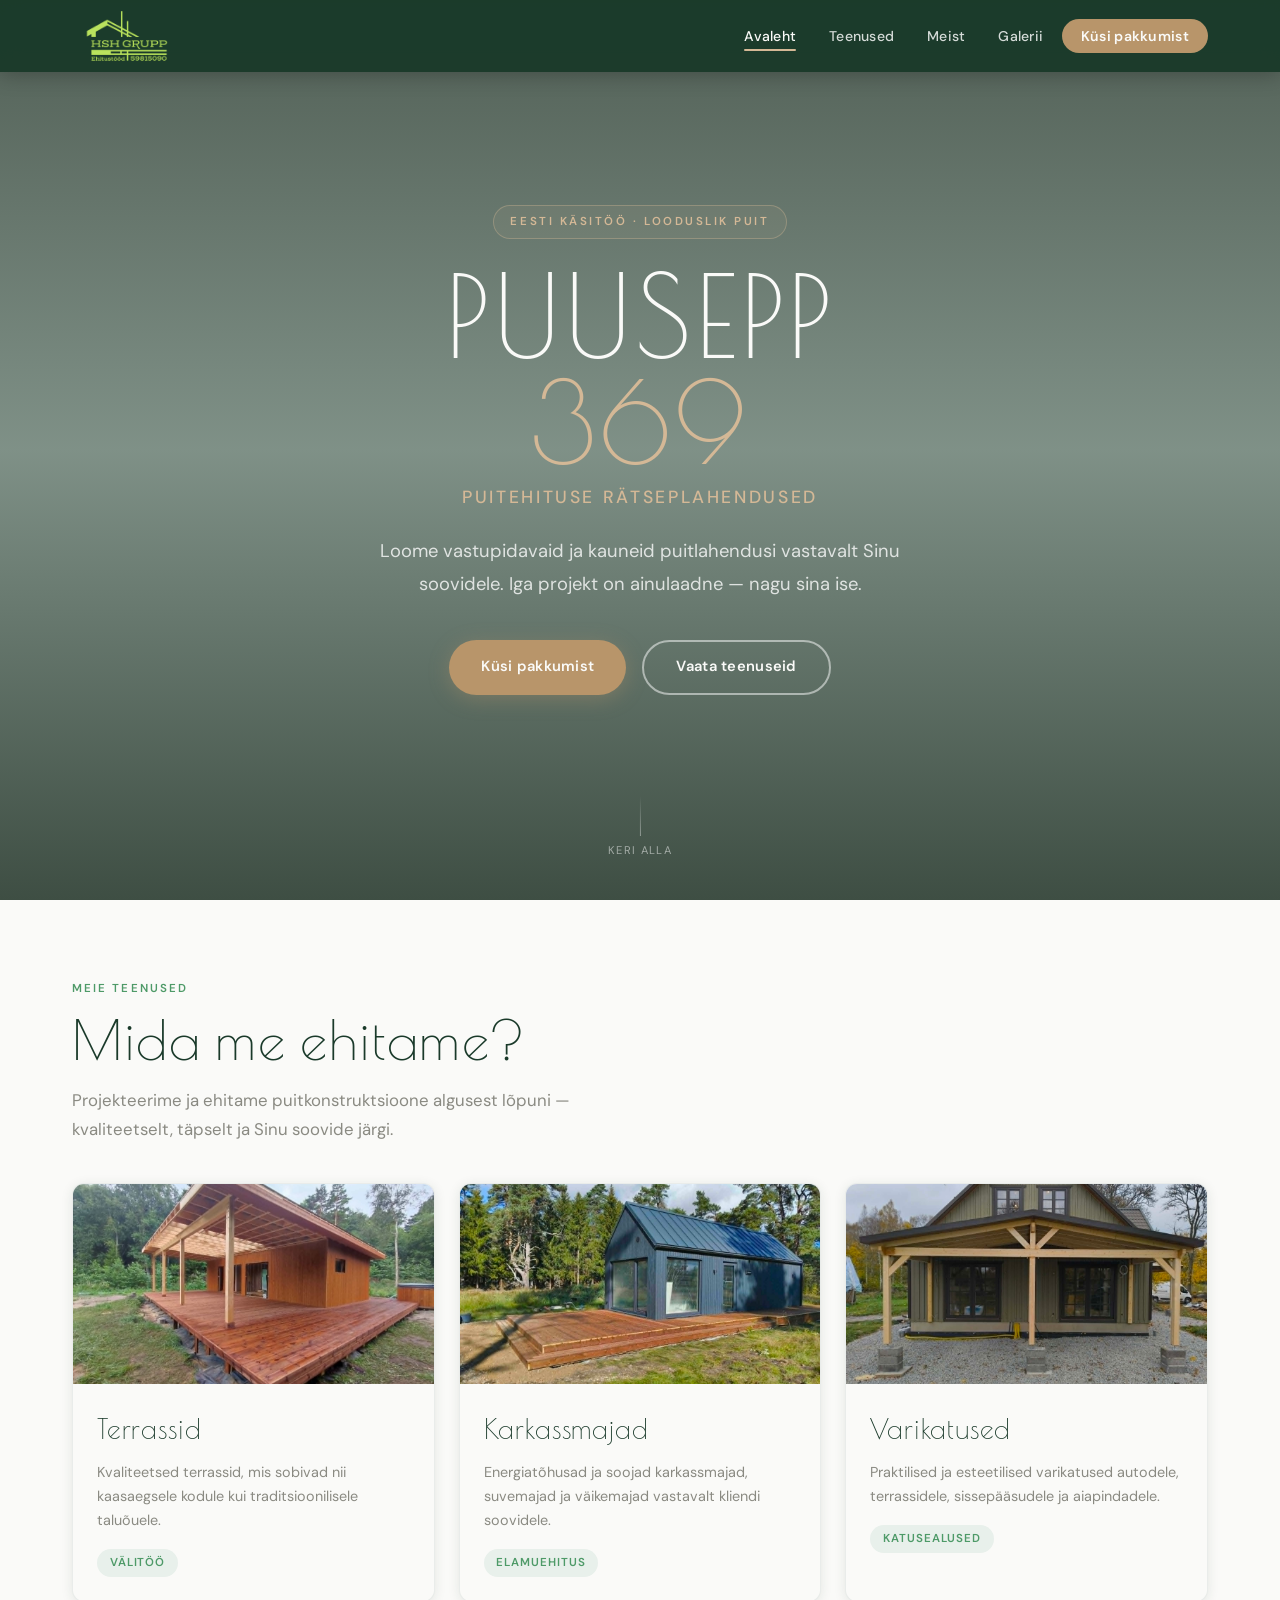
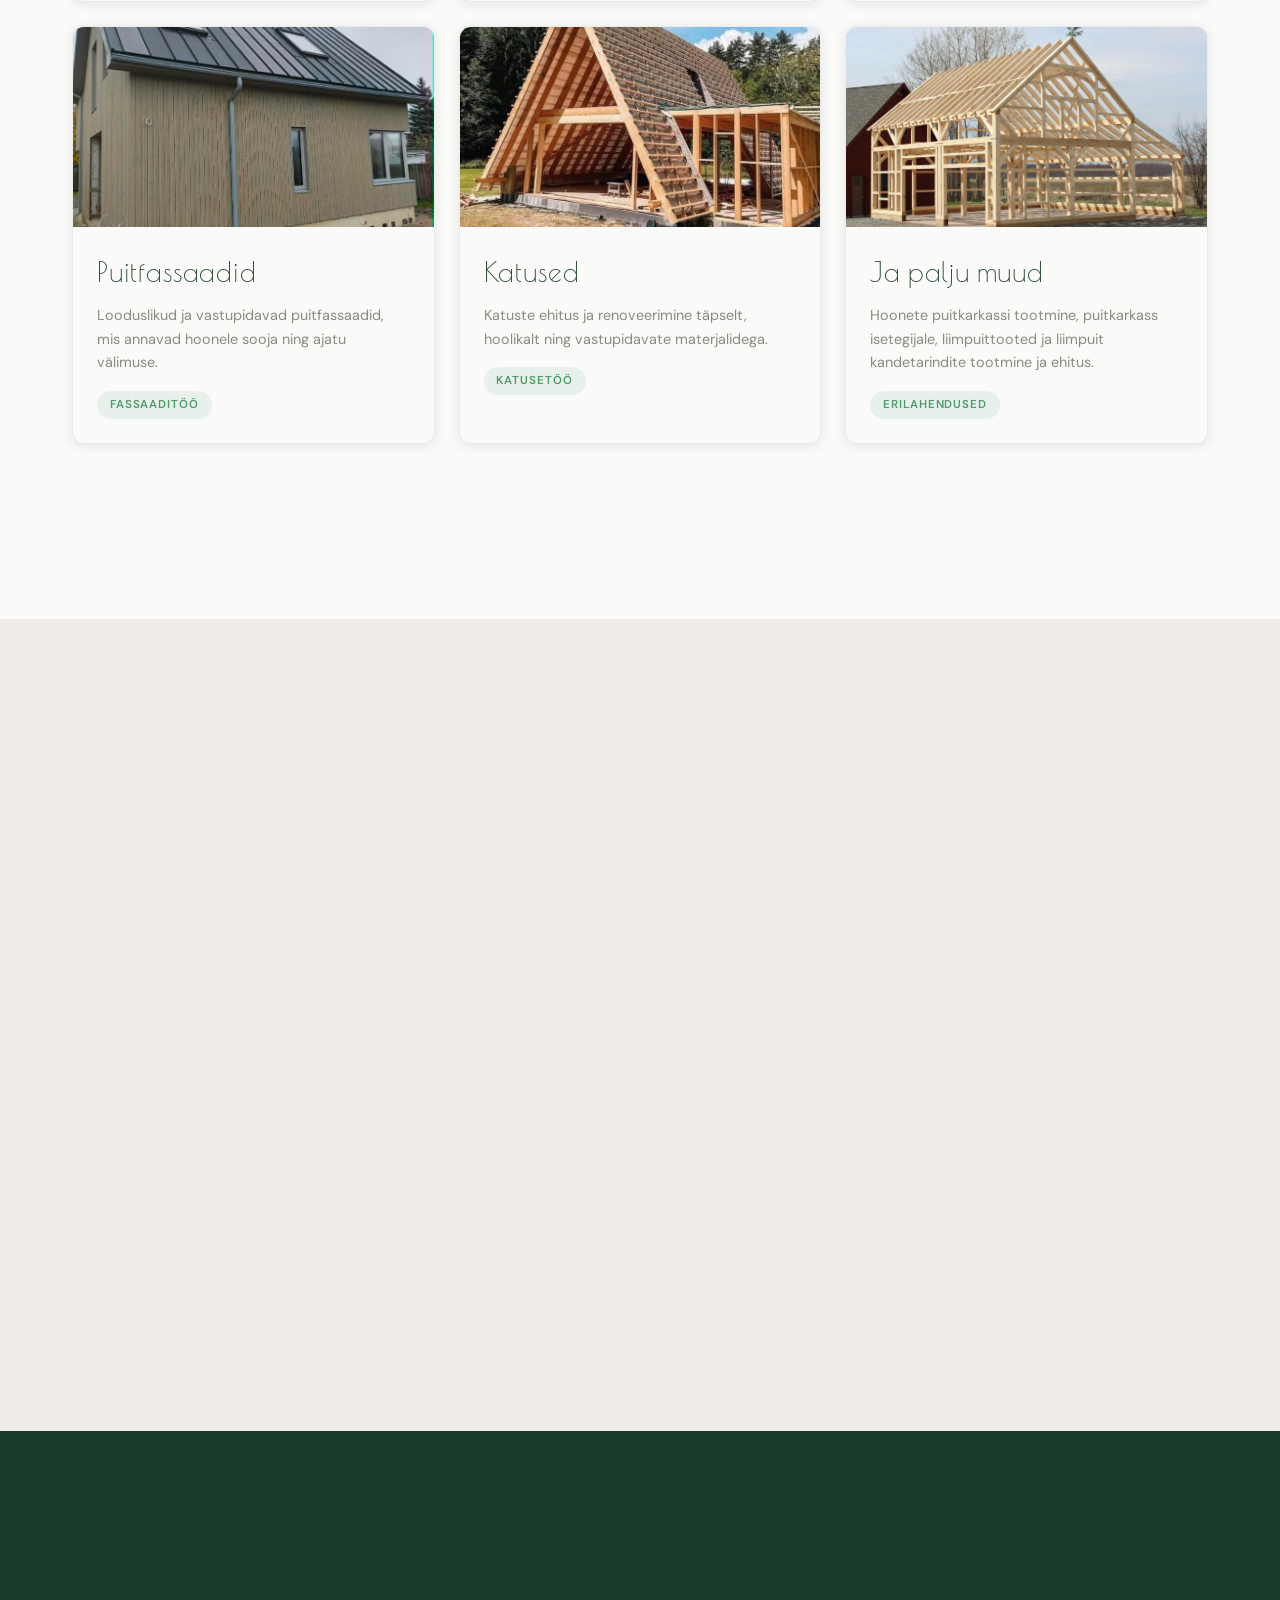
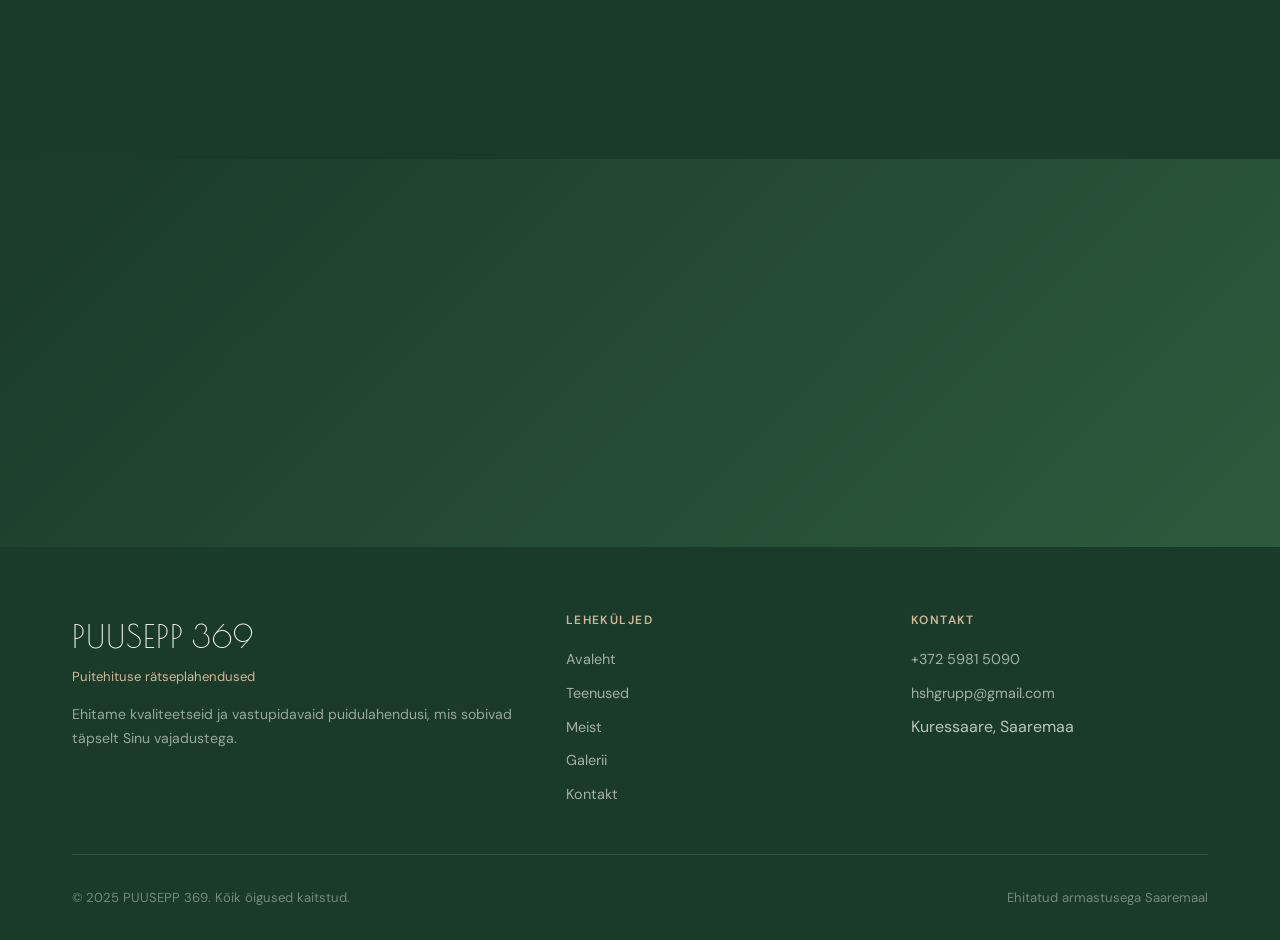
==== commit 8deefe3b: "pildid" ====
--- a/index.html
+++ b/index.html
@@ -198,15 +198,15 @@
 <!-- JA PALJU MUUD -->
 <article class="service-card fade-in fade-in-delay-3">
   <div class="service-card-img">
-    <img src="pildid/2.jpg" alt="Puitehituse erilahendused">
+    <img src="pildid/16.jpg" alt="Puitehituse erilahendused">
   </div>
 
   <div class="service-card-body">
     <h3 class="service-card-title">Ja palju muud</h3>
 
     <p class="service-card-desc">
-      Teostame ka erilahendusi, väiksemaid ehitustöid
-      ja projekte, mida valmis nimekirjast ei leia.
+      Hoonete puitkarkassi tootmine, puitkarkass isetegijale,
+      liimpuittooted ja liimpuit kandetarindite tootmine ja ehitus.
     </p>
 
     <span class="service-tag">Erilahendused</span>
@@ -321,12 +321,12 @@
 
       <div class="stat-card fade-in fade-in-delay-1">
         <div class="stat-number">100+</div>
-        <div class="stat-card-label">lõpetatud tööd</div>
+        <div class="stat-card-label">Õnnestunud projekti</div>
       </div>
 
       <div class="stat-card fade-in fade-in-delay-2">
         <div class="stat-number">6</div>
-        <div class="stat-card-label">töötajat</div>
+        <div class="stat-card-label">Spetsialisti</div>
       </div>
 
     </div>
